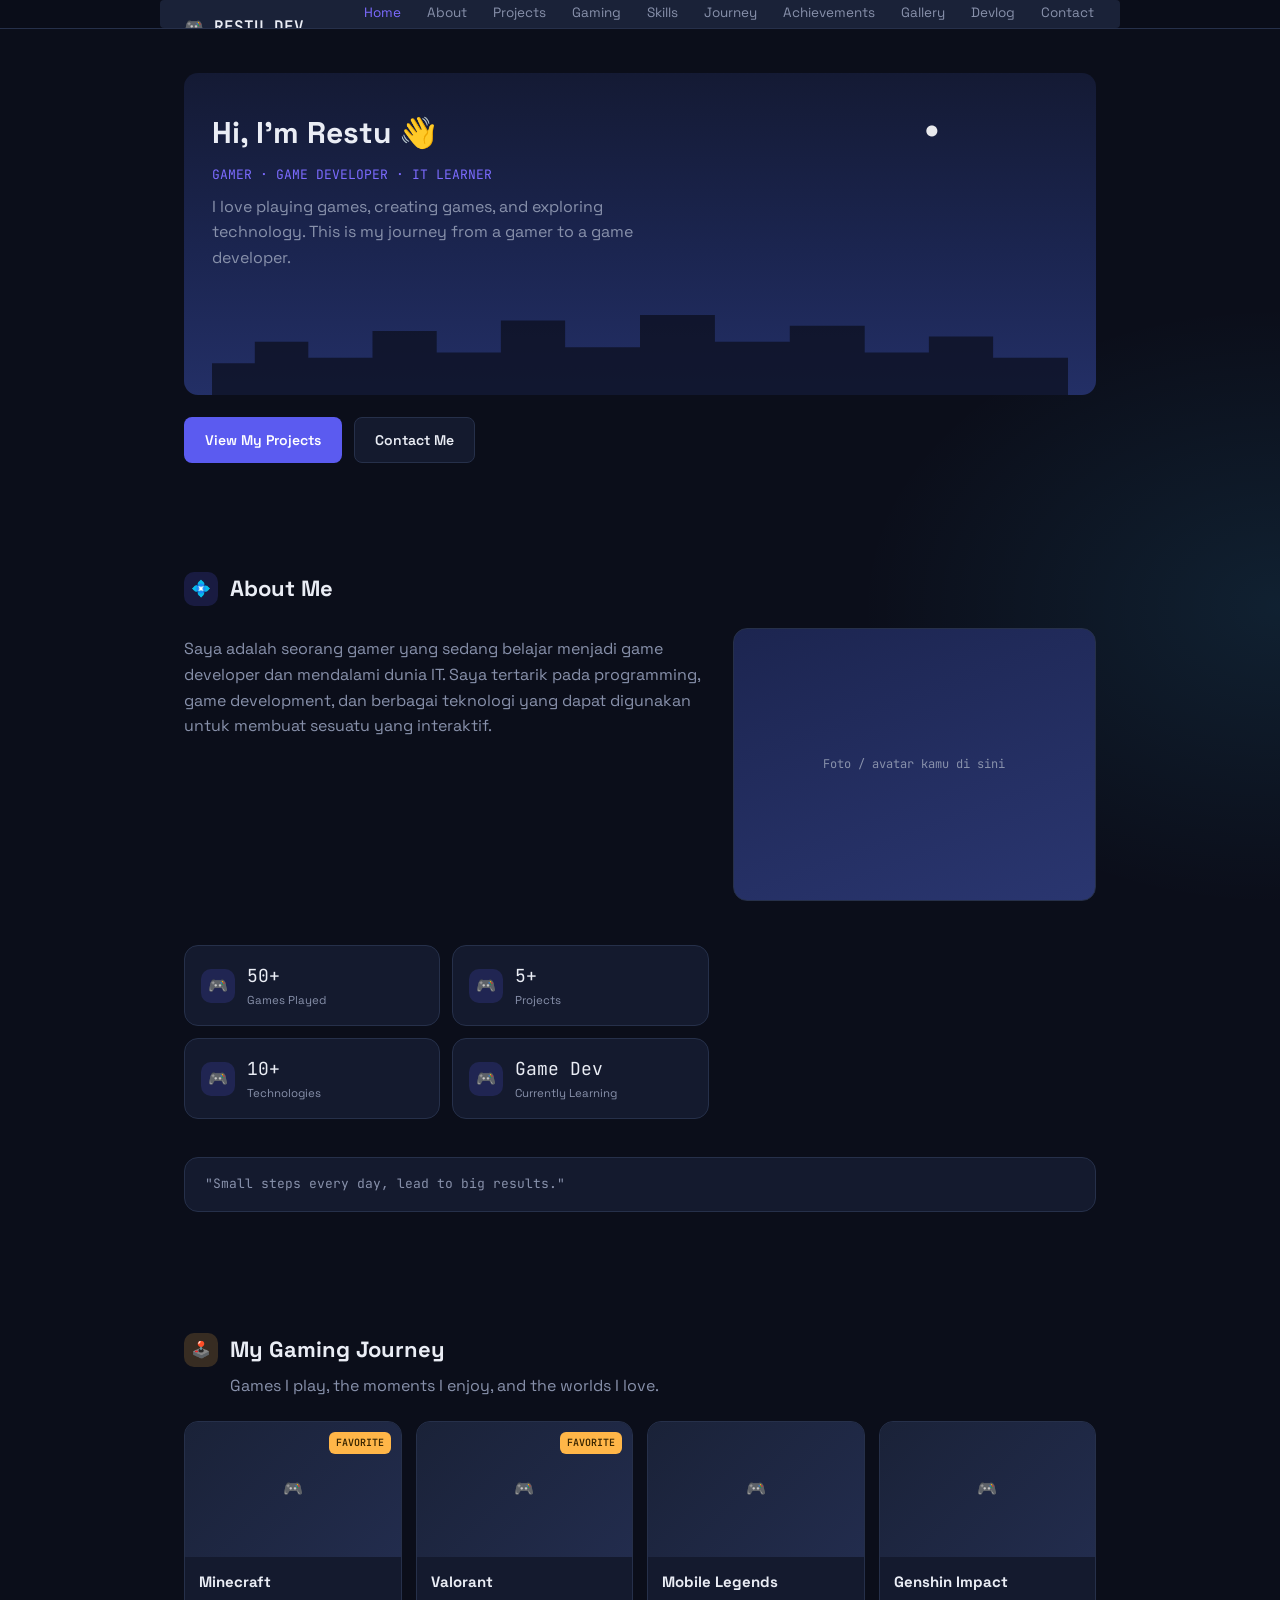
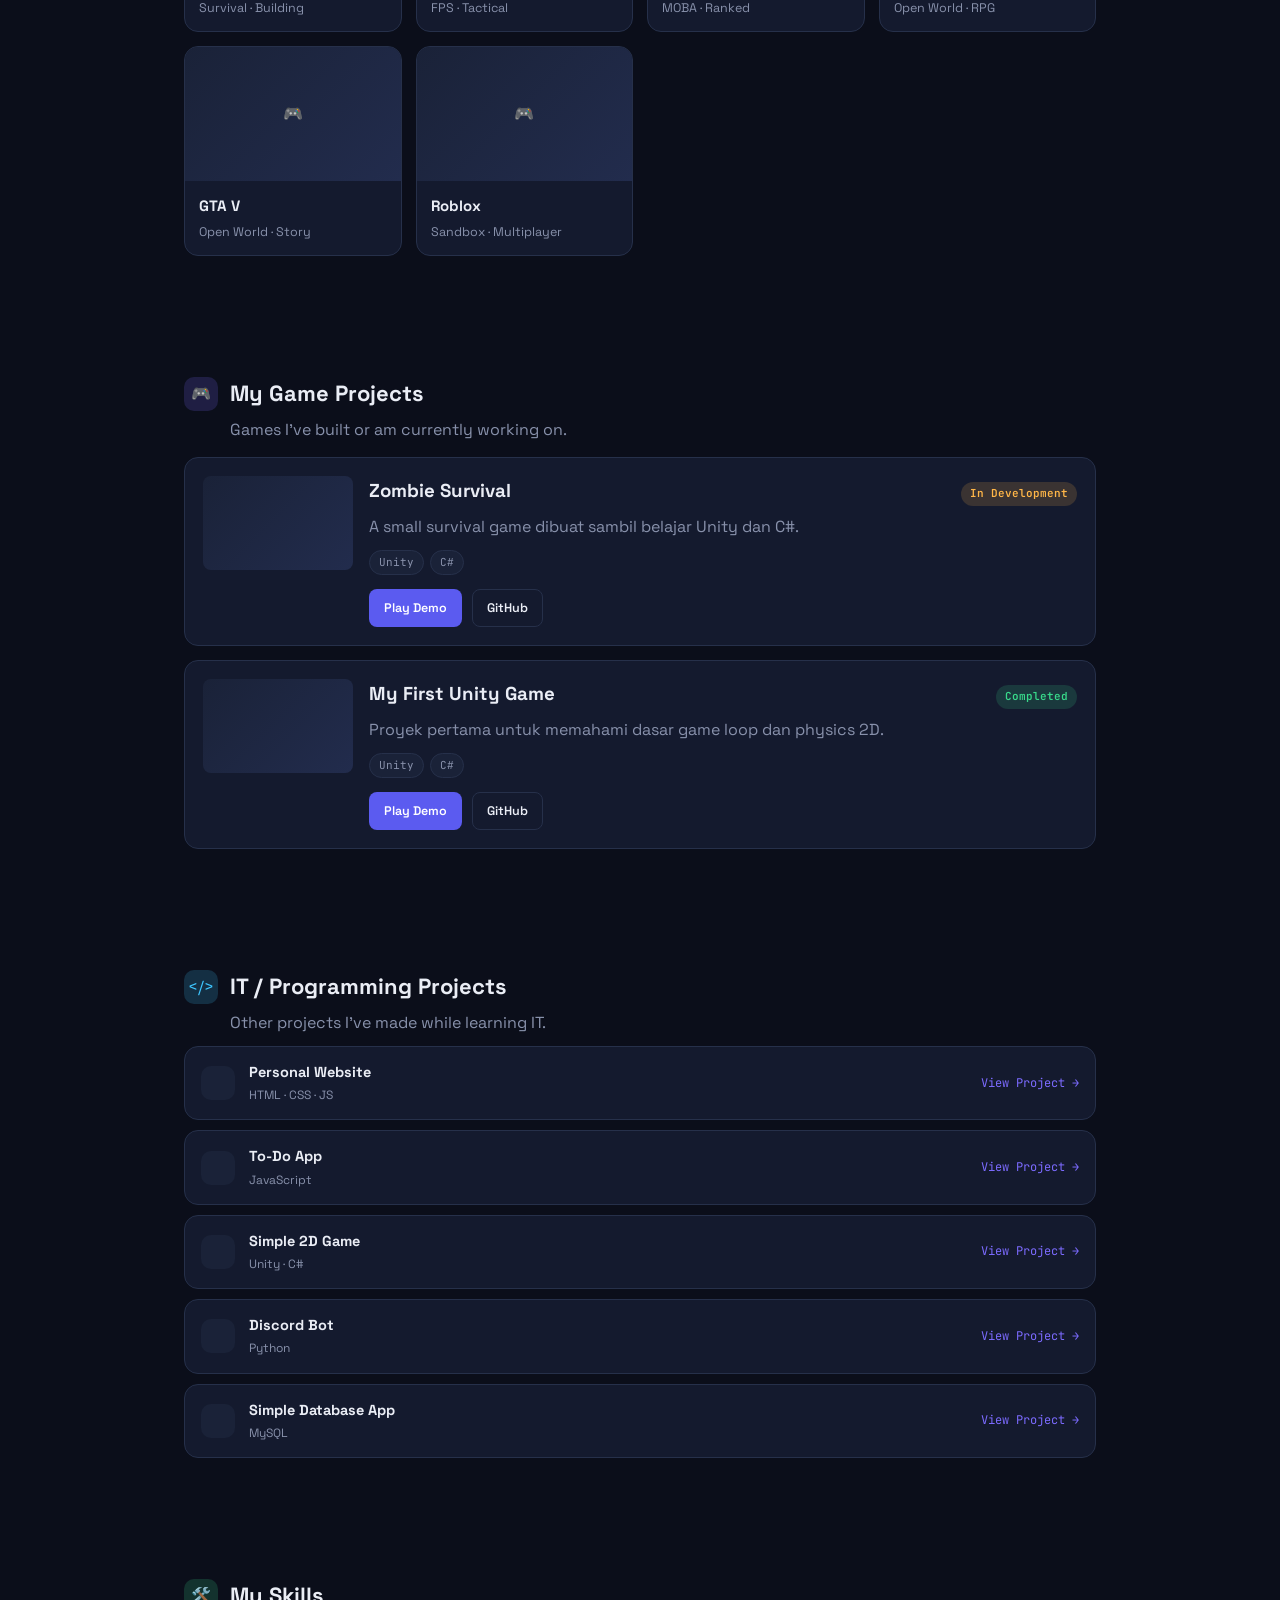
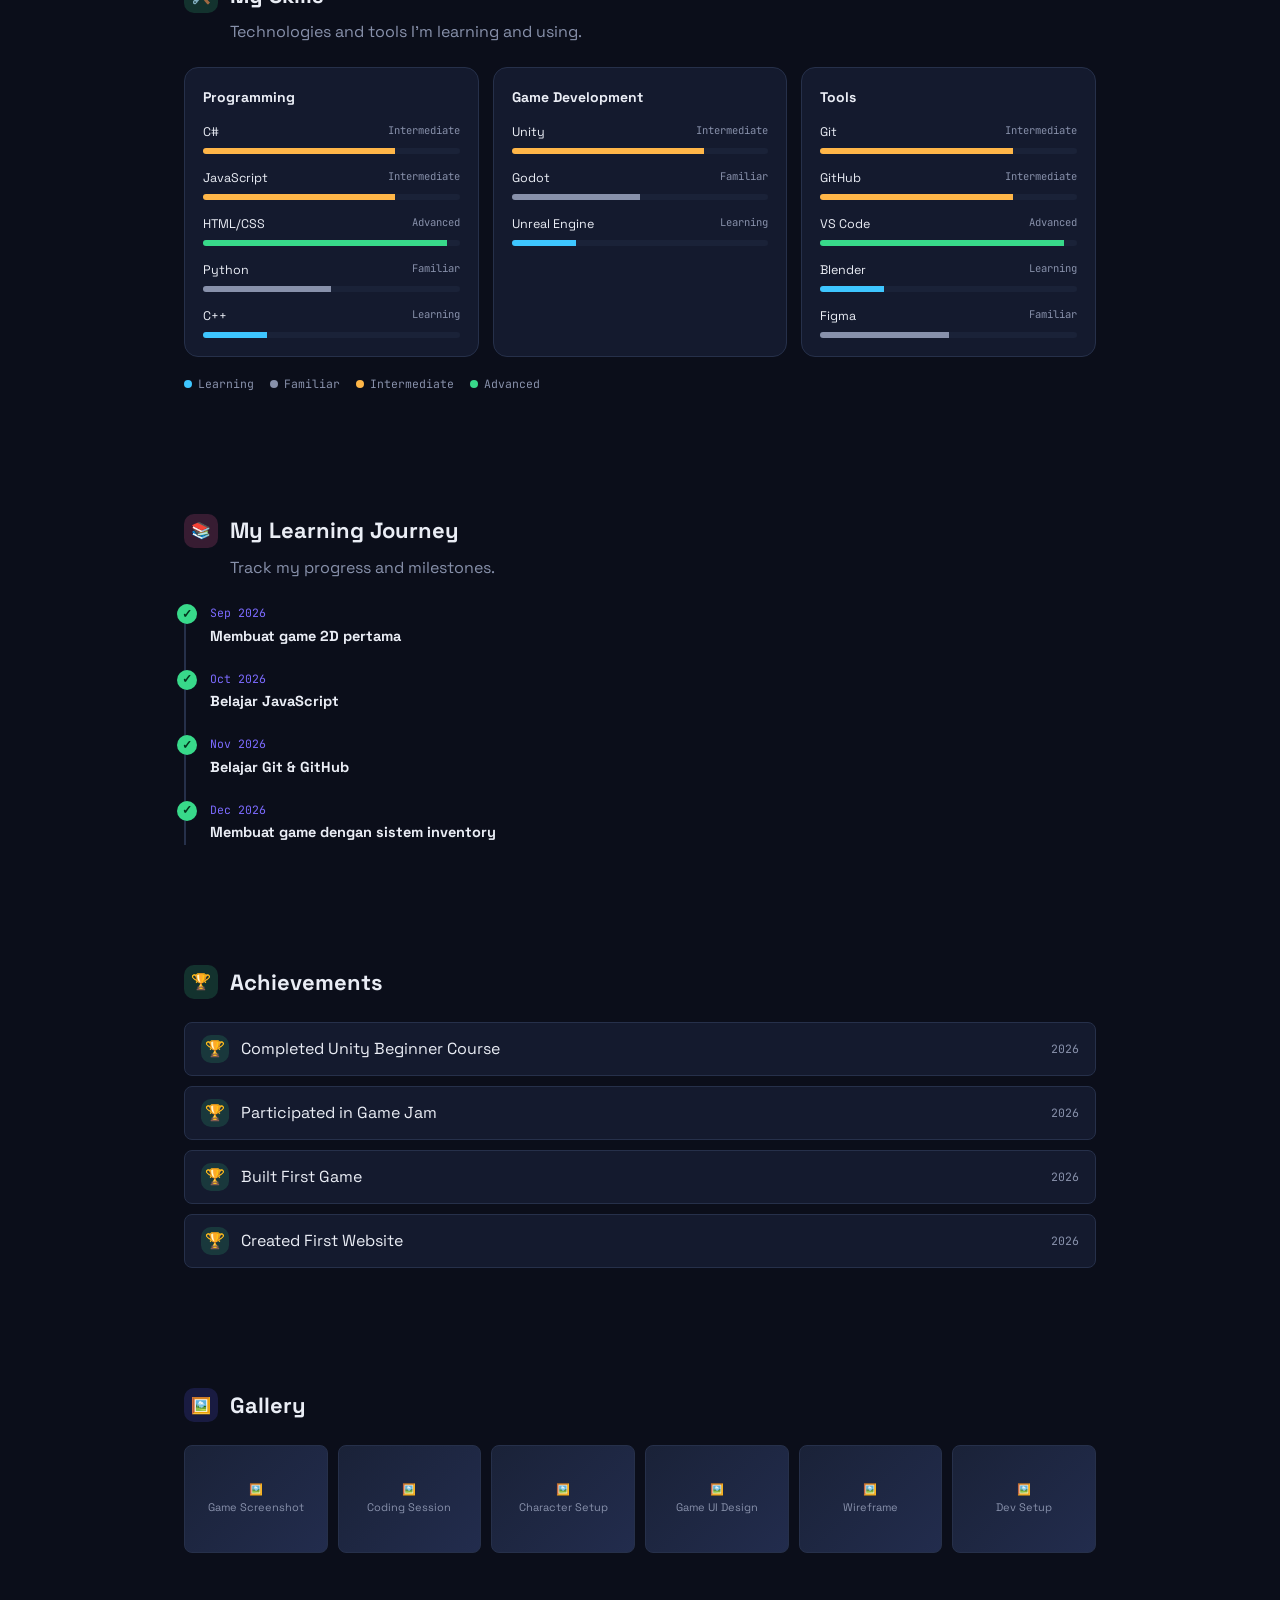
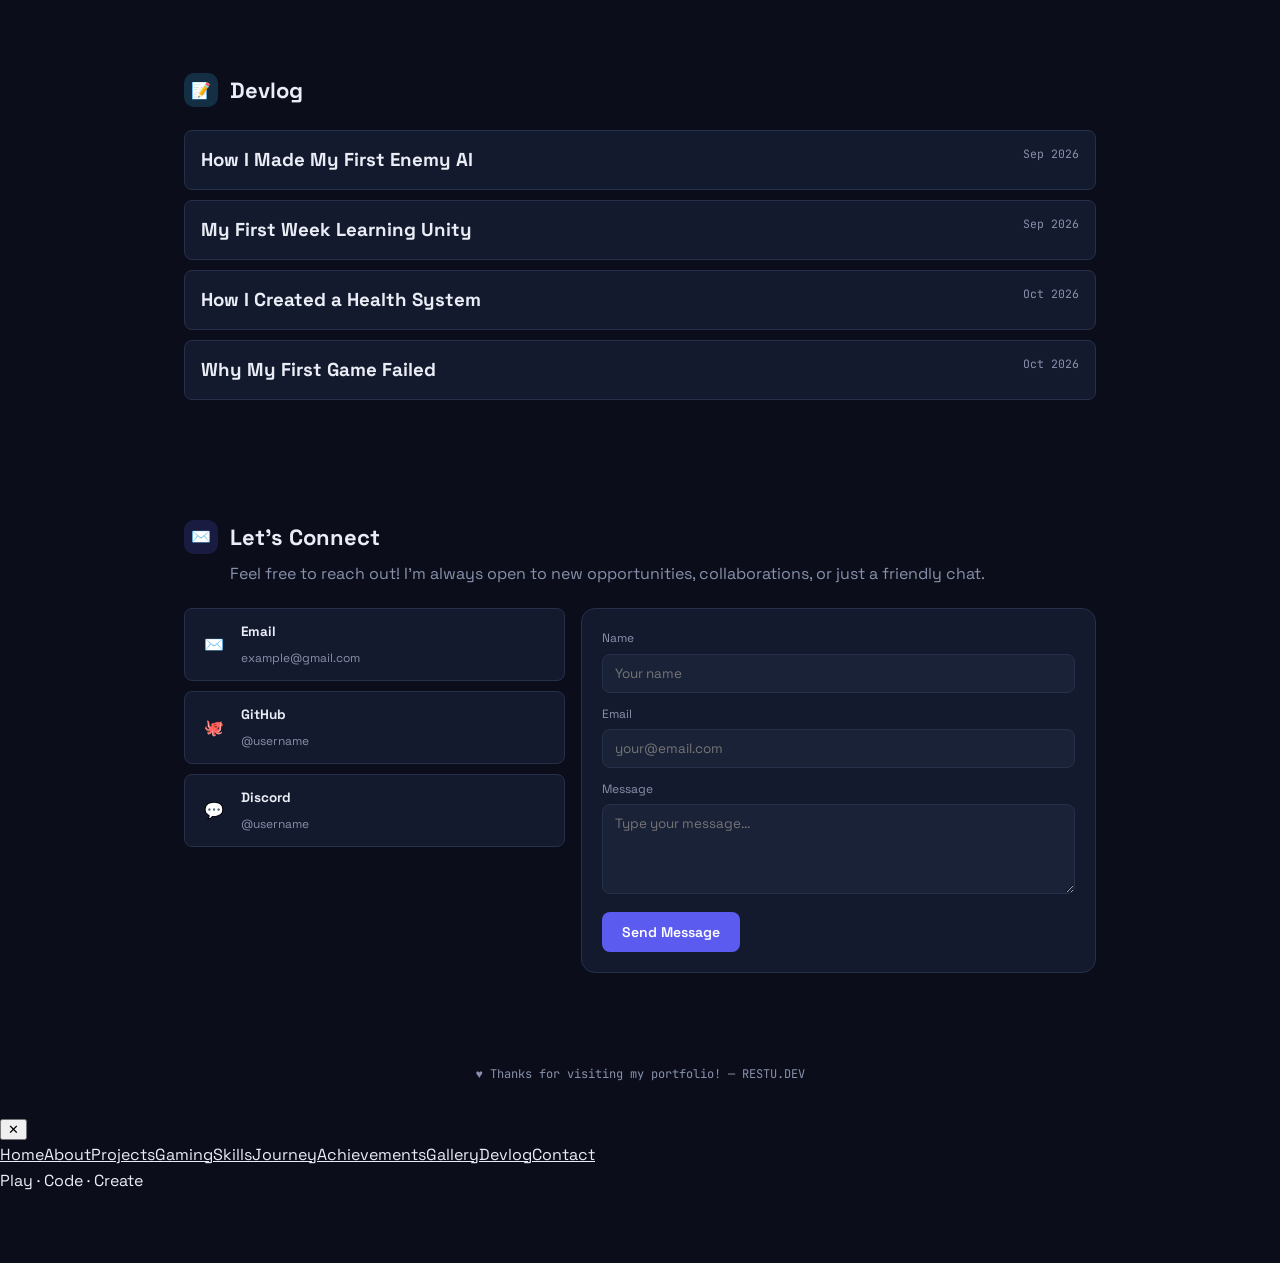
==== index.html @ 41242543 "Add files via upload" ====
<!DOCTYPE html>
<html lang="id">
<head>
<meta charset="UTF-8">
<meta name="viewport" content="width=device-width, initial-scale=1, viewport-fit=cover">
<title>Restu — From Gamer to Game Developer</title>
<link rel="preconnect" href="https://fonts.googleapis.com">
<link rel="preconnect" href="https://fonts.gstatic.com" crossorigin>
<link href="https://fonts.googleapis.com/css2?family=Space+Grotesk:wght@500;700&family=JetBrains+Mono:wght@400;600&display=swap" rel="stylesheet">
<link rel="stylesheet" href="css/style.css">
</head>
<body>

<nav>
  <div class="bar">
    <span class="brand">🎮 RESTU.DEV</span>
    <div class="desk-links" id="deskLinks"></div>
  </div>
</nav>

<section class="hero" id="home"><div class="wrap">
  <div class="hero-scene">
    <div class="hero-copy">
      <h1>Hi, I'm Restu 👋</h1>
      <div class="tagline">GAMER · GAME DEVELOPER · IT LEARNER</div>
      <p>I love playing games, creating games, and exploring technology. This is my journey from a gamer to a game developer.</p>
    </div>
    <svg class="skyline" viewBox="0 0 800 90" preserveAspectRatio="none"><path d="M0 90 L0 60 40 60 40 40 90 40 90 55 150 55 150 30 210 30 210 50 270 50 270 20 330 20 330 45 400 45 400 15 470 15 470 40 540 40 540 25 610 25 610 50 670 50 670 35 730 35 730 55 800 55 800 90 Z" fill="#0b0e1a" opacity=".7"/></svg>
  </div>
  <div class="cta-row">
    <a href="#gamedev" class="btn btn-primary">View My Projects</a>
    <a href="#contact" class="btn btn-ghost">Contact Me</a>
  </div>
</div></section>

<section id="about"><div class="wrap reveal">
  <div class="sec-head"><span class="badge-ico" style="background:rgba(91,91,240,.18);color:var(--primary2)">💠</span><h2>About Me</h2></div>
  <div class="about-grid">
    <div class="about-text">
      <p>Saya adalah seorang gamer yang sedang belajar menjadi game developer dan mendalami dunia IT. Saya tertarik pada programming, game development, dan berbagai teknologi yang dapat digunakan untuk membuat sesuatu yang interaktif.</p>
    </div>
    <div class="avatar-card">Foto / avatar kamu di sini</div>
    <div class="stats" id="statsGrid"></div>
    <div class="quote-card">"Small steps every day, lead to big results."</div>
  </div>
</div></section>

<section id="gaming"><div class="wrap reveal">
  <div class="sec-head"><span class="badge-ico" style="background:rgba(255,182,72,.18);color:var(--amber)">🕹️</span><h2>My Gaming Journey</h2></div>
  <p class="sub">Games I play, the moments I enjoy, and the worlds I love.</p>
  <div class="grid" id="gamesGrid"></div>
</div></section>

<section id="gamedev"><div class="wrap reveal">
  <div class="sec-head"><span class="badge-ico" style="background:rgba(124,107,255,.18);color:var(--primary2)">🎮</span><h2>My Game Projects</h2></div>
  <p class="sub">Games I've built or am currently working on.</p>
  <div id="gamedevList"></div>
</div></section>

<section id="itprojects"><div class="wrap reveal">
  <div class="sec-head"><span class="badge-ico" style="background:rgba(62,198,255,.18);color:var(--cyan)">&lt;/&gt;</span><h2>IT / Programming Projects</h2></div>
  <p class="sub">Other projects I've made while learning IT.</p>
  <div id="itGrid"></div>
</div></section>

<section id="skills"><div class="wrap reveal">
  <div class="sec-head"><span class="badge-ico" style="background:rgba(56,217,138,.18);color:var(--green)">🛠️</span><h2>My Skills</h2></div>
  <p class="sub">Technologies and tools I'm learning and using.</p>
  <div class="skill-cols" id="skillsWrap"></div>
  <div class="legend">
    <span><i class="dot" style="background:var(--cyan)"></i>Learning</span>
    <span><i class="dot" style="background:var(--muted)"></i>Familiar</span>
    <span><i class="dot" style="background:var(--amber)"></i>Intermediate</span>
    <span><i class="dot" style="background:var(--green)"></i>Advanced</span>
  </div>
</div></section>

<section id="journey"><div class="wrap reveal">
  <div class="sec-head"><span class="badge-ico" style="background:rgba(255,95,162,.18);color:var(--pink)">📚</span><h2>My Learning Journey</h2></div>
  <p class="sub">Track my progress and milestones.</p>
  <div class="tl" id="tlWrap"></div>
</div></section>

<section id="achievements"><div class="wrap reveal">
  <div class="sec-head"><span class="badge-ico" style="background:rgba(56,217,138,.18);color:var(--green)">🏆</span><h2>Achievements</h2></div>
  <div class="ach-list" id="achWrap"></div>
</div></section>

<section id="gallery"><div class="wrap reveal">
  <div class="sec-head"><span class="badge-ico" style="background:rgba(91,91,240,.18);color:var(--primary2)">🖼️</span><h2>Gallery</h2></div>
  <div class="gal" id="galWrap"></div>
</div></section>

<section id="devlog"><div class="wrap reveal">
  <div class="sec-head"><span class="badge-ico" style="background:rgba(62,198,255,.18);color:var(--cyan)">📝</span><h2>Devlog</h2></div>
  <div class="log" id="logWrap"></div>
</div></section>

<section id="contact"><div class="wrap reveal">
  <div class="sec-head"><span class="badge-ico" style="background:rgba(91,91,240,.18);color:var(--primary2)">✉️</span><h2>Let's Connect</h2></div>
  <p class="sub">Feel free to reach out! I'm always open to new opportunities, collaborations, or just a friendly chat.</p>
  <div class="contact-wrap">
    <div class="contact-list" id="contactWrap"></div>
    <form class="contact-form" onsubmit="return false">
      <label>Name<input type="text" placeholder="Your name"></label>
      <label>Email<input type="email" placeholder="your@email.com"></label>
      <label>Message<textarea placeholder="Type your message..."></textarea></label>
      <button class="btn btn-primary" type="submit">Send Message</button>
    </form>
  </div>
</div></section>

<footer>♥ Thanks for visiting my portfolio! — RESTU.DEV</footer>

<!-- mobile: bottom tab bar -->
<nav class="tabbar" id="tabbar"></nav>
<!-- mobile: drawer "More" -->
<div class="drawer" id="drawer">
  <div class="drawer-panel">
    <button class="drawer-close" id="drawerClose" aria-label="Tutup menu">✕</button>
    <div id="drawerLinks"></div>
    <div class="drawer-tagline">Play · Code · Create</div>
  </div>
</div>

<script src="js/data.js" defer></script>
<script src="js/backend.js" defer></script>
<script src="js/render.js" defer></script>
<script src="js/nav.js" defer></script>
<script src="js/animations.js" defer></script>
</body>
</html>
---- css/style.css ----
:root{
  --bg:#0b0e1a; --panel:#141a2e; --panel2:#1a2238; --line:#26304a;
  --text:#eaedf5; --muted:#8891ab;
  --primary:#5b5bf0; --primary2:#7c6bff; --cyan:#3ec6ff; --amber:#ffb648; --green:#38d98a; --pink:#ff5fa2;
  --radius:14px; --radius-sm:8px;
}
*{box-sizing:border-box}
html{scroll-behavior:smooth; scroll-padding-top:76px; scroll-snap-type:y proximity}
body{
  margin:0; color:var(--text); font-family:'Space Grotesk',sans-serif; line-height:1.6;
  background:radial-gradient(ellipse 900px 500px at 15% -10%, rgba(91,91,240,.16), transparent 60%),
             radial-gradient(ellipse 700px 500px at 100% 10%, rgba(62,198,255,.10), transparent 60%),
             var(--bg);
  padding-top:env(safe-area-inset-top,0px);
  padding-bottom:calc(70px + env(safe-area-inset-bottom,0px)); /* ruang buat bottom tab bar mobile */
}
.mono{font-family:'JetBrains Mono',monospace}
::selection{background:var(--primary); color:#fff}
a{color:inherit}
.wrap{max-width:960px; margin:0 auto; padding:0 24px}
h1,h2,h3{margin:0; font-weight:700}
p{color:var(--muted); margin:.5em 0 0}
.icon{width:18px; height:18px; stroke:currentColor; fill:none; stroke-width:2}

/* ===== NAV ===== */
nav{position:sticky; top:0; z-index:30; background:rgba(11,14,26,.9); backdrop-filter:blur(8px); border-bottom:1px solid var(--line)}
nav .bar{display:flex; align-items:center; justify-content:space-between; gap:18px; padding:14px 24px; max-width:960px; margin:0 auto}
.brand{display:flex; align-items:center; gap:8px; font-family:'JetBrains Mono',monospace; color:var(--text); font-weight:600}
.brand .icon{color:var(--primary2)}
nav .row{display:none} /* desktop links dirender lewat JS ke .desk-links */
.desk-links{display:flex; align-items:center; gap:22px}
.desk-links a{font-size:13.5px; color:var(--muted); text-decoration:none; padding:6px 2px; border-bottom:2px solid transparent}
.desk-links a:hover,.desk-links a:focus-visible{color:var(--text)}
.desk-links a.active{color:var(--primary2); border-color:var(--primary2)}
.menu-btn{display:none}

/* ===== SECTION / EYEBROW ===== */
section{padding:60px 0; scroll-snap-align:start}
.sec-head{display:flex; align-items:center; gap:12px; margin-bottom:6px}
.badge-ico{width:34px; height:34px; border-radius:10px; display:flex; align-items:center; justify-content:center; flex:none}
.sec-head h2{font-size:22px}
.sub{margin-top:2px; margin-left:46px}

.reveal{opacity:0; transform:translateY(24px); transition:opacity .6s ease, transform .6s ease}
.reveal.in-view{opacity:1; transform:none}
@media (prefers-reduced-motion:reduce){.reveal{opacity:1; transform:none; transition:none} html{scroll-behavior:auto; scroll-snap-type:none}}

/* ===== HERO ===== */
.hero{padding:44px 0 20px; scroll-snap-align:start}
.hero-scene{position:relative; border-radius:var(--radius); overflow:hidden; background:
    radial-gradient(circle at 82% 18%, rgba(255,255,255,.9) 0 5px, transparent 6px),
    linear-gradient(180deg,#141a34 0%, #1b2550 55%, #232f66 100%);
  padding:36px 28px 0; min-height:300px; display:flex; flex-direction:column; justify-content:flex-end}
.hero-scene svg.skyline{display:block; width:100%; height:auto; margin-top:20px}
.hero-copy{position:relative; z-index:2; padding-bottom:8px}
.hero-copy h1{font-size:30px}
.hero-copy .tagline{color:var(--primary2); font-family:'JetBrains Mono',monospace; font-size:13px; margin-top:8px}
.hero-copy p{max-width:46ch}
.cta-row{display:flex; gap:12px; margin-top:22px; flex-wrap:wrap; padding-bottom:28px; position:relative; z-index:2}
.btn{font-family:'Space Grotesk',sans-serif; font-weight:600; font-size:14px; padding:11px 20px; border-radius:var(--radius-sm); text-decoration:none; display:inline-flex; align-items:center; gap:8px; cursor:pointer; border:1px solid transparent}
.btn-primary{background:var(--primary); color:#fff}
.btn-primary:hover{background:var(--primary2)}
.btn-ghost{color:var(--text); border-color:var(--line); background:var(--panel)}
.btn-ghost:hover{border-color:var(--primary2)}

/* ===== ABOUT ===== */
.about-grid{display:grid; grid-template-columns:1.3fr .9fr; gap:24px; margin-top:22px; align-items:start}
.about-text p{max-width:56ch}
.avatar-card{border-radius:var(--radius); overflow:hidden; aspect-ratio:4/3; background:linear-gradient(160deg,#1c2550,#2a3670); display:flex; align-items:center; justify-content:center; color:var(--muted); font-family:'JetBrains Mono',monospace; font-size:12px; border:1px solid var(--line)}
.stats{display:grid; grid-template-columns:repeat(2,1fr); gap:12px; margin-top:20px}
.stat{background:var(--panel); border:1px solid var(--line); border-radius:var(--radius); padding:16px; display:flex; align-items:center; gap:12px}
.stat .badge-ico{background:rgba(91,91,240,.18); color:var(--primary2)}
.stat .num{font-family:'JetBrains Mono',monospace; font-size:18px}
.stat .lbl{font-size:11.5px; color:var(--muted)}
.quote-card{grid-column:1/-1; background:var(--panel); border:1px solid var(--line); border-radius:var(--radius); padding:16px 20px; font-family:'JetBrains Mono',monospace; font-size:13px; color:var(--muted); margin-top:14px}

/* ===== CARDS (games / it projects) ===== */
.grid{display:grid; grid-template-columns:repeat(auto-fill,minmax(210px,1fr)); gap:14px; margin-top:22px}
.card{border:1px solid var(--line); background:var(--panel); border-radius:var(--radius); overflow:hidden; text-decoration:none; display:block; position:relative; transition:transform .15s,border-color .15s}
.card:hover,.card:focus-visible{transform:translateY(-3px); border-color:var(--primary2)}
.card .thumb{aspect-ratio:16/10; background:linear-gradient(135deg,var(--panel2),#222c4d); display:flex; align-items:center; justify-content:center; color:var(--muted)}
.card .body{padding:13px 14px}
.card h3{font-size:15px}
.card p{font-size:12.5px; margin-top:4px}
.badge{position:absolute; top:10px; right:10px; font-size:10px; font-family:'JetBrains Mono',monospace; background:var(--amber); color:#3a2600; padding:3px 7px; border-radius:6px; font-weight:600; z-index:2}

/* ===== GAME DEV / IT PROJECTS ===== */
.proj-card{border:1px solid var(--line); background:var(--panel); border-radius:var(--radius); padding:18px; margin-top:14px; display:grid; grid-template-columns:150px 1fr; gap:16px}
.proj-thumb{aspect-ratio:16/10; border-radius:var(--radius-sm); background:linear-gradient(135deg,var(--panel2),#222c4d)}
.proj-head{display:flex; justify-content:space-between; align-items:baseline; flex-wrap:wrap; gap:8px}
.status{font-family:'JetBrains Mono',monospace; font-size:11px; padding:3px 9px; border-radius:20px; font-weight:600}
.status.dev{background:rgba(255,182,72,.16); color:var(--amber)}
.status.done{background:rgba(56,217,138,.16); color:var(--green)}
.pill-row{display:flex; gap:6px; margin-top:10px; flex-wrap:wrap}
.pill{font-family:'JetBrains Mono',monospace; font-size:11px; background:var(--panel2); border:1px solid var(--line); padding:3px 9px; border-radius:20px; color:var(--muted)}
.proj-links{display:flex; gap:10px; margin-top:14px}
.proj-links .btn{padding:8px 14px; font-size:12.5px}

.it-card{display:flex; align-items:center; gap:14px; border:1px solid var(--line); background:var(--panel); border-radius:var(--radius); padding:14px 16px; margin-top:10px; text-decoration:none}
.it-card .badge-ico{background:var(--panel2); color:var(--primary2)}
.it-card h3{font-size:14.5px}
.it-card p{font-size:12px; margin-top:2px}
.it-card .go{margin-left:auto; font-size:12px; font-family:'JetBrains Mono',monospace; color:var(--primary2); white-space:nowrap}

/* ===== SKILLS ===== */
.skill-cols{display:grid; grid-template-columns:repeat(auto-fit,minmax(220px,1fr)); gap:14px; margin-top:22px}
.skill-col{background:var(--panel); border:1px solid var(--line); border-radius:var(--radius); padding:18px}
.skill-col h3{font-size:14px; display:flex; align-items:center; gap:8px}
.skill-row{margin-top:14px}
.skill-row .lbl{display:flex; justify-content:space-between; font-size:12.5px}
.skill-row .lvl{font-size:10.5px; color:var(--muted); font-family:'JetBrains Mono',monospace}
.bar{height:6px; border-radius:4px; background:var(--panel2); margin-top:6px; overflow:hidden}
.bar span{display:block; height:100%; background:linear-gradient(90deg,var(--primary),var(--cyan))}
.legend{display:flex; gap:16px; flex-wrap:wrap; margin-top:18px; font-size:11.5px; color:var(--muted); font-family:'JetBrains Mono',monospace}
.legend span{display:inline-flex; align-items:center; gap:6px}
.dot{width:8px; height:8px; border-radius:50%; display:inline-block}

/* ===== TIMELINE ===== */
.tl{margin-top:24px; border-left:2px solid var(--line); padding-left:24px; display:flex; flex-direction:column; gap:22px}
.tl-item{position:relative}
.tl-item::before{content:"✓"; position:absolute; left:-33px; top:0; width:20px; height:20px; border-radius:50%; background:var(--green); color:#04331d; font-size:12px; display:flex; align-items:center; justify-content:center; font-weight:700}
.tl-date{font-family:'JetBrains Mono',monospace; font-size:11.5px; color:var(--primary2)}
.tl-item h3{font-size:14.5px; margin-top:2px}
.tl-item p{font-size:12.5px}

/* ===== ACHIEVEMENTS ===== */
.ach-list{margin-top:22px; display:flex; flex-direction:column; gap:10px}
.ach{background:var(--panel); border:1px solid var(--line); border-radius:var(--radius-sm); display:flex; align-items:center; gap:12px; padding:12px 16px}
.ach .badge-ico{width:28px;height:28px;background:rgba(56,217,138,.16); color:var(--green)}
.ach .yr{margin-left:auto; font-family:'JetBrains Mono',monospace; color:var(--muted); font-size:11.5px}

/* ===== GALLERY ===== */
.gal{display:grid; grid-template-columns:repeat(auto-fill,minmax(140px,1fr)); gap:10px; margin-top:22px}
.gal-tile{aspect-ratio:4/3; border-radius:var(--radius-sm); background:linear-gradient(135deg,var(--panel2),#222c4d); border:1px solid var(--line); display:flex; align-items:center; justify-content:center; font-size:11px; color:var(--muted); text-align:center; padding:8px}

/* ===== DEVLOG ===== */
.log{margin-top:22px; display:flex; flex-direction:column; gap:10px}
.log a{display:flex; justify-content:space-between; gap:12px; padding:14px 16px; text-decoration:none; background:var(--panel); border:1px solid var(--line); border-radius:var(--radius-sm); color:var(--text)}
.log a:hover h3{color:var(--primary2)}
.log .d{font-family:'JetBrains Mono',monospace; font-size:11.5px; color:var(--muted); white-space:nowrap}

/* ===== CONTACT ===== */
.contact-wrap{display:grid; grid-template-columns:.85fr 1.15fr; gap:16px; margin-top:22px}
.contact-list{display:flex; flex-direction:column; gap:10px}
.contact-list a{display:flex; align-items:center; gap:12px; background:var(--panel); border:1px solid var(--line); border-radius:var(--radius-sm); padding:12px 14px; text-decoration:none}
.contact-list .badge-ico{width:30px;height:30px}
.contact-form{background:var(--panel); border:1px solid var(--line); border-radius:var(--radius); padding:20px; display:flex; flex-direction:column; gap:12px}
.contact-form label{font-size:12px; color:var(--muted)}
.contact-form input,.contact-form textarea{margin-top:5px; width:100%; background:var(--panel2); border:1px solid var(--line); border-radius:var(--radius-sm); padding:10px 12px; color:var(--text); font-family:inherit; font-size:13.5px}
.contact-form textarea{resize:vertical; min-height:90px}
.contact-form .btn{align-self:flex-start; border:none}

footer{text-align:center; padding:32px 24px; color:var(--muted); font-family:'JetBrains Mono',monospace; font-size:12px}

/* ===== MOBILE BOTTOM TAB BAR ===== */
.tabbar{display:none}
@media (max-width:768px){
  .desk-links{display:none}
  .tabbar{
    display:flex; position:fixed; left:0; right:0; bottom:0; z-index:30;
    background:rgba(15,19,36,.95); backdrop-filter:blur(8px); border-top:1px solid var(--line);
    padding:8px 6px calc(8px + env(safe-area-inset-bottom,0px));
  }
  .tabbar a,.tabbar button{
    flex:1; display:flex; flex-direction:column; align-items:center; gap:3px;
    background:none; border:none; color:var(--muted); font-family:'Space Grotesk',sans-serif; font-size:10.5px; text-decoration:none;
  }
  .tabbar a.active,.tabbar button.active{color:var(--primary2)}

  /* drawer "More" — panel dari kanan, isi semua link + sosial */
  .drawer{position:fixed; inset:0; z-index:35; background:rgba(4,6,14,.55); opacity:0; pointer-events:none; transition:opacity .25s ease}
  .drawer.open{opacity:1; pointer-events:auto}
  .drawer-panel{
    position:absolute; top:0; right:0; bottom:0; width:78%; max-width:320px;
    background:var(--panel); border-left:1px solid var(--line);
    padding:22px 20px calc(22px + env(safe-area-inset-bottom,0px));
    transform:translateX(100%); transition:transform .3s ease; display:flex; flex-direction:column;
  }
  .drawer.open .drawer-panel{transform:translateX(0)}
  .drawer-close{align-self:flex-end; background:none; border:none; color:var(--muted); font-size:20px; cursor:pointer}
  .drawer-panel a{padding:12px 4px; font-size:16px; text-decoration:none; color:var(--text); border-bottom:1px solid var(--line)}
  .drawer-panel a:hover{color:var(--primary2)}
  .drawer-tagline{margin-top:auto; text-align:center; color:var(--muted); font-family:'JetBrains Mono',monospace; font-size:12px; padding-top:16px}

  .about-grid,.contact-wrap{grid-template-columns:1fr}
  .proj-card{grid-template-columns:1fr}
  .stats{grid-template-columns:repeat(2,1fr)}
  body{padding-bottom:calc(66px + env(safe-area-inset-bottom,0px))}
}
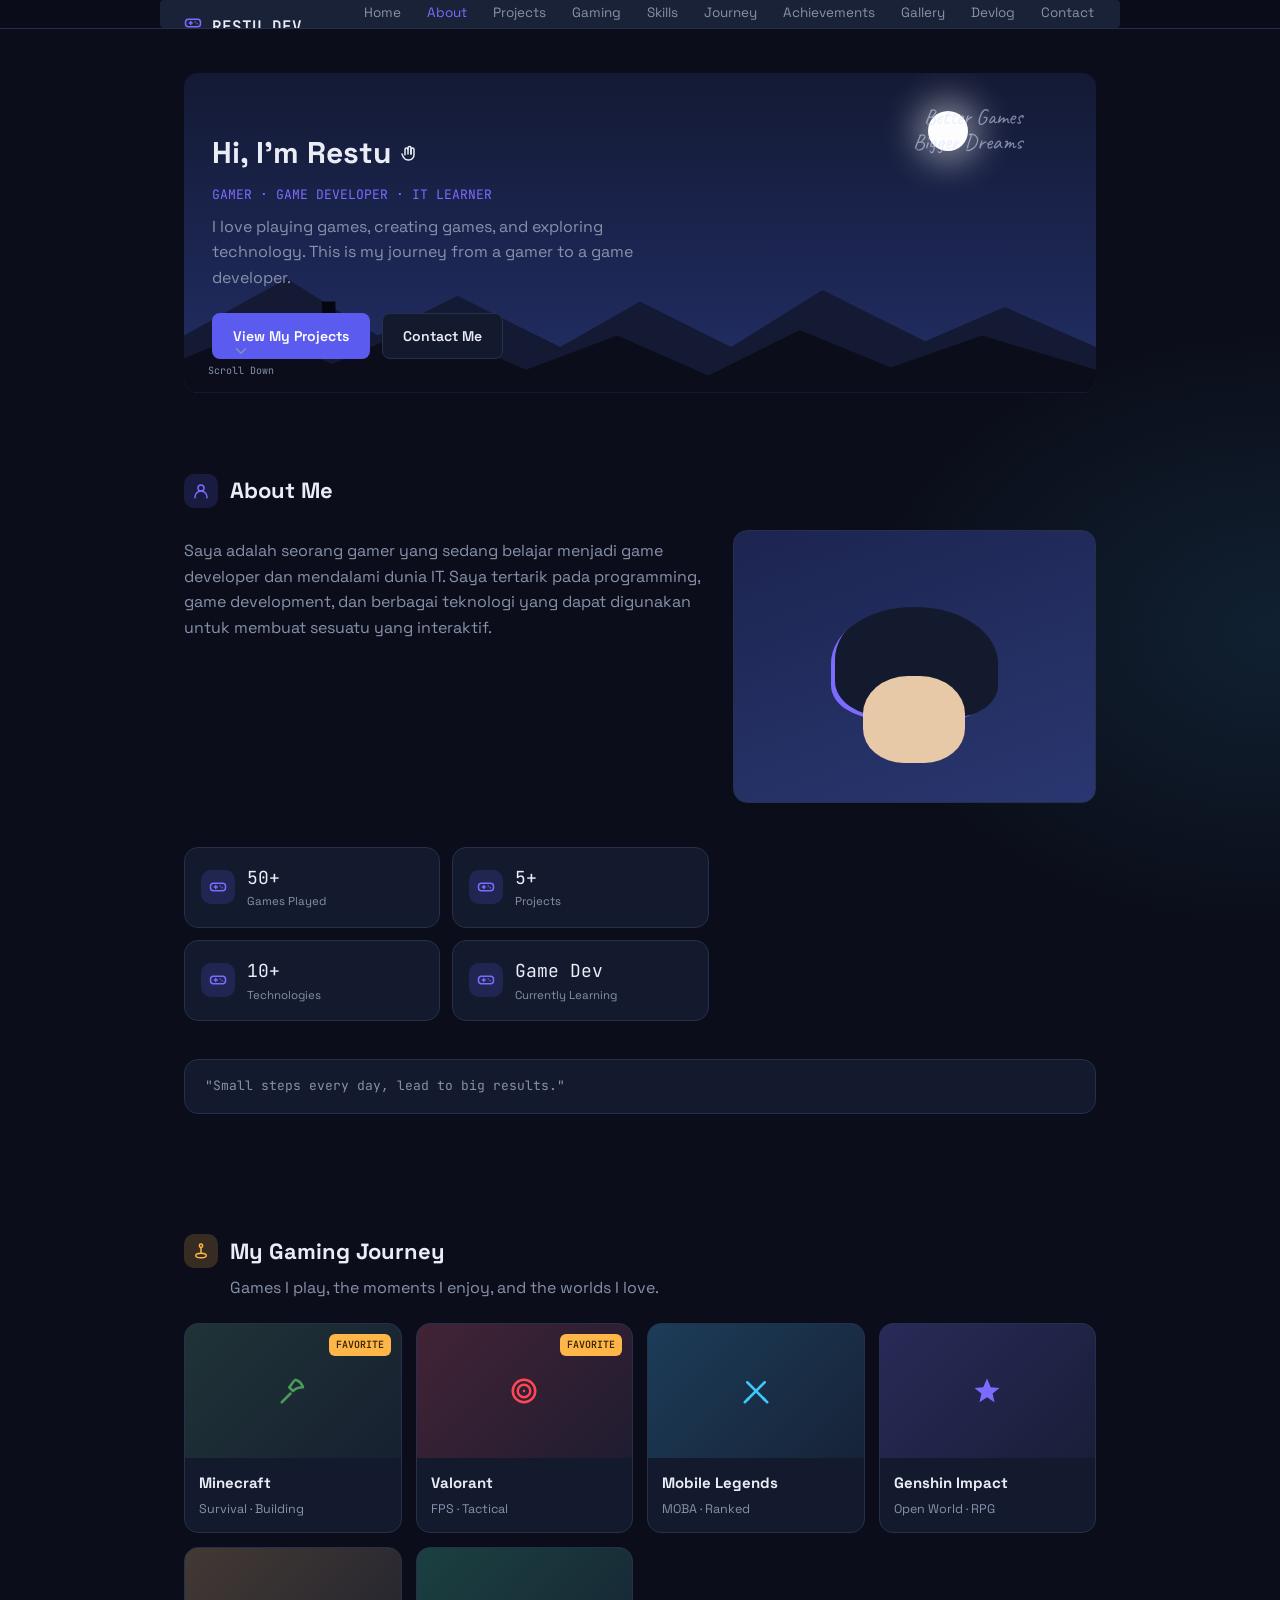
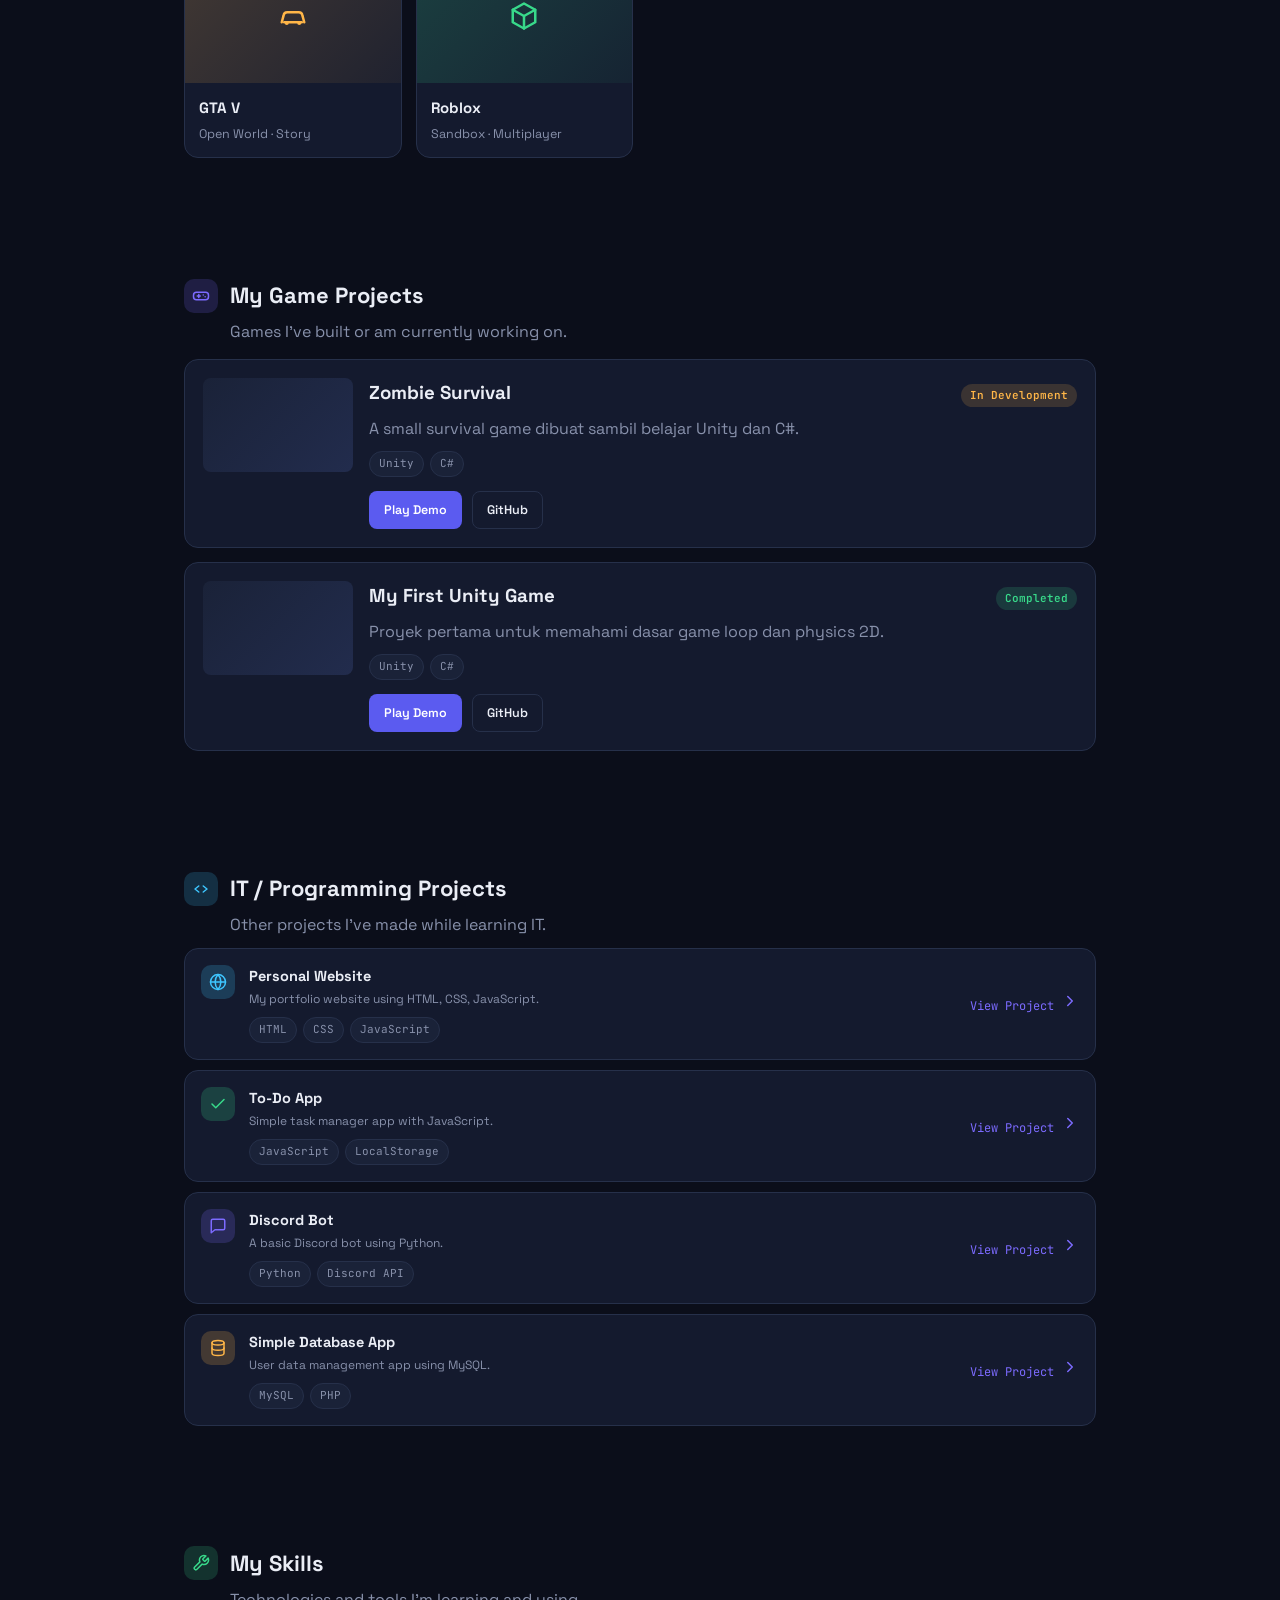
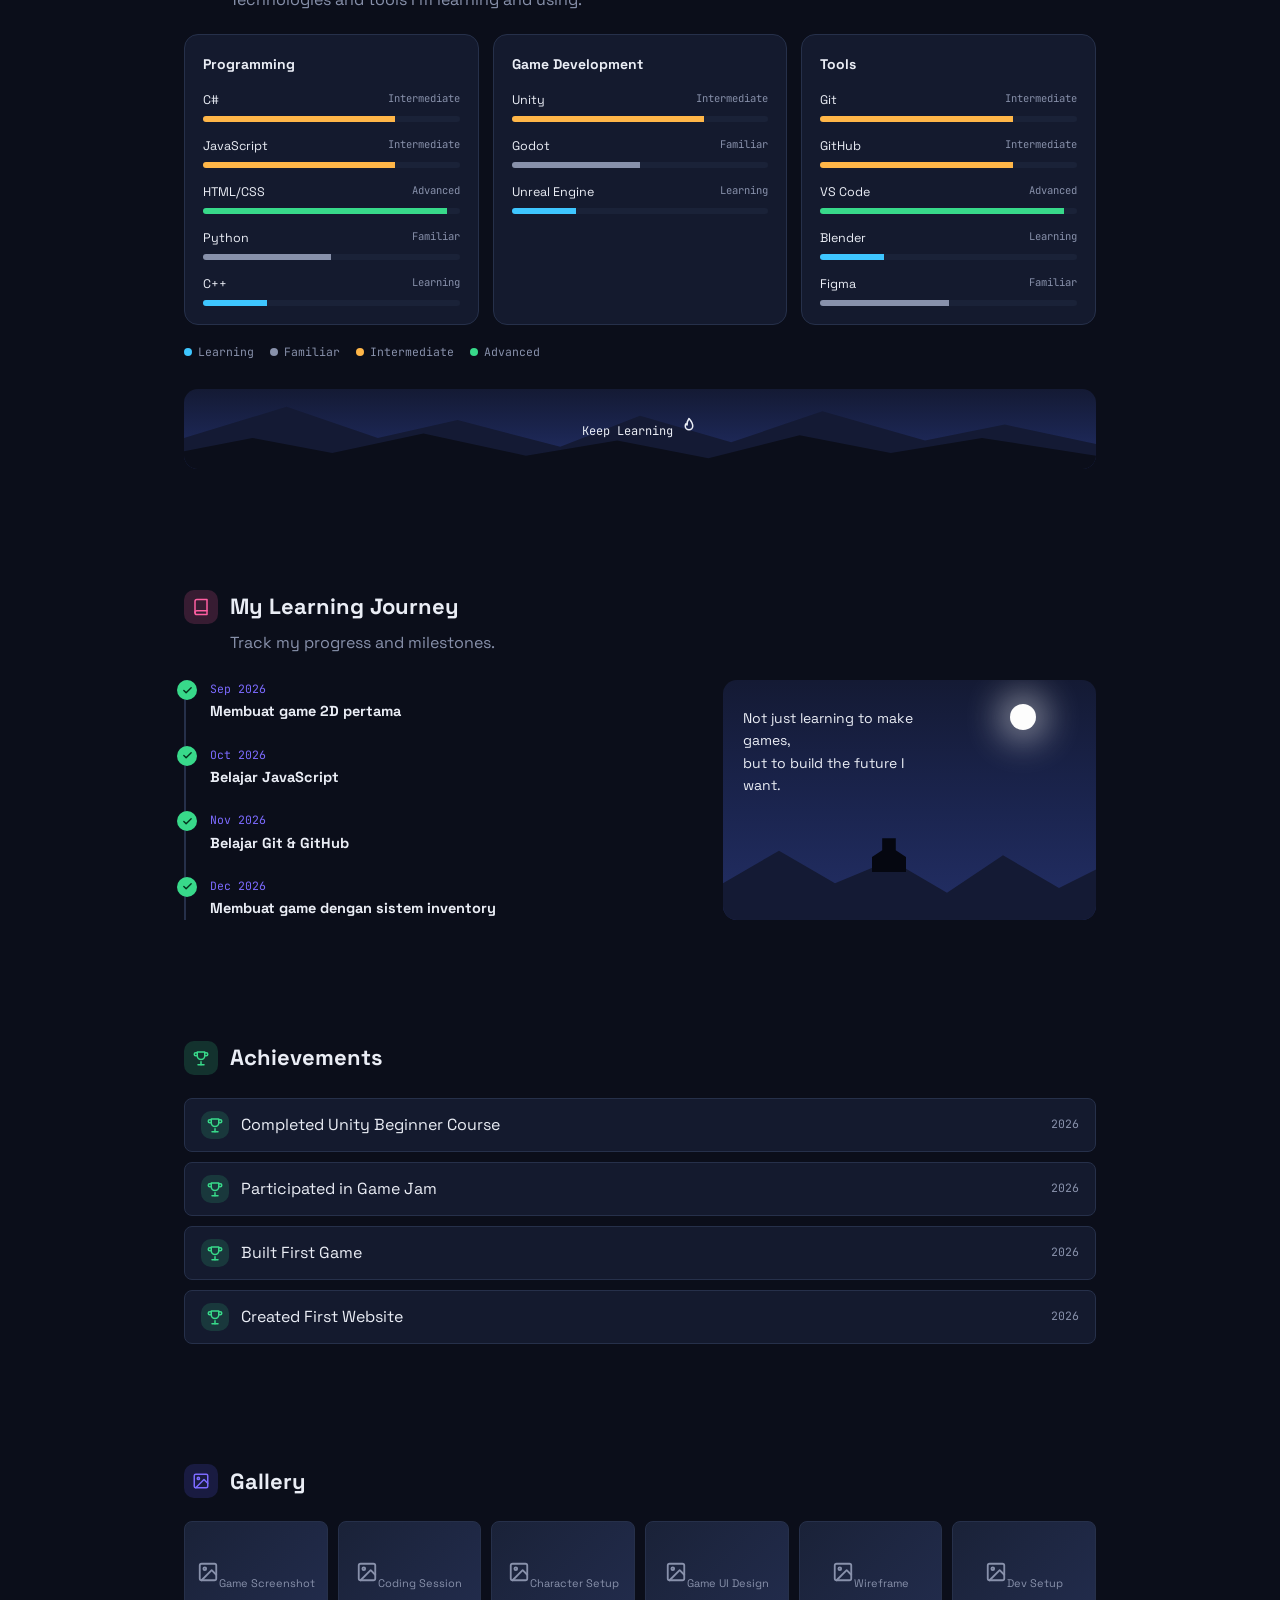
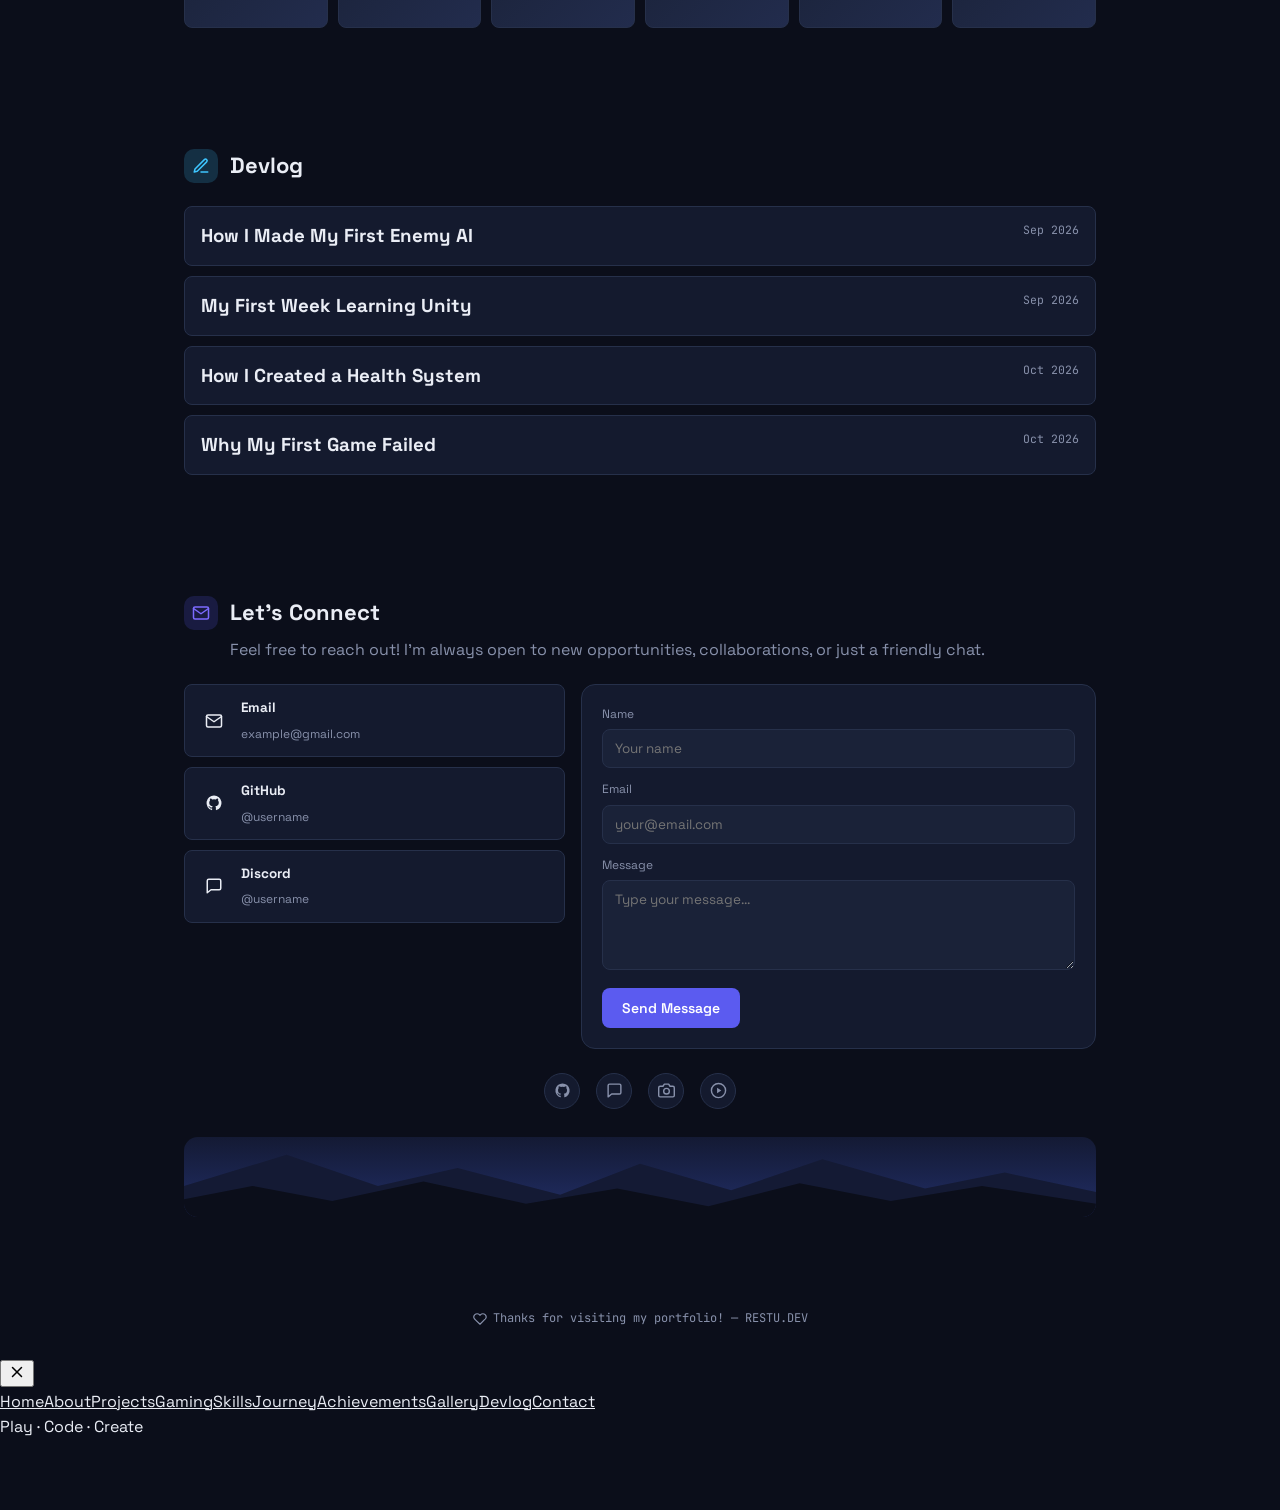
==== commit c23f455f: "Add files via upload" ====
--- a/index.html
+++ b/index.html
@@ -6,65 +6,177 @@
 <title>Restu — From Gamer to Game Developer</title>
 <link rel="preconnect" href="https://fonts.googleapis.com">
 <link rel="preconnect" href="https://fonts.gstatic.com" crossorigin>
-<link href="https://fonts.googleapis.com/css2?family=Space+Grotesk:wght@500;700&family=JetBrains+Mono:wght@400;600&display=swap" rel="stylesheet">
+<link href="https://fonts.googleapis.com/css2?family=Space+Grotesk:wght@500;700&family=JetBrains+Mono:wght@400;600&family=Caveat:wght@600&display=swap" rel="stylesheet">
 <link rel="stylesheet" href="css/style.css">
 </head>
 <body>
 
+<!-- ===== ICON SPRITE ===== -->
+<!-- Semua ikon di situs ini adalah SVG line-icon (bukan emoji), didefinisikan sekali di sini
+     lalu dipakai ulang lewat <use href="#i-nama"> di HTML maupun lewat JS (lihat js/render.js). -->
+<svg style="display:none" aria-hidden="true">
+<defs>
+<symbol id="i-gamepad" viewBox="0 0 24 24" fill="none" stroke="currentColor" stroke-width="2" stroke-linecap="round" stroke-linejoin="round">
+  <rect x="2" y="7" width="20" height="10" rx="4"/><line x1="7" y1="12" x2="11" y2="12"/><line x1="9" y1="10" x2="9" y2="14"/>
+  <circle cx="15" cy="10.5" r="1" fill="currentColor" stroke="none"/><circle cx="17.5" cy="13" r="1" fill="currentColor" stroke="none"/>
+</symbol>
+<symbol id="i-joystick" viewBox="0 0 24 24" fill="none" stroke="currentColor" stroke-width="2" stroke-linecap="round" stroke-linejoin="round">
+  <circle cx="12" cy="5" r="2.2"/><line x1="12" y1="7.2" x2="12" y2="15"/><ellipse cx="12" cy="18" rx="7" ry="3"/>
+</symbol>
+<symbol id="i-code" viewBox="0 0 24 24" fill="none" stroke="currentColor" stroke-width="2" stroke-linecap="round" stroke-linejoin="round">
+  <polyline points="9 8 4 12 9 16"/><polyline points="15 8 20 12 15 16"/>
+</symbol>
+<symbol id="i-wrench" viewBox="0 0 24 24" fill="none" stroke="currentColor" stroke-width="2" stroke-linecap="round" stroke-linejoin="round">
+  <path d="M14.7 6.3a1 1 0 0 0 0 1.4l1.6 1.6a1 1 0 0 0 1.4 0l3.77-3.77a6 6 0 0 1-7.94 7.94l-6.91 6.91a2.12 2.12 0 0 1-3-3l6.91-6.91a6 6 0 0 1 7.94-7.94l-3.76 3.76z"/>
+</symbol>
+<symbol id="i-book" viewBox="0 0 24 24" fill="none" stroke="currentColor" stroke-width="2" stroke-linecap="round" stroke-linejoin="round">
+  <path d="M4 19.5A2.5 2.5 0 0 1 6.5 17H20"/><path d="M6.5 2H20v20H6.5A2.5 2.5 0 0 1 4 19.5v-15A2.5 2.5 0 0 1 6.5 2z"/>
+</symbol>
+<symbol id="i-trophy" viewBox="0 0 24 24" fill="none" stroke="currentColor" stroke-width="2" stroke-linecap="round" stroke-linejoin="round">
+  <path d="M8 21h8"/><path d="M12 17v4"/><path d="M7 4h10v5a5 5 0 0 1-10 0V4z"/><path d="M17 5h2a2 2 0 0 1 0 4h-1"/><path d="M7 5H5a2 2 0 0 0 0 4h1"/>
+</symbol>
+<symbol id="i-image" viewBox="0 0 24 24" fill="none" stroke="currentColor" stroke-width="2" stroke-linecap="round" stroke-linejoin="round">
+  <rect x="3" y="3" width="18" height="18" rx="2"/><circle cx="8.5" cy="8.5" r="1.5"/><path d="M21 15l-5-5L5 21"/>
+</symbol>
+<symbol id="i-edit" viewBox="0 0 24 24" fill="none" stroke="currentColor" stroke-width="2" stroke-linecap="round" stroke-linejoin="round">
+  <path d="M12 20h9"/><path d="M16.5 3.5a2.12 2.12 0 0 1 3 3L7 19l-4 1 1-4 12.5-12.5z"/>
+</symbol>
+<symbol id="i-mail" viewBox="0 0 24 24" fill="none" stroke="currentColor" stroke-width="2" stroke-linecap="round" stroke-linejoin="round">
+  <rect x="2" y="4" width="20" height="16" rx="2"/><path d="M22 6l-10 7L2 6"/>
+</symbol>
+<symbol id="i-github" viewBox="0 0 24 24" fill="currentColor" stroke="none">
+  <path d="M12 2a10 10 0 0 0-3.16 19.49c.5.09.68-.22.68-.48v-1.7c-2.78.6-3.37-1.34-3.37-1.34-.46-1.16-1.11-1.47-1.11-1.47-.91-.62.07-.6.07-.6 1 .07 1.53 1.03 1.53 1.03.9 1.53 2.36 1.09 2.94.84.09-.65.35-1.09.63-1.34-2.22-.25-4.56-1.11-4.56-4.94 0-1.09.39-1.98 1.03-2.68-.1-.25-.45-1.27.1-2.65 0 0 .84-.27 2.75 1.02a9.5 9.5 0 0 1 5 0c1.91-1.29 2.75-1.02 2.75-1.02.55 1.38.2 2.4.1 2.65.64.7 1.03 1.59 1.03 2.68 0 3.84-2.34 4.68-4.57 4.93.36.31.68.92.68 1.85v2.74c0 .27.18.58.69.48A10 10 0 0 0 12 2z"/>
+</symbol>
+<symbol id="i-discord" viewBox="0 0 24 24" fill="none" stroke="currentColor" stroke-width="2" stroke-linecap="round" stroke-linejoin="round">
+  <path d="M21 15a2 2 0 0 1-2 2H8l-5 4V5a2 2 0 0 1 2-2h14a2 2 0 0 1 2 2z"/>
+</symbol>
+<symbol id="i-camera" viewBox="0 0 24 24" fill="none" stroke="currentColor" stroke-width="2" stroke-linecap="round" stroke-linejoin="round">
+  <path d="M23 19a2 2 0 0 1-2 2H3a2 2 0 0 1-2-2V8a2 2 0 0 1 2-2h4l2-3h6l2 3h4a2 2 0 0 1 2 2z"/><circle cx="12" cy="13" r="4"/>
+</symbol>
+<symbol id="i-play" viewBox="0 0 24 24" fill="none" stroke="currentColor" stroke-width="2" stroke-linecap="round" stroke-linejoin="round">
+  <circle cx="12" cy="12" r="10"/><polygon points="10 8 16 12 10 16" fill="currentColor" stroke="none"/>
+</symbol>
+<symbol id="i-home" viewBox="0 0 24 24" fill="none" stroke="currentColor" stroke-width="2" stroke-linecap="round" stroke-linejoin="round">
+  <path d="M3 11l9-8 9 8"/><path d="M5 10v10h14V10"/>
+</symbol>
+<symbol id="i-folder" viewBox="0 0 24 24" fill="none" stroke="currentColor" stroke-width="2" stroke-linecap="round" stroke-linejoin="round">
+  <path d="M22 19a2 2 0 0 1-2 2H4a2 2 0 0 1-2-2V5a2 2 0 0 1 2-2h5l2 3h9a2 2 0 0 1 2 2z"/>
+</symbol>
+<symbol id="i-flame" viewBox="0 0 24 24" fill="none" stroke="currentColor" stroke-width="2" stroke-linecap="round" stroke-linejoin="round">
+  <path d="M12 2s5 5.5 5 10a5 5 0 0 1-10 0c0-1 .3-2 1-3 .3 1 1 1.5 1.5 1.5C9 8 10 5 12 2z"/>
+</symbol>
+<symbol id="i-close" viewBox="0 0 24 24" fill="none" stroke="currentColor" stroke-width="2" stroke-linecap="round" stroke-linejoin="round">
+  <line x1="18" y1="6" x2="6" y2="18"/><line x1="6" y1="6" x2="18" y2="18"/>
+</symbol>
+<symbol id="i-chevron-down" viewBox="0 0 24 24" fill="none" stroke="currentColor" stroke-width="2" stroke-linecap="round" stroke-linejoin="round">
+  <polyline points="6 9 12 15 18 9"/>
+</symbol>
+<symbol id="i-chevron-right" viewBox="0 0 24 24" fill="none" stroke="currentColor" stroke-width="2" stroke-linecap="round" stroke-linejoin="round">
+  <polyline points="9 6 15 12 9 18"/>
+</symbol>
+<symbol id="i-menu" viewBox="0 0 24 24" fill="none" stroke="currentColor" stroke-width="2" stroke-linecap="round" stroke-linejoin="round">
+  <line x1="3" y1="6" x2="21" y2="6"/><line x1="3" y1="12" x2="21" y2="12"/><line x1="3" y1="18" x2="21" y2="18"/>
+</symbol>
+<symbol id="i-heart" viewBox="0 0 24 24" fill="none" stroke="currentColor" stroke-width="2" stroke-linecap="round" stroke-linejoin="round">
+  <path d="M20.8 4.6a5.5 5.5 0 0 0-7.8 0L12 5.6l-1-1a5.5 5.5 0 0 0-7.8 7.8l1 1L12 21l7.8-7.8 1-1a5.5 5.5 0 0 0 0-7.6z"/>
+</symbol>
+<symbol id="i-wave" viewBox="0 0 24 24" fill="none" stroke="currentColor" stroke-width="2" stroke-linecap="round" stroke-linejoin="round">
+  <path d="M8 13V6a2 2 0 1 1 4 0"/><path d="M12 12V4a2 2 0 1 1 4 0v8"/><path d="M16 12V6a2 2 0 1 1 4 0v7a7 7 0 0 1-7 7h-1a7 7 0 0 1-6-3.4L4 12"/>
+</symbol>
+<symbol id="i-user" viewBox="0 0 24 24" fill="none" stroke="currentColor" stroke-width="2" stroke-linecap="round" stroke-linejoin="round">
+  <circle cx="12" cy="8" r="4"/><path d="M4 21v-1a8 8 0 0 1 16 0v1"/>
+</symbol>
+<symbol id="i-globe" viewBox="0 0 24 24" fill="none" stroke="currentColor" stroke-width="2" stroke-linecap="round" stroke-linejoin="round">
+  <circle cx="12" cy="12" r="10"/><line x1="2" y1="12" x2="22" y2="12"/><path d="M12 2a15 15 0 0 1 0 20 15 15 0 0 1 0-20z"/>
+</symbol>
+<symbol id="i-check" viewBox="0 0 24 24" fill="none" stroke="currentColor" stroke-width="2" stroke-linecap="round" stroke-linejoin="round">
+  <polyline points="20 6 9 17 4 12"/>
+</symbol>
+<symbol id="i-database" viewBox="0 0 24 24" fill="none" stroke="currentColor" stroke-width="2" stroke-linecap="round" stroke-linejoin="round">
+  <ellipse cx="12" cy="5" rx="8" ry="3"/><path d="M4 5v14c0 1.7 3.6 3 8 3s8-1.3 8-3V5"/><path d="M4 12c0 1.7 3.6 3 8 3s8-1.3 8-3"/>
+</symbol>
+<symbol id="i-pickaxe" viewBox="0 0 24 24" fill="none" stroke="currentColor" stroke-width="2" stroke-linecap="round" stroke-linejoin="round">
+  <path d="M3 21l7-7"/><path d="M14 3c3 1 5 3 6 6-3 0-6 1-8 3l-3-3c2-2 3-5 5-6z"/>
+</symbol>
+<symbol id="i-target" viewBox="0 0 24 24" fill="none" stroke="currentColor" stroke-width="2" stroke-linecap="round" stroke-linejoin="round">
+  <circle cx="12" cy="12" r="9"/><circle cx="12" cy="12" r="5"/><circle cx="12" cy="12" r="1" fill="currentColor" stroke="none"/>
+</symbol>
+<symbol id="i-swords" viewBox="0 0 24 24" fill="none" stroke="currentColor" stroke-width="2" stroke-linecap="round" stroke-linejoin="round">
+  <line x1="5" y1="19" x2="19" y2="5"/><line x1="19" y1="19" x2="5" y2="5"/><line x1="3" y1="21" x2="6" y2="18"/><line x1="21" y1="21" x2="18" y2="18"/>
+</symbol>
+<symbol id="i-star" viewBox="0 0 24 24" fill="currentColor" stroke="none">
+  <polygon points="12 2 15 9 22 9.5 16.5 14 18 21 12 17 6 21 7.5 14 2 9.5 9 9"/>
+</symbol>
+<symbol id="i-car" viewBox="0 0 24 24" fill="none" stroke="currentColor" stroke-width="2" stroke-linecap="round" stroke-linejoin="round">
+  <path d="M3 17l1.5-5.5A3 3 0 0 1 7.4 9h9.2a3 3 0 0 1 2.9 2.5L21 17"/><path d="M5 17h14"/><circle cx="7" cy="17.5" r="1.6" fill="currentColor" stroke="none"/><circle cx="17" cy="17.5" r="1.6" fill="currentColor" stroke="none"/>
+</symbol>
+<symbol id="i-cube" viewBox="0 0 24 24" fill="none" stroke="currentColor" stroke-width="2" stroke-linecap="round" stroke-linejoin="round">
+  <path d="M12 2l9 5v10l-9 5-9-5V7z"/><path d="M3 7l9 5 9-5"/><path d="M12 12v10"/>
+</symbol>
+</defs>
+</svg>
+
 <nav>
   <div class="bar">
-    <span class="brand">🎮 RESTU.DEV</span>
+    <span class="brand"><svg class="icon"><use href="#i-gamepad"/></svg> RESTU.DEV</span>
     <div class="desk-links" id="deskLinks"></div>
   </div>
 </nav>
 
 <section class="hero" id="home"><div class="wrap">
-  <div class="hero-scene">
+  <div class="hero-scene scenic scenic-tall">
+    <div class="moon"></div>
+    <div class="dream-text">Better Games<br>Bigger Dreams</div>
     <div class="hero-copy">
-      <h1>Hi, I'm Restu 👋</h1>
+      <h1>Hi, I'm Restu <svg class="icon" aria-hidden="true"><use href="#i-wave"/></svg></h1>
       <div class="tagline">GAMER · GAME DEVELOPER · IT LEARNER</div>
       <p>I love playing games, creating games, and exploring technology. This is my journey from a gamer to a game developer.</p>
+      <div class="cta-row">
+        <a href="#gamedev" class="btn btn-primary">View My Projects</a>
+        <a href="#contact" class="btn btn-ghost">Contact Me</a>
+      </div>
     </div>
-    <svg class="skyline" viewBox="0 0 800 90" preserveAspectRatio="none"><path d="M0 90 L0 60 40 60 40 40 90 40 90 55 150 55 150 30 210 30 210 50 270 50 270 20 330 20 330 45 400 45 400 15 470 15 470 40 540 40 540 25 610 25 610 50 670 50 670 35 730 35 730 55 800 55 800 90 Z" fill="#0b0e1a" opacity=".7"/></svg>
-  </div>
-  <div class="cta-row">
-    <a href="#gamedev" class="btn btn-primary">View My Projects</a>
-    <a href="#contact" class="btn btn-ghost">Contact Me</a>
+    <svg class="mountains" viewBox="0 0 800 140" preserveAspectRatio="none">
+      <path d="M0 140 L0 90 90 40 170 90 240 55 330 100 400 60 480 100 560 50 650 95 720 65 800 100 800 140 Z" fill="#141a34"/>
+      <path d="M0 140 L0 110 60 85 130 115 210 80 300 120 380 90 460 125 540 85 620 118 700 90 800 120 800 140 Z" fill="#0b0e1a"/>
+    </svg>
+    <div class="figure"></div>
+    <div class="scroll-cue"><svg class="icon"><use href="#i-chevron-down"/></svg><span>Scroll Down</span></div>
   </div>
 </div></section>
 
 <section id="about"><div class="wrap reveal">
-  <div class="sec-head"><span class="badge-ico" style="background:rgba(91,91,240,.18);color:var(--primary2)">💠</span><h2>About Me</h2></div>
+  <div class="sec-head"><span class="badge-ico" style="background:rgba(91,91,240,.18);color:var(--primary2)"><svg class="icon"><use href="#i-user"/></svg></span><h2>About Me</h2></div>
   <div class="about-grid">
     <div class="about-text">
       <p>Saya adalah seorang gamer yang sedang belajar menjadi game developer dan mendalami dunia IT. Saya tertarik pada programming, game development, dan berbagai teknologi yang dapat digunakan untuk membuat sesuatu yang interaktif.</p>
     </div>
-    <div class="avatar-card">Foto / avatar kamu di sini</div>
+    <div class="avatar-card"><div class="bust"><span class="hair"></span><span class="face"></span></div></div>
     <div class="stats" id="statsGrid"></div>
     <div class="quote-card">"Small steps every day, lead to big results."</div>
   </div>
 </div></section>
 
 <section id="gaming"><div class="wrap reveal">
-  <div class="sec-head"><span class="badge-ico" style="background:rgba(255,182,72,.18);color:var(--amber)">🕹️</span><h2>My Gaming Journey</h2></div>
+  <div class="sec-head"><span class="badge-ico" style="background:rgba(255,182,72,.18);color:var(--amber)"><svg class="icon"><use href="#i-joystick"/></svg></span><h2>My Gaming Journey</h2></div>
   <p class="sub">Games I play, the moments I enjoy, and the worlds I love.</p>
   <div class="grid" id="gamesGrid"></div>
 </div></section>
 
 <section id="gamedev"><div class="wrap reveal">
-  <div class="sec-head"><span class="badge-ico" style="background:rgba(124,107,255,.18);color:var(--primary2)">🎮</span><h2>My Game Projects</h2></div>
+  <div class="sec-head"><span class="badge-ico" style="background:rgba(124,107,255,.18);color:var(--primary2)"><svg class="icon"><use href="#i-gamepad"/></svg></span><h2>My Game Projects</h2></div>
   <p class="sub">Games I've built or am currently working on.</p>
   <div id="gamedevList"></div>
 </div></section>
 
 <section id="itprojects"><div class="wrap reveal">
-  <div class="sec-head"><span class="badge-ico" style="background:rgba(62,198,255,.18);color:var(--cyan)">&lt;/&gt;</span><h2>IT / Programming Projects</h2></div>
+  <div class="sec-head"><span class="badge-ico" style="background:rgba(62,198,255,.18);color:var(--cyan)"><svg class="icon"><use href="#i-code"/></svg></span><h2>IT / Programming Projects</h2></div>
   <p class="sub">Other projects I've made while learning IT.</p>
   <div id="itGrid"></div>
 </div></section>
 
 <section id="skills"><div class="wrap reveal">
-  <div class="sec-head"><span class="badge-ico" style="background:rgba(56,217,138,.18);color:var(--green)">🛠️</span><h2>My Skills</h2></div>
+  <div class="sec-head"><span class="badge-ico" style="background:rgba(56,217,138,.18);color:var(--green)"><svg class="icon"><use href="#i-wrench"/></svg></span><h2>My Skills</h2></div>
   <p class="sub">Technologies and tools I'm learning and using.</p>
   <div class="skill-cols" id="skillsWrap"></div>
   <div class="legend">
@@ -73,31 +185,48 @@
     <span><i class="dot" style="background:var(--amber)"></i>Intermediate</span>
     <span><i class="dot" style="background:var(--green)"></i>Advanced</span>
   </div>
+  <div class="scenic scenic-band">
+    <svg class="mountains" viewBox="0 0 800 90" preserveAspectRatio="none">
+      <path d="M0 90 L0 55 90 20 170 55 240 35 330 65 400 30 480 60 560 25 650 58 720 40 800 62 800 90 Z" fill="#141a34"/>
+      <path d="M0 90 L0 70 60 55 130 72 210 50 300 75 380 58 460 78 540 52 620 72 700 55 800 75 800 90 Z" fill="#0b0e1a"/>
+    </svg>
+    <div class="band-text">Keep Learning <svg class="icon"><use href="#i-flame"/></svg></div>
+  </div>
 </div></section>
 
 <section id="journey"><div class="wrap reveal">
-  <div class="sec-head"><span class="badge-ico" style="background:rgba(255,95,162,.18);color:var(--pink)">📚</span><h2>My Learning Journey</h2></div>
+  <div class="sec-head"><span class="badge-ico" style="background:rgba(255,95,162,.18);color:var(--pink)"><svg class="icon"><use href="#i-book"/></svg></span><h2>My Learning Journey</h2></div>
   <p class="sub">Track my progress and milestones.</p>
-  <div class="tl" id="tlWrap"></div>
+  <div class="journey-grid">
+    <div class="tl" id="tlWrap"></div>
+    <div class="scenic journey-card">
+      <div class="moon" style="width:26px;height:26px;top:10%;right:16%"></div>
+      <svg class="mountains" viewBox="0 0 400 110" preserveAspectRatio="none">
+        <path d="M0 110 L0 70 60 35 120 70 180 45 240 80 300 40 360 75 400 55 400 110 Z" fill="#141a34"/>
+      </svg>
+      <div class="figure" style="left:40%; bottom:20%"></div>
+      <p class="journey-quote">Not just learning to make games,<br>but to build the future I want.</p>
+    </div>
+  </div>
 </div></section>
 
 <section id="achievements"><div class="wrap reveal">
-  <div class="sec-head"><span class="badge-ico" style="background:rgba(56,217,138,.18);color:var(--green)">🏆</span><h2>Achievements</h2></div>
+  <div class="sec-head"><span class="badge-ico" style="background:rgba(56,217,138,.18);color:var(--green)"><svg class="icon"><use href="#i-trophy"/></svg></span><h2>Achievements</h2></div>
   <div class="ach-list" id="achWrap"></div>
 </div></section>
 
 <section id="gallery"><div class="wrap reveal">
-  <div class="sec-head"><span class="badge-ico" style="background:rgba(91,91,240,.18);color:var(--primary2)">🖼️</span><h2>Gallery</h2></div>
+  <div class="sec-head"><span class="badge-ico" style="background:rgba(91,91,240,.18);color:var(--primary2)"><svg class="icon"><use href="#i-image"/></svg></span><h2>Gallery</h2></div>
   <div class="gal" id="galWrap"></div>
 </div></section>
 
 <section id="devlog"><div class="wrap reveal">
-  <div class="sec-head"><span class="badge-ico" style="background:rgba(62,198,255,.18);color:var(--cyan)">📝</span><h2>Devlog</h2></div>
+  <div class="sec-head"><span class="badge-ico" style="background:rgba(62,198,255,.18);color:var(--cyan)"><svg class="icon"><use href="#i-edit"/></svg></span><h2>Devlog</h2></div>
   <div class="log" id="logWrap"></div>
 </div></section>
 
 <section id="contact"><div class="wrap reveal">
-  <div class="sec-head"><span class="badge-ico" style="background:rgba(91,91,240,.18);color:var(--primary2)">✉️</span><h2>Let's Connect</h2></div>
+  <div class="sec-head"><span class="badge-ico" style="background:rgba(91,91,240,.18);color:var(--primary2)"><svg class="icon"><use href="#i-mail"/></svg></span><h2>Let's Connect</h2></div>
   <p class="sub">Feel free to reach out! I'm always open to new opportunities, collaborations, or just a friendly chat.</p>
   <div class="contact-wrap">
     <div class="contact-list" id="contactWrap"></div>
@@ -108,16 +237,23 @@
       <button class="btn btn-primary" type="submit">Send Message</button>
     </form>
   </div>
-</div></section>
-
-<footer>♥ Thanks for visiting my portfolio! — RESTU.DEV</footer>
+  <div class="social-row" id="socialRow"></div>
+  <div class="scenic scenic-band">
+    <svg class="mountains" viewBox="0 0 800 90" preserveAspectRatio="none">
+      <path d="M0 90 L0 55 90 20 170 55 240 35 330 65 400 30 480 60 560 25 650 58 720 40 800 62 800 90 Z" fill="#141a34"/>
+      <path d="M0 90 L0 70 60 55 130 72 210 50 300 75 380 58 460 78 540 52 620 72 700 55 800 75 800 90 Z" fill="#0b0e1a"/>
+    </svg>
+  </div>
+</div></section>
+
+<footer><svg class="icon"><use href="#i-heart"/></svg> Thanks for visiting my portfolio! — RESTU.DEV</footer>
 
 <!-- mobile: bottom tab bar -->
 <nav class="tabbar" id="tabbar"></nav>
 <!-- mobile: drawer "More" -->
 <div class="drawer" id="drawer">
   <div class="drawer-panel">
-    <button class="drawer-close" id="drawerClose" aria-label="Tutup menu">✕</button>
+    <button class="drawer-close" id="drawerClose" aria-label="Tutup menu"><svg class="icon"><use href="#i-close"/></svg></button>
     <div id="drawerLinks"></div>
     <div class="drawer-tagline">Play · Code · Create</div>
   </div>
--- a/css/style.css
+++ b/css/style.css
@@ -45,18 +45,24 @@
 .reveal.in-view{opacity:1; transform:none}
 @media (prefers-reduced-motion:reduce){.reveal{opacity:1; transform:none; transition:none} html{scroll-behavior:auto; scroll-snap-type:none}}
 
+/* ===== SCENIC (dipakai hero, journey card, footer skills/contact) ===== */
+.scenic{position:relative; overflow:hidden; border-radius:var(--radius); background:linear-gradient(180deg,#141a34 0%, #1b2550 55%, #232f66 100%)}
+.scenic .moon{position:absolute; top:12%; right:14%; width:40px; height:40px; border-radius:50%; background:#fdfdfd; box-shadow:0 0 34px 12px rgba(255,255,255,.45); z-index:1}
+.scenic .mountains{position:absolute; left:0; right:0; bottom:0; width:100%; height:auto; display:block; z-index:1}
+.scenic .figure{position:absolute; left:14%; bottom:18%; width:34px; height:34px; background:#050710; clip-path:polygon(30% 0,70% 0,70% 35%,100% 55%,100% 100%,0 100%,0 55%,30% 35%); z-index:2}
+.dream-text{position:absolute; top:10%; right:8%; max-width:200px; text-align:right; font-family:'Caveat',cursive; font-size:22px; line-height:1.15; color:rgba(219,225,255,.55); z-index:1}
+
 /* ===== HERO ===== */
 .hero{padding:44px 0 20px; scroll-snap-align:start}
-.hero-scene{position:relative; border-radius:var(--radius); overflow:hidden; background:
-    radial-gradient(circle at 82% 18%, rgba(255,255,255,.9) 0 5px, transparent 6px),
-    linear-gradient(180deg,#141a34 0%, #1b2550 55%, #232f66 100%);
-  padding:36px 28px 0; min-height:300px; display:flex; flex-direction:column; justify-content:flex-end}
-.hero-scene svg.skyline{display:block; width:100%; height:auto; margin-top:20px}
-.hero-copy{position:relative; z-index:2; padding-bottom:8px}
+.hero-scene{padding:36px 28px 0; min-height:320px; display:flex; flex-direction:column; justify-content:flex-end}
+.hero-copy{position:relative; z-index:3; padding-bottom:34px}
 .hero-copy h1{font-size:30px}
 .hero-copy .tagline{color:var(--primary2); font-family:'JetBrains Mono',monospace; font-size:13px; margin-top:8px}
 .hero-copy p{max-width:46ch}
-.cta-row{display:flex; gap:12px; margin-top:22px; flex-wrap:wrap; padding-bottom:28px; position:relative; z-index:2}
+.scroll-cue{position:absolute; left:24px; bottom:14px; z-index:3; display:flex; flex-direction:column; align-items:center; gap:3px; color:var(--muted); font-size:15px; animation:bob 2s ease-in-out infinite}
+.scroll-cue span{font-family:'JetBrains Mono',monospace; font-size:10px}
+@keyframes bob{0%,100%{transform:translateY(0)}50%{transform:translateY(6px)}}
+.cta-row{display:flex; gap:12px; margin-top:22px; flex-wrap:wrap}
 .btn{font-family:'Space Grotesk',sans-serif; font-weight:600; font-size:14px; padding:11px 20px; border-radius:var(--radius-sm); text-decoration:none; display:inline-flex; align-items:center; gap:8px; cursor:pointer; border:1px solid transparent}
 .btn-primary{background:var(--primary); color:#fff}
 .btn-primary:hover{background:var(--primary2)}
@@ -66,7 +72,10 @@
 /* ===== ABOUT ===== */
 .about-grid{display:grid; grid-template-columns:1.3fr .9fr; gap:24px; margin-top:22px; align-items:start}
 .about-text p{max-width:56ch}
-.avatar-card{border-radius:var(--radius); overflow:hidden; aspect-ratio:4/3; background:linear-gradient(160deg,#1c2550,#2a3670); display:flex; align-items:center; justify-content:center; color:var(--muted); font-family:'JetBrains Mono',monospace; font-size:12px; border:1px solid var(--line)}
+.avatar-card{border-radius:var(--radius); overflow:hidden; aspect-ratio:4/3; background:linear-gradient(160deg,#1c2550,#2a3670); display:flex; align-items:flex-end; justify-content:center; border:1px solid var(--line); position:relative}
+.bust{position:relative; width:64%; height:80%}
+.bust .face{position:absolute; left:28%; bottom:18%; width:44%; height:40%; background:#e7c9a8; border-radius:44% 44% 40% 40%}
+.bust .hair{position:absolute; left:14%; bottom:38%; width:72%; height:52%; background:#141a2e; border-radius:50% 50% 30% 30%; box-shadow:6px -4px 0 -2px var(--primary2) inset}
 .stats{display:grid; grid-template-columns:repeat(2,1fr); gap:12px; margin-top:20px}
 .stat{background:var(--panel); border:1px solid var(--line); border-radius:var(--radius); padding:16px; display:flex; align-items:center; gap:12px}
 .stat .badge-ico{background:rgba(91,91,240,.18); color:var(--primary2)}
@@ -79,6 +88,7 @@
 .card{border:1px solid var(--line); background:var(--panel); border-radius:var(--radius); overflow:hidden; text-decoration:none; display:block; position:relative; transition:transform .15s,border-color .15s}
 .card:hover,.card:focus-visible{transform:translateY(-3px); border-color:var(--primary2)}
 .card .thumb{aspect-ratio:16/10; background:linear-gradient(135deg,var(--panel2),#222c4d); display:flex; align-items:center; justify-content:center; color:var(--muted)}
+.card .thumb .icon{width:30px; height:30px}
 .card .body{padding:13px 14px}
 .card h3{font-size:15px}
 .card p{font-size:12.5px; margin-top:4px}
@@ -96,7 +106,9 @@
 .proj-links{display:flex; gap:10px; margin-top:14px}
 .proj-links .btn{padding:8px 14px; font-size:12.5px}
 
-.it-card{display:flex; align-items:center; gap:14px; border:1px solid var(--line); background:var(--panel); border-radius:var(--radius); padding:14px 16px; margin-top:10px; text-decoration:none}
+.it-card{display:flex; align-items:flex-start; gap:14px; border:1px solid var(--line); background:var(--panel); border-radius:var(--radius); padding:16px; margin-top:10px; text-decoration:none}
+.it-card .go{align-self:center}
+.it-card .pill-row{margin-top:8px}
 .it-card .badge-ico{background:var(--panel2); color:var(--primary2)}
 .it-card h3{font-size:14.5px}
 .it-card p{font-size:12px; margin-top:2px}
@@ -118,7 +130,9 @@
 /* ===== TIMELINE ===== */
 .tl{margin-top:24px; border-left:2px solid var(--line); padding-left:24px; display:flex; flex-direction:column; gap:22px}
 .tl-item{position:relative}
-.tl-item::before{content:"✓"; position:absolute; left:-33px; top:0; width:20px; height:20px; border-radius:50%; background:var(--green); color:#04331d; font-size:12px; display:flex; align-items:center; justify-content:center; font-weight:700}
+.tl-item::before{content:""; position:absolute; left:-33px; top:0; width:20px; height:20px; border-radius:50%; background:var(--green);
+  background-image:url("data:image/svg+xml,%3Csvg xmlns='http://www.w3.org/2000/svg' viewBox='0 0 24 24' fill='none' stroke='%2304331d' stroke-width='3' stroke-linecap='round' stroke-linejoin='round'%3E%3Cpolyline points='20 6 9 17 4 12'/%3E%3C/svg%3E");
+  background-size:11px 11px; background-repeat:no-repeat; background-position:center}
 .tl-date{font-family:'JetBrains Mono',monospace; font-size:11.5px; color:var(--primary2)}
 .tl-item h3{font-size:14.5px; margin-top:2px}
 .tl-item p{font-size:12.5px}
@@ -150,7 +164,24 @@
 .contact-form textarea{resize:vertical; min-height:90px}
 .contact-form .btn{align-self:flex-start; border:none}
 
-footer{text-align:center; padding:32px 24px; color:var(--muted); font-family:'JetBrains Mono',monospace; font-size:12px}
+.scenic-band{height:80px; margin-top:28px; display:flex; align-items:center; justify-content:center}
+.scenic-band .mountains{height:100%}
+.band-text{position:relative; z-index:2; font-family:'JetBrains Mono',monospace; font-size:12px; color:var(--text)}
+
+.journey-grid{display:grid; grid-template-columns:1.4fr 1fr; gap:16px; margin-top:24px; align-items:stretch}
+.journey-grid .tl{margin-top:0}
+.journey-card{min-height:220px; display:flex; align-items:flex-start; padding:20px}
+.journey-quote{position:relative; z-index:2; color:var(--text); font-size:14px; max-width:22ch}
+
+.social-row{display:flex; justify-content:center; gap:16px; margin-top:24px}
+.social-row a{width:36px; height:36px; border-radius:50%; background:var(--panel); border:1px solid var(--line); display:flex; align-items:center; justify-content:center; text-decoration:none; color:var(--muted)}
+.social-row .icon{width:17px; height:17px}
+.tabbar .icon{width:20px; height:20px}
+footer .icon{width:14px; height:14px}
+.gal-tile .icon{width:22px; height:22px; margin-bottom:6px}
+.social-row a:hover{border-color:var(--primary2)}
+
+footer{display:flex; align-items:center; justify-content:center; gap:6px; text-align:center; padding:32px 24px; color:var(--muted); font-family:'JetBrains Mono',monospace; font-size:12px}
 
 /* ===== MOBILE BOTTOM TAB BAR ===== */
 .tabbar{display:none}
@@ -182,8 +213,10 @@
   .drawer-panel a:hover{color:var(--primary2)}
   .drawer-tagline{margin-top:auto; text-align:center; color:var(--muted); font-family:'JetBrains Mono',monospace; font-size:12px; padding-top:16px}
 
-  .about-grid,.contact-wrap{grid-template-columns:1fr}
+  .about-grid,.contact-wrap,.journey-grid{grid-template-columns:1fr}
   .proj-card{grid-template-columns:1fr}
   .stats{grid-template-columns:repeat(2,1fr)}
+  .dream-text{display:none}
+  .hero-scene{min-height:260px; padding:28px 20px 0}
   body{padding-bottom:calc(66px + env(safe-area-inset-bottom,0px))}
 }
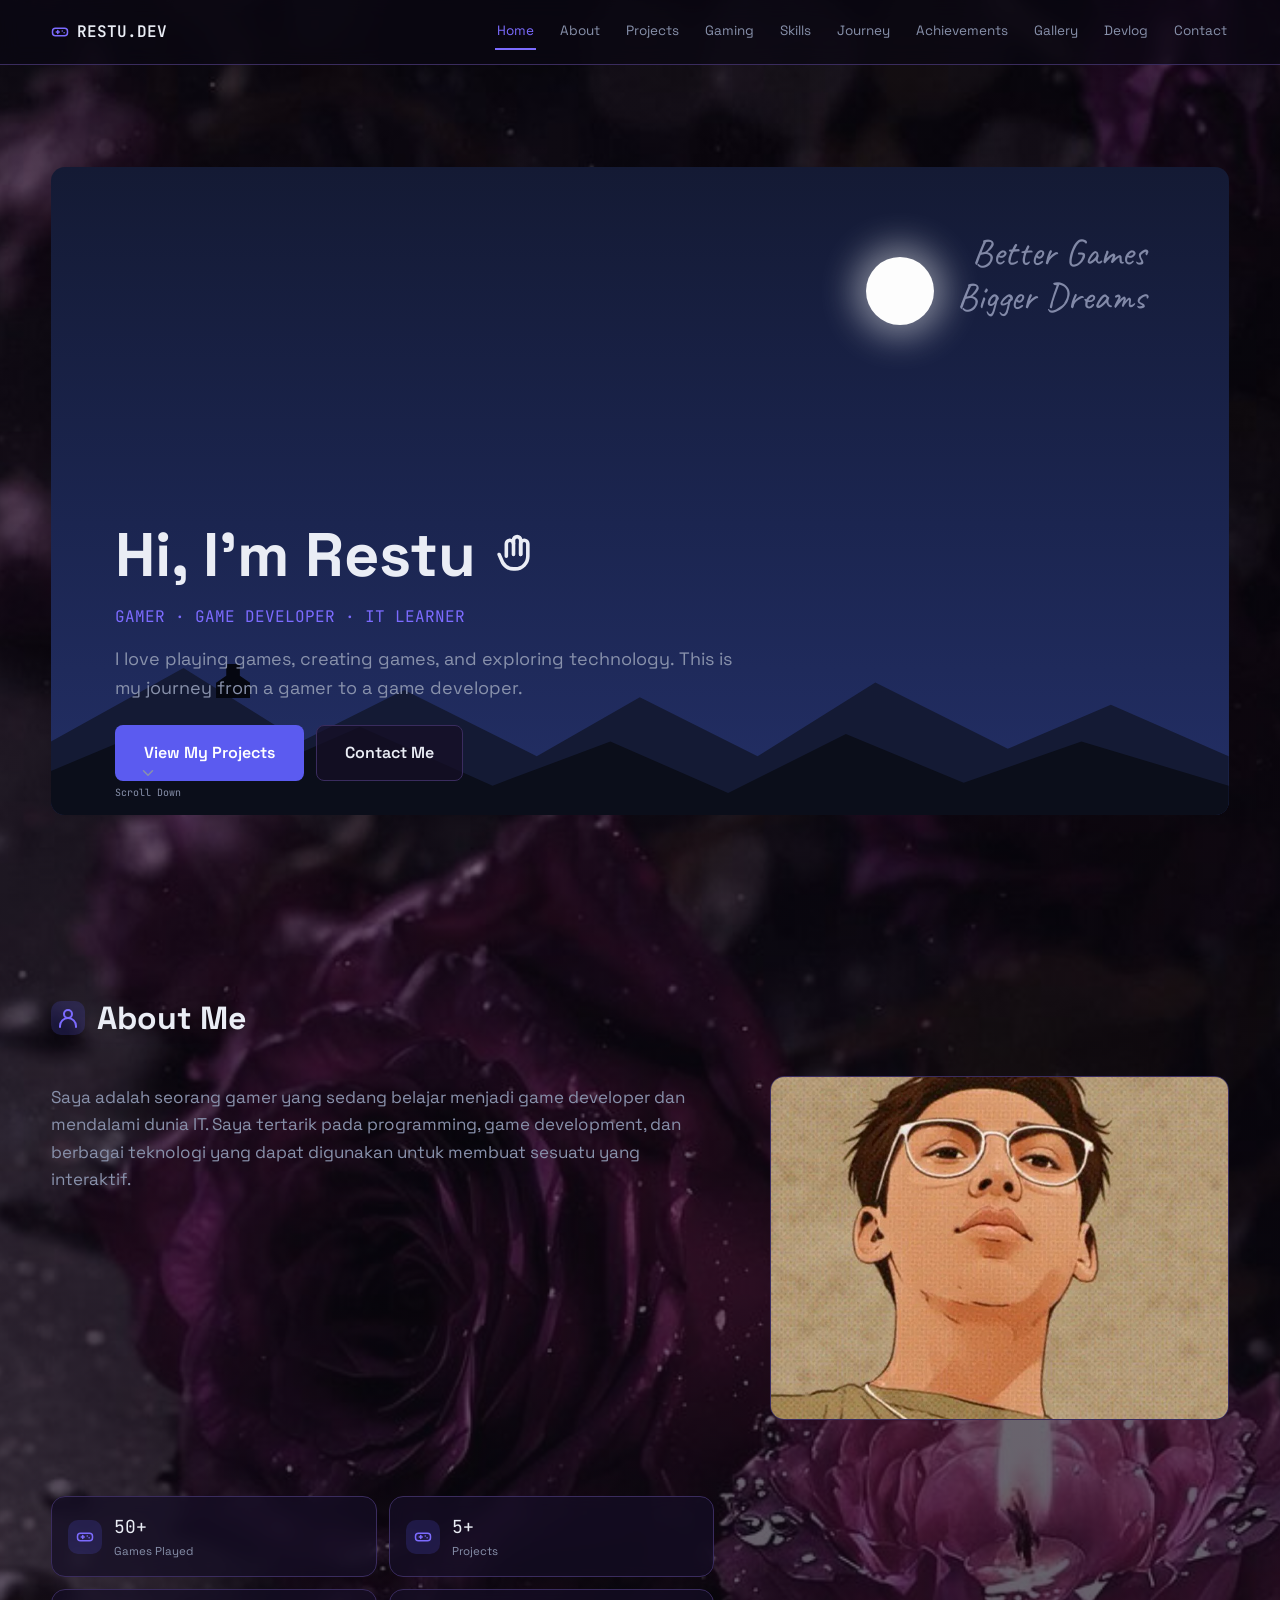
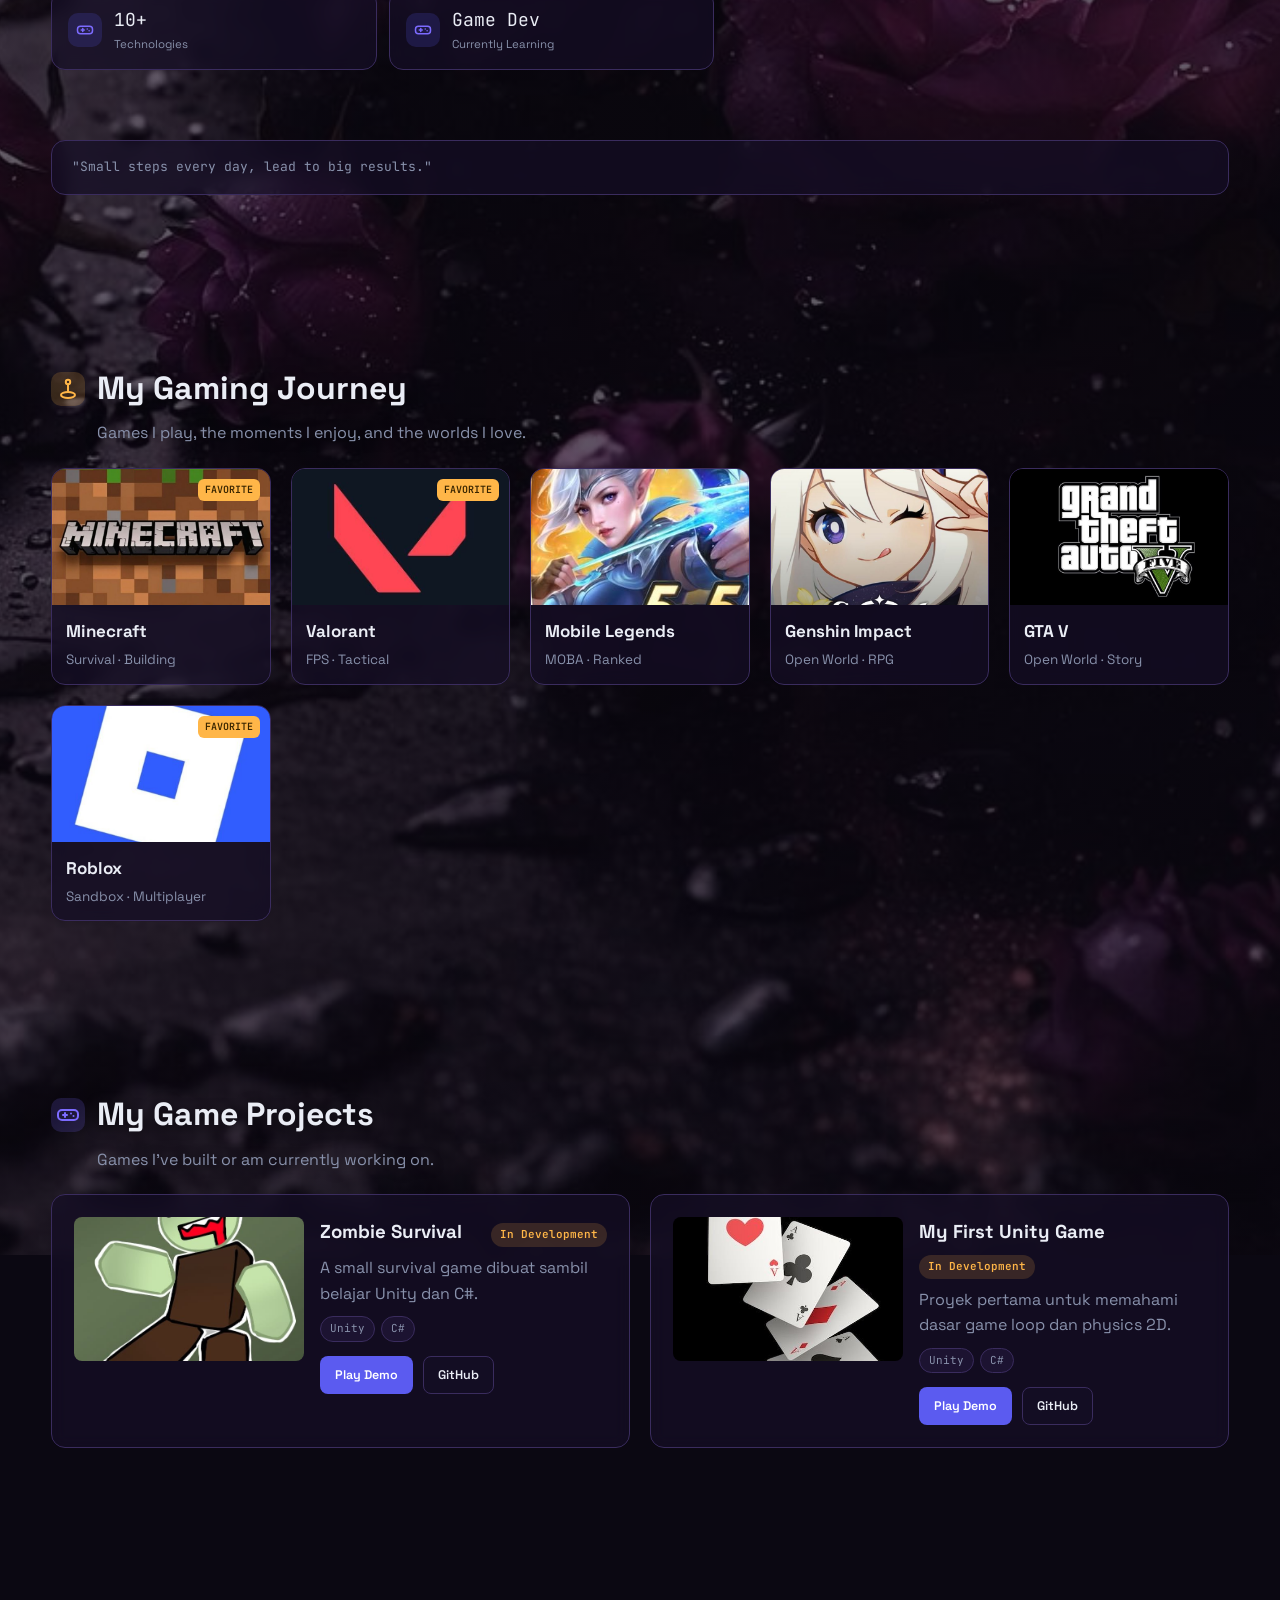
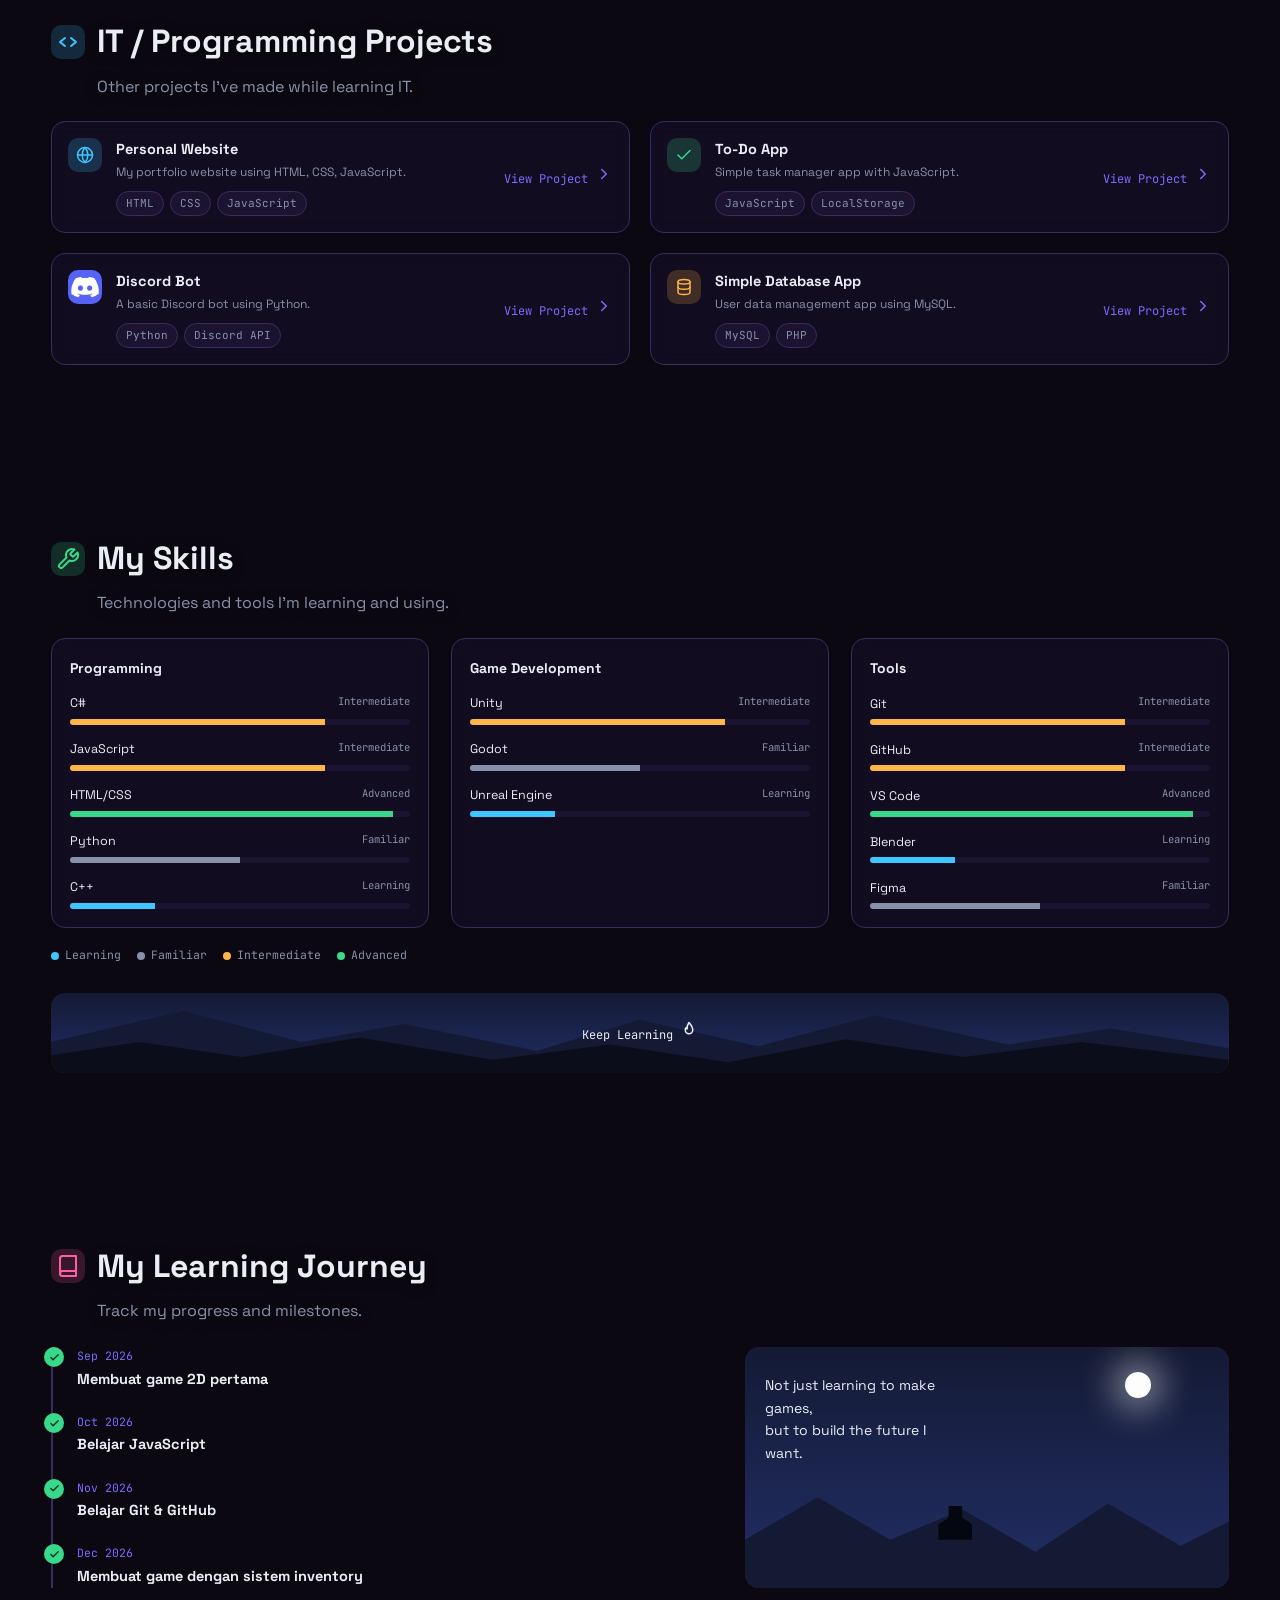
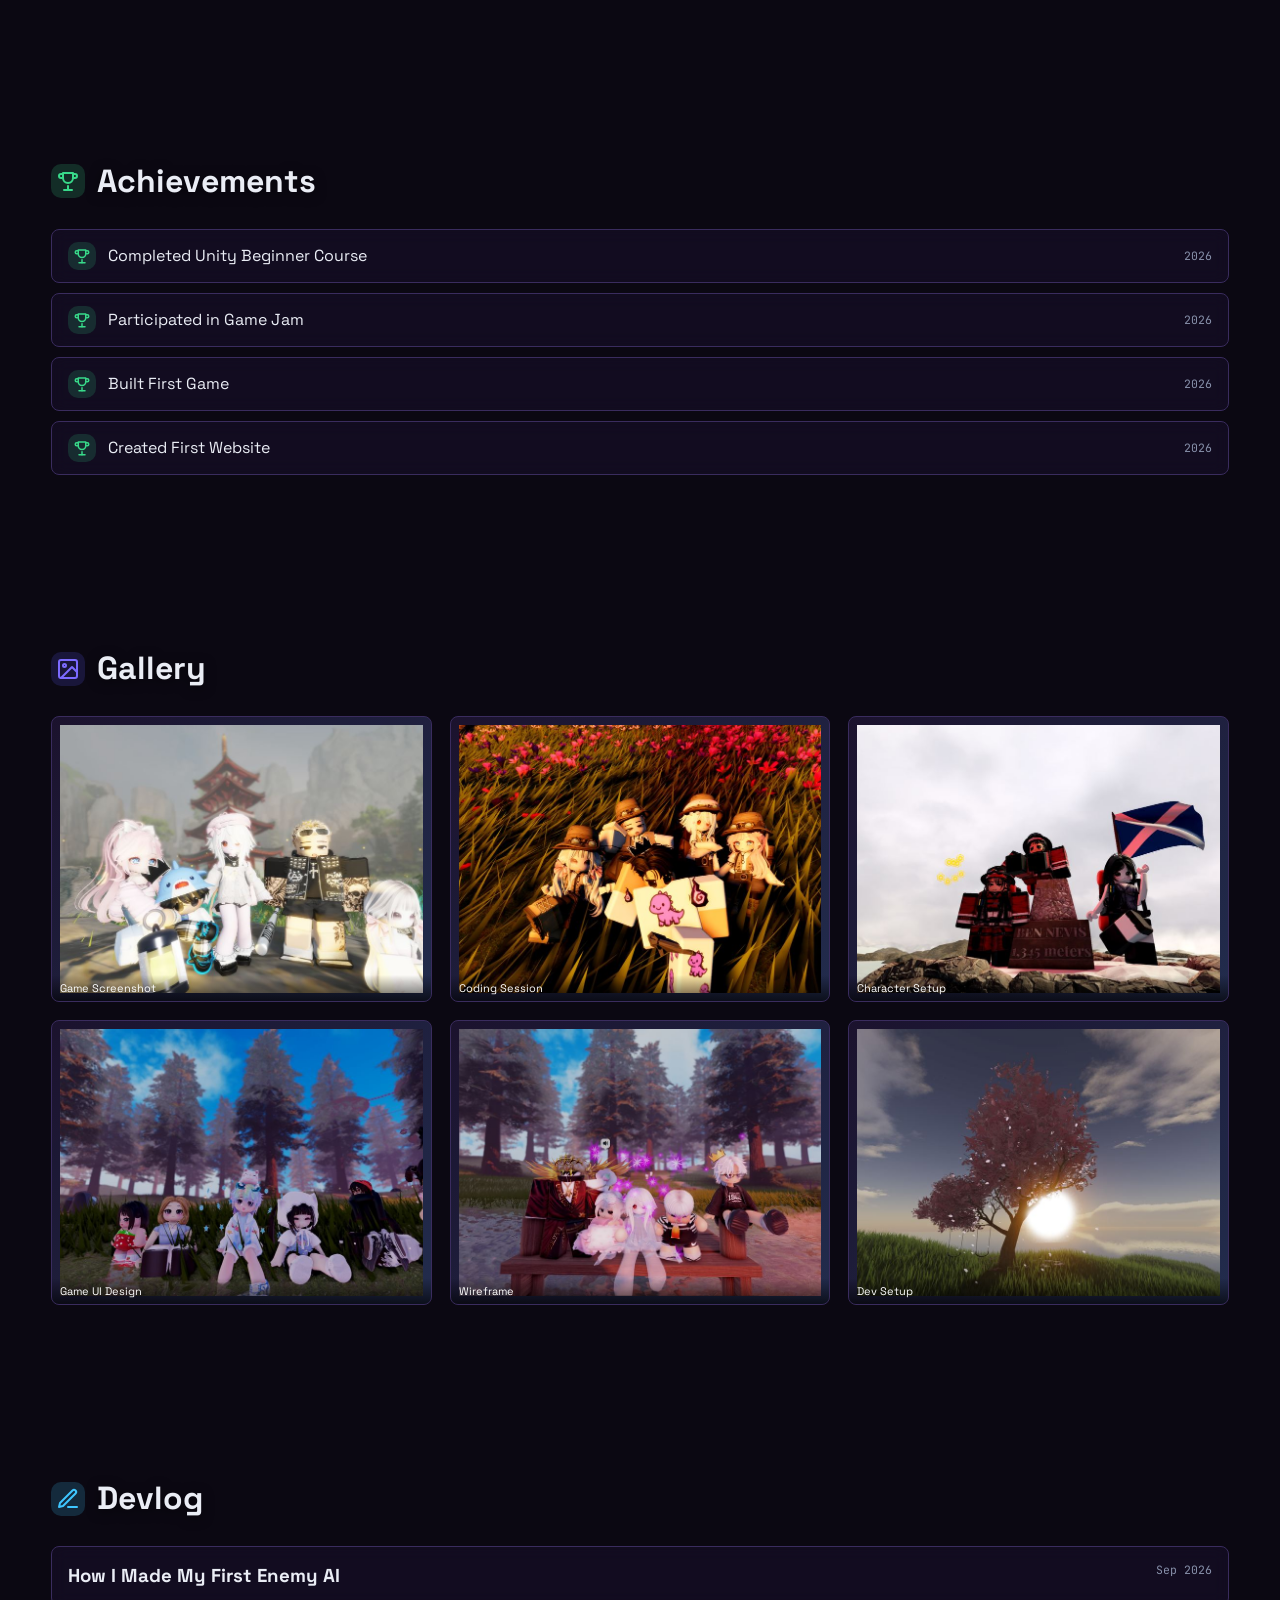
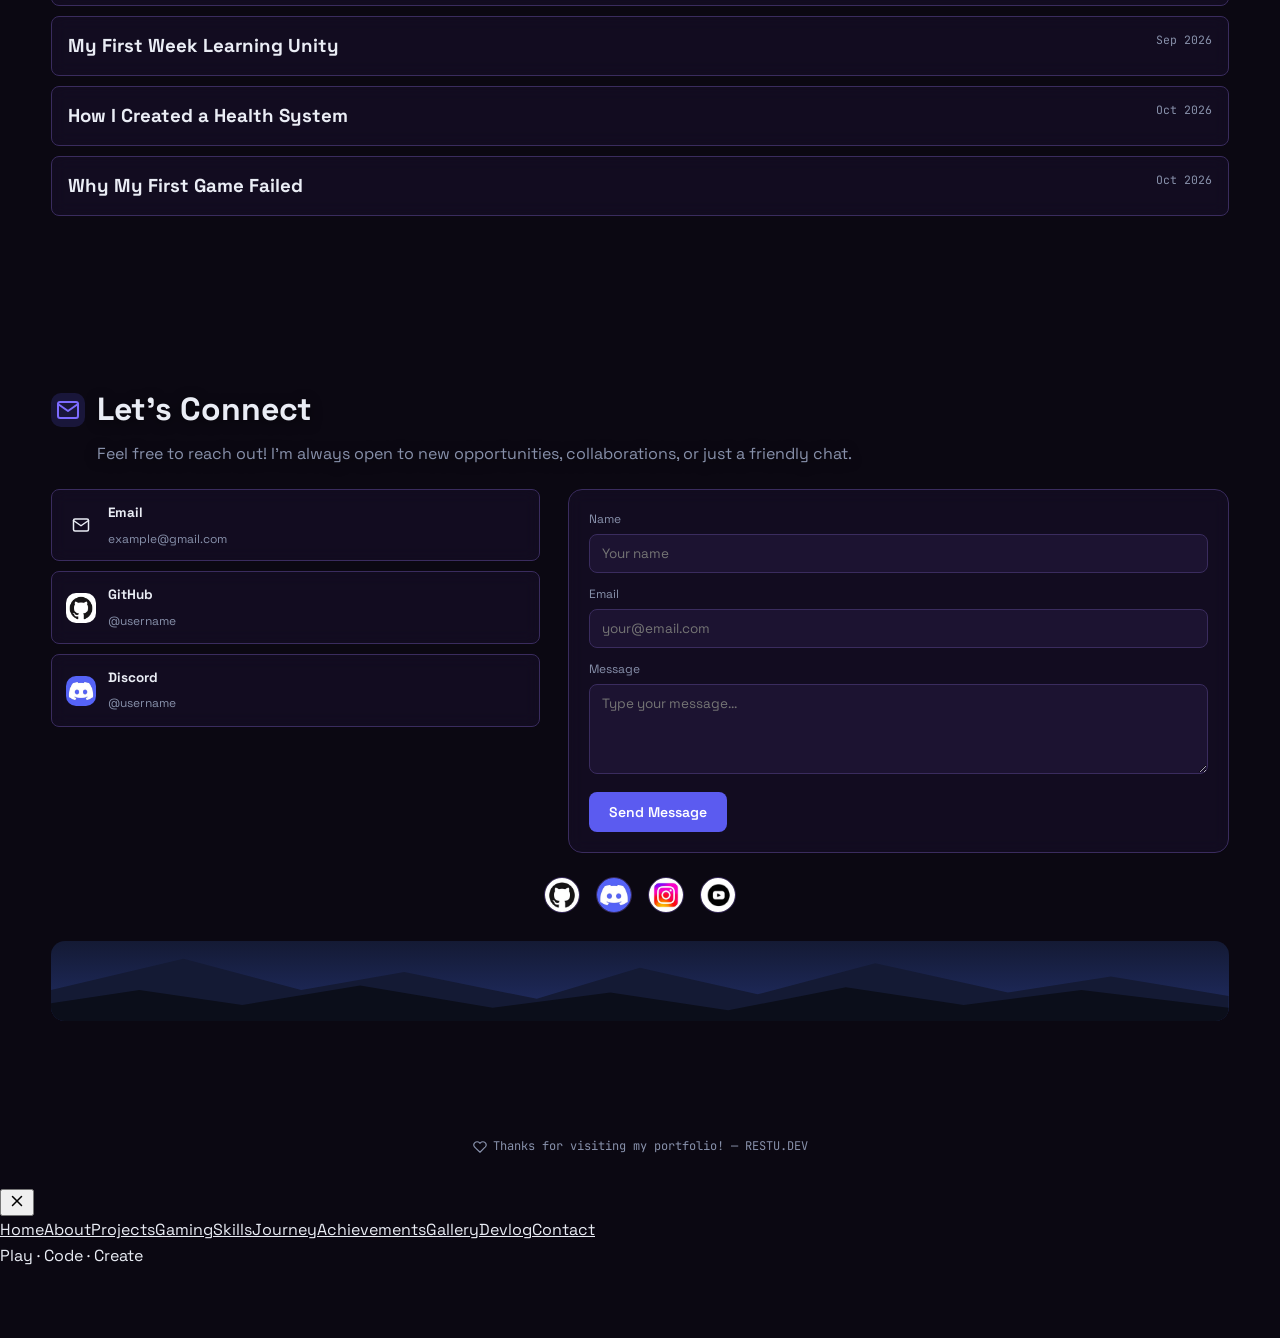
==== commit 547e6928: "Add files via upload" ====
--- a/index.html
+++ b/index.html
@@ -10,6 +10,7 @@
 <link rel="stylesheet" href="css/style.css">
 </head>
 <body>
+<div class="bg-parallax" id="bgParallax" aria-hidden="true"></div>
 
 <!-- ===== ICON SPRITE ===== -->
 <!-- Semua ikon di situs ini adalah SVG line-icon (bukan emoji), didefinisikan sekali di sini
@@ -125,6 +126,9 @@
 
 <section class="hero" id="home"><div class="wrap">
   <div class="hero-scene scenic scenic-tall">
+    <div class="cloud cloud1"></div>
+    <div class="cloud cloud2"></div>
+    <div class="cloud cloud3"></div>
     <div class="moon"></div>
     <div class="dream-text">Better Games<br>Bigger Dreams</div>
     <div class="hero-copy">
@@ -151,7 +155,7 @@
     <div class="about-text">
       <p>Saya adalah seorang gamer yang sedang belajar menjadi game developer dan mendalami dunia IT. Saya tertarik pada programming, game development, dan berbagai teknologi yang dapat digunakan untuk membuat sesuatu yang interaktif.</p>
     </div>
-    <div class="avatar-card"><div class="bust"><span class="hair"></span><span class="face"></span></div></div>
+    <div class="avatar-card"><img src="images/avatar.jpg" alt="Foto profil Restu"></div>
     <div class="stats" id="statsGrid"></div>
     <div class="quote-card">"Small steps every day, lead to big results."</div>
   </div>
@@ -259,10 +263,20 @@
   </div>
 </div>
 
+<!-- lightbox galeri: tampilan besar + tombol close -->
+<div class="lightbox" id="lightbox" role="dialog" aria-modal="true" aria-label="Pratinjau gambar">
+  <button class="lightbox-close" id="lightboxClose" aria-label="Tutup"><svg class="icon"><use href="#i-close"/></svg></button>
+  <figure>
+    <img id="lightboxImg" src="" alt="">
+    <figcaption id="lightboxCaption"></figcaption>
+  </figure>
+</div>
+
 <script src="js/data.js" defer></script>
 <script src="js/backend.js" defer></script>
 <script src="js/render.js" defer></script>
 <script src="js/nav.js" defer></script>
 <script src="js/animations.js" defer></script>
+<script src="js/parallax.js" defer></script>
 </body>
 </html>
--- a/css/style.css
+++ b/css/style.css
@@ -1,5 +1,5 @@
 :root{
-  --bg:#0b0e1a; --panel:#141a2e; --panel2:#1a2238; --line:#26304a;
+  --bg:#0b0812; --panel:rgba(22,15,38,.72); --panel2:rgba(32,22,54,.78); --line:#3a2c5e;
   --text:#eaedf5; --muted:#8891ab;
   --primary:#5b5bf0; --primary2:#7c6bff; --cyan:#3ec6ff; --amber:#ffb648; --green:#38d98a; --pink:#ff5fa2;
   --radius:14px; --radius-sm:8px;
@@ -8,9 +8,7 @@
 html{scroll-behavior:smooth; scroll-padding-top:76px; scroll-snap-type:y proximity}
 body{
   margin:0; color:var(--text); font-family:'Space Grotesk',sans-serif; line-height:1.6;
-  background:radial-gradient(ellipse 900px 500px at 15% -10%, rgba(91,91,240,.16), transparent 60%),
-             radial-gradient(ellipse 700px 500px at 100% 10%, rgba(62,198,255,.10), transparent 60%),
-             var(--bg);
+  background:var(--bg);
   padding-top:env(safe-area-inset-top,0px);
   padding-bottom:calc(70px + env(safe-area-inset-bottom,0px)); /* ruang buat bottom tab bar mobile */
 }
@@ -23,7 +21,7 @@
 .icon{width:18px; height:18px; stroke:currentColor; fill:none; stroke-width:2}
 
 /* ===== NAV ===== */
-nav{position:sticky; top:0; z-index:30; background:rgba(11,14,26,.9); backdrop-filter:blur(8px); border-bottom:1px solid var(--line)}
+nav:not(.tabbar){position:sticky; top:env(safe-area-inset-top,0px); z-index:30; background:rgba(11,8,18,.72); backdrop-filter:blur(10px); border-bottom:1px solid var(--line)}
 nav .bar{display:flex; align-items:center; justify-content:space-between; gap:18px; padding:14px 24px; max-width:960px; margin:0 auto}
 .brand{display:flex; align-items:center; gap:8px; font-family:'JetBrains Mono',monospace; color:var(--text); font-weight:600}
 .brand .icon{color:var(--primary2)}
@@ -37,7 +35,8 @@
 /* ===== SECTION / EYEBROW ===== */
 section{padding:60px 0; scroll-snap-align:start}
 .sec-head{display:flex; align-items:center; gap:12px; margin-bottom:6px}
-.badge-ico{width:34px; height:34px; border-radius:10px; display:flex; align-items:center; justify-content:center; flex:none}
+.badge-ico{width:34px; height:34px; border-radius:10px; display:flex; align-items:center; justify-content:center; flex:none; overflow:hidden}
+.badge-ico img{width:100%; height:100%; object-fit:cover; display:block}
 .sec-head h2{font-size:22px}
 .sub{margin-top:2px; margin-left:46px}
 
@@ -47,10 +46,110 @@
 
 /* ===== SCENIC (dipakai hero, journey card, footer skills/contact) ===== */
 .scenic{position:relative; overflow:hidden; border-radius:var(--radius); background:linear-gradient(180deg,#141a34 0%, #1b2550 55%, #232f66 100%)}
-.scenic .moon{position:absolute; top:12%; right:14%; width:40px; height:40px; border-radius:50%; background:#fdfdfd; box-shadow:0 0 34px 12px rgba(255,255,255,.45); z-index:1}
-.scenic .mountains{position:absolute; left:0; right:0; bottom:0; width:100%; height:auto; display:block; z-index:1}
-.scenic .figure{position:absolute; left:14%; bottom:18%; width:34px; height:34px; background:#050710; clip-path:polygon(30% 0,70% 0,70% 35%,100% 55%,100% 100%,0 100%,0 55%,30% 35%); z-index:2}
+.scenic::before,.scenic::after{content:''; position:absolute; top:0; left:0; width:2px; height:2px; border-radius:50%; background:transparent; z-index:0; pointer-events:none}
+.scenic::before{
+  box-shadow:
+    32.4% 10.3% #fff,
+    65.1% 4.9% #fff,
+    53.6% 24.9% #fff,
+    5.8% 34.5% #fff,
+    3.7% 29.5% #fff,
+    7.0% 6.2% #fff,
+    42.5% 56.2% #fff,
+    12.4% 15.2% #fff,
+    62.7% 64.4% #fff,
+    57.7% 27.0% #fff,
+    97.6% 3.2% #fff,
+    85.8% 19.7% #fff,
+    14.4% 8.0% #fff,
+    30.8% 55.5% #fff,
+    18.1% 39.5% #fff,
+    63.9% 25.3% #fff,
+    54.8% 4.3% #fff,
+    6.0% 14.0% #fff,
+    68.0% 29.1% #fff,
+    31.4% 39.8% #fff,
+    45.3% 20.4% #fff,
+    79.4% 47.5% #fff,
+    24.4% 39.1% #fff,
+    52.5% 59.5% #fff,
+    72.9% 19.6% #fff,
+    98.0% 8.0% #fff,
+    41.8% 51.5% #fff,
+    15.2% 33.2% #fff,
+    3.9% 45.4% #fff,
+    76.5% 39.0% #fff,
+    87.5% 21.3% #fff,
+    69.5% 40.4% #fff,
+    58.0% 31.0% #fff,
+    84.0% 64.2% #fff,
+    47.4% 45.2% #fff,
+    6.1% 47.7% #fff,
+    64.7% 67.5% #fff,
+    82.2% 19.4% #fff,
+    38.6% 45.5% #fff,
+    2.3% 31.4% #fff,
+    16.8% 8.0% #fff,
+    5.9% 52.2% #fff,
+    12.9% 16.8% #fff,
+    39.1% 59.3% #fff,
+    8.1% 30.5% #fff,
+    54.9% 60.1% #fff,
+    81.9% 58.8% #fff,
+    27.8% 28.2% #fff,
+    35.9% 60.1% #fff,
+    95.8% 10.3% #fff,
+    17.6% 15.8% #fff,
+    23.3% 33.0% #fff,
+    58.9% 17.9% #fff,
+    0.4% 28.5% #fff,
+    36.9% 38.5% #fff;
+  opacity:.55
+}
+.scenic::after{
+  box-shadow:
+    95.3% 47.0% #fff,
+    51.5% 42.0% #fff,
+    67.6% 3.7% #fff,
+    90.0% 53.0% #fff,
+    87.5% 54.3% #fff,
+    39.2% 27.1% #fff,
+    10.4% 43.1% #fff,
+    6.2% 4.6% #fff,
+    20.9% 11.0% #fff,
+    34.0% 3.6% #fff,
+    0.0% 10.3% #fff,
+    10.1% 24.7% #fff,
+    2.6% 59.5% #fff,
+    61.4% 10.1% #fff,
+    25.2% 23.6% #fff,
+    36.4% 8.4% #fff,
+    84.9% 67.5% #fff,
+    46.6% 32.9% #fff,
+    8.6% 6.9% #fff,
+    34.3% 18.0% #fff,
+    82.9% 11.0% #fff,
+    2.3% 64.7% #fff;
+  animation:twinkle 3.4s ease-in-out infinite alternate
+}
+.scenic .moon{position:absolute; top:12%; right:14%; width:40px; height:40px; border-radius:50%; background:#fdfdfd; box-shadow:0 0 34px 12px rgba(255,255,255,.45); z-index:1; animation:moonGlow 4.5s ease-in-out infinite alternate}
+.scenic .mountains{position:absolute; left:0; right:0; bottom:0; width:100%; height:auto; display:block; z-index:1; animation:mountainSway 22s ease-in-out infinite}
+.scenic .figure{position:absolute; left:14%; bottom:18%; width:34px; height:34px; background:#050710; clip-path:polygon(30% 0,70% 0,70% 35%,100% 55%,100% 100%,0 100%,0 55%,30% 35%); z-index:2; animation:figureBob 4s ease-in-out infinite}
 .dream-text{position:absolute; top:10%; right:8%; max-width:200px; text-align:right; font-family:'Caveat',cursive; font-size:22px; line-height:1.15; color:rgba(219,225,255,.55); z-index:1}
+.hero-scene .cloud{position:absolute; z-index:0; border-radius:50%; filter:blur(1px); pointer-events:none}
+.hero-scene .cloud1{top:4%; width:200px; height:34px; left:-30%; background:radial-gradient(ellipse at center, rgba(255,255,255,.09), rgba(255,255,255,0) 72%); animation:driftCloud 38s linear infinite}
+.hero-scene .cloud2{top:12%; width:130px; height:24px; left:-30%; background:radial-gradient(ellipse at center, rgba(255,255,255,.07), rgba(255,255,255,0) 72%); animation:driftCloud 52s linear infinite; animation-delay:-18s}
+.hero-scene .cloud3{top:1%; width:240px; height:40px; left:-30%; background:radial-gradient(ellipse at center, rgba(200,210,255,.08), rgba(255,255,255,0) 72%); animation:driftCloud 64s linear infinite; animation-delay:-40s}
+
+@keyframes twinkle{0%{opacity:.25}50%{opacity:1}100%{opacity:.4}}
+@keyframes moonGlow{0%{box-shadow:0 0 34px 12px rgba(255,255,255,.45)}100%{box-shadow:0 0 48px 20px rgba(255,255,255,.7)}}
+@keyframes mountainSway{0%,100%{transform:translateX(0)}50%{transform:translateX(6px)}}
+@keyframes figureBob{0%,100%{transform:translateY(0)}50%{transform:translateY(-3px)}}
+@keyframes driftCloud{from{left:-30%}to{left:130%}}
+
+@media (prefers-reduced-motion: reduce){
+  .scenic::before,.scenic::after,.scenic .moon,.scenic .mountains,.scenic .figure,.hero-scene .cloud{animation:none}
+}
 
 /* ===== HERO ===== */
 .hero{padding:44px 0 20px; scroll-snap-align:start}
@@ -73,6 +172,7 @@
 .about-grid{display:grid; grid-template-columns:1.3fr .9fr; gap:24px; margin-top:22px; align-items:start}
 .about-text p{max-width:56ch}
 .avatar-card{border-radius:var(--radius); overflow:hidden; aspect-ratio:4/3; background:linear-gradient(160deg,#1c2550,#2a3670); display:flex; align-items:flex-end; justify-content:center; border:1px solid var(--line); position:relative}
+.avatar-card img{width:100%; height:100%; object-fit:cover; object-position:top; display:block}
 .bust{position:relative; width:64%; height:80%}
 .bust .face{position:absolute; left:28%; bottom:18%; width:44%; height:40%; background:#e7c9a8; border-radius:44% 44% 40% 40%}
 .bust .hair{position:absolute; left:14%; bottom:38%; width:72%; height:52%; background:#141a2e; border-radius:50% 50% 30% 30%; box-shadow:6px -4px 0 -2px var(--primary2) inset}
@@ -87,8 +187,9 @@
 .grid{display:grid; grid-template-columns:repeat(auto-fill,minmax(210px,1fr)); gap:14px; margin-top:22px}
 .card{border:1px solid var(--line); background:var(--panel); border-radius:var(--radius); overflow:hidden; text-decoration:none; display:block; position:relative; transition:transform .15s,border-color .15s}
 .card:hover,.card:focus-visible{transform:translateY(-3px); border-color:var(--primary2)}
-.card .thumb{aspect-ratio:16/10; background:linear-gradient(135deg,var(--panel2),#222c4d); display:flex; align-items:center; justify-content:center; color:var(--muted)}
+.card .thumb{aspect-ratio:16/10; background:linear-gradient(135deg,var(--panel2),#222c4d); display:flex; align-items:center; justify-content:center; color:var(--muted); overflow:hidden}
 .card .thumb .icon{width:30px; height:30px}
+.card .thumb img{width:100%; height:100%; object-fit:cover; display:block}
 .card .body{padding:13px 14px}
 .card h3{font-size:15px}
 .card p{font-size:12.5px; margin-top:4px}
@@ -96,7 +197,8 @@
 
 /* ===== GAME DEV / IT PROJECTS ===== */
 .proj-card{border:1px solid var(--line); background:var(--panel); border-radius:var(--radius); padding:18px; margin-top:14px; display:grid; grid-template-columns:150px 1fr; gap:16px}
-.proj-thumb{aspect-ratio:16/10; border-radius:var(--radius-sm); background:linear-gradient(135deg,var(--panel2),#222c4d)}
+.proj-thumb{aspect-ratio:16/10; border-radius:var(--radius-sm); background:linear-gradient(135deg,var(--panel2),#222c4d); overflow:hidden; display:block; text-decoration:none}
+.proj-thumb img{width:100%; height:100%; object-fit:cover; display:block}
 .proj-head{display:flex; justify-content:space-between; align-items:baseline; flex-wrap:wrap; gap:8px}
 .status{font-family:'JetBrains Mono',monospace; font-size:11px; padding:3px 9px; border-radius:20px; font-weight:600}
 .status.dev{background:rgba(255,182,72,.16); color:var(--amber)}
@@ -145,7 +247,21 @@
 
 /* ===== GALLERY ===== */
 .gal{display:grid; grid-template-columns:repeat(auto-fill,minmax(140px,1fr)); gap:10px; margin-top:22px}
-.gal-tile{aspect-ratio:4/3; border-radius:var(--radius-sm); background:linear-gradient(135deg,var(--panel2),#222c4d); border:1px solid var(--line); display:flex; align-items:center; justify-content:center; font-size:11px; color:var(--muted); text-align:center; padding:8px}
+.gal-tile{aspect-ratio:4/3; border-radius:var(--radius-sm); background:linear-gradient(135deg,var(--panel2),#222c4d); border:1px solid var(--line); display:flex; align-items:center; justify-content:center; font-size:11px; color:var(--muted); text-align:center; padding:8px; position:relative; overflow:hidden; font-family:inherit; cursor:pointer; width:100%}
+.gal-tile img{width:100%; height:100%; object-fit:cover; display:block; transition:transform .2s ease}
+.gal-tile:hover img{transform:scale(1.05)}
+.gal-tile:hover,.gal-tile:focus-visible{border-color:var(--primary2)}
+.gal-tile .gal-cap{position:absolute; left:0; right:0; bottom:0; padding:6px 8px; font-size:11px; color:#fff; text-align:left; background:linear-gradient(0deg,rgba(0,0,0,.65),transparent)}
+
+/* ===== GALLERY LIGHTBOX ===== */
+.lightbox{position:fixed; inset:0; z-index:60; background:rgba(4,6,14,.88); backdrop-filter:blur(4px); display:flex; align-items:center; justify-content:center; opacity:0; pointer-events:none; transition:opacity .25s ease; padding:40px 20px}
+.lightbox.open{opacity:1; pointer-events:auto}
+.lightbox figure{margin:0; max-width:min(92vw,900px); max-height:88vh; display:flex; flex-direction:column; gap:10px; align-items:center}
+.lightbox img{max-width:100%; max-height:76vh; border-radius:var(--radius); border:1px solid var(--line); box-shadow:0 20px 60px rgba(0,0,0,.5); transform:scale(.96); transition:transform .25s ease}
+.lightbox.open img{transform:scale(1)}
+.lightbox figcaption{color:var(--muted); font-size:13px}
+.lightbox-close{position:absolute; top:calc(18px + env(safe-area-inset-top,0px)); right:18px; width:40px; height:40px; border-radius:50%; background:var(--panel); border:1px solid var(--line); color:var(--text); display:flex; align-items:center; justify-content:center; cursor:pointer}
+.lightbox-close:hover{border-color:var(--primary2); color:var(--primary2)}
 
 /* ===== DEVLOG ===== */
 .log{margin-top:22px; display:flex; flex-direction:column; gap:10px}
@@ -174,8 +290,9 @@
 .journey-quote{position:relative; z-index:2; color:var(--text); font-size:14px; max-width:22ch}
 
 .social-row{display:flex; justify-content:center; gap:16px; margin-top:24px}
-.social-row a{width:36px; height:36px; border-radius:50%; background:var(--panel); border:1px solid var(--line); display:flex; align-items:center; justify-content:center; text-decoration:none; color:var(--muted)}
+.social-row a{width:36px; height:36px; border-radius:50%; background:var(--panel); border:1px solid var(--line); display:flex; align-items:center; justify-content:center; text-decoration:none; color:var(--muted); overflow:hidden}
 .social-row .icon{width:17px; height:17px}
+.social-row a img{width:100%; height:100%; object-fit:cover; display:block}
 .tabbar .icon{width:20px; height:20px}
 footer .icon{width:14px; height:14px}
 .gal-tile .icon{width:22px; height:22px; margin-bottom:6px}
@@ -220,3 +337,51 @@
   .hero-scene{min-height:260px; padding:28px 20px 0}
   body{padding-bottom:calc(66px + env(safe-area-inset-bottom,0px))}
 }
+
+
+/* ===== BACKGROUND PARALLAX (mawar) ===== */
+.bg-parallax{position:fixed; top:0; left:0; right:0; height:130vh; z-index:-1; pointer-events:none; will-change:transform;
+  background:linear-gradient(180deg,rgba(11,8,18,.50) 0%,rgba(11,8,18,.72) 100%), url('../images/bg-roses.jpg') center/cover no-repeat}
+.card,.proj-card,.it-card,.skill-col,.stat,.quote-card,.ach,.contact-form,.contact-list a,.log a{backdrop-filter:blur(8px)}
+.sec-head h2,.sub{text-shadow:0 2px 12px rgba(0,0,0,.6)}
+
+/* ===== FULL DESKTOP LAYOUT ===== */
+.wrap{max-width:1440px; padding:0 clamp(20px,4vw,72px)}
+nav .bar{max-width:1440px; padding:14px clamp(20px,4vw,72px)}
+@media (min-width:1024px){
+  section{padding:84px 0}
+  .hero{padding:28px 0 20px; min-height:calc(100vh - 56px); display:flex; align-items:center}
+  .hero .wrap{width:100%}
+  .hero-scene{min-height:clamp(460px,72vh,720px); padding:64px clamp(36px,5vw,84px) 0}
+  .hero-copy h1{font-size:clamp(42px,4.8vw,68px); line-height:1.1}
+  .hero-copy h1 .icon{width:.7em; height:.7em}
+  .hero-copy .tagline{font-size:16px; margin-top:14px}
+  .hero-copy p{font-size:18px; max-width:52ch; margin-top:16px}
+  .hero-copy .btn{font-size:16px; padding:14px 28px}
+  .hero-scene .moon{width:68px; height:68px; right:16%; top:14%}
+  .dream-text{font-size:38px; max-width:340px; right:7%}
+  .scroll-cue{left:clamp(36px,5vw,84px)}
+  .sec-head h2{font-size:32px}
+  .sec-head .icon{width:24px; height:24px}
+  .sub{font-size:16px; margin-left:46px}
+  .about-grid{gap:56px; margin-top:32px}
+  .about-text p{font-size:17px; max-width:62ch}
+  .grid{grid-template-columns:repeat(auto-fill,minmax(210px,1fr)); gap:20px}
+  .card h3{font-size:17px}
+  .card p{font-size:13.5px}
+  #gamedevList,#itGrid{display:grid; grid-template-columns:repeat(2,1fr); gap:20px; margin-top:22px}
+  .proj-card,.it-card{margin-top:0}
+  .proj-card{grid-template-columns:230px 1fr; padding:22px}
+  .skill-cols{gap:22px}
+  .gal{grid-template-columns:repeat(3,1fr); gap:18px}
+  .contact-wrap{gap:28px}
+}
+@media (min-width:1600px){
+  .wrap,nav .bar{max-width:1680px}
+  .grid{grid-template-columns:repeat(6,1fr)}
+}
+
+/* fix: class .bar (progress skill) bentrok dengan nav .bar -> tulisan logo terpotong */
+nav .bar{height:auto; overflow:visible; background:none; border-radius:0; margin-top:0; margin-left:auto; margin-right:auto}
+@media (min-width:1024px){ .hero-scene .moon{right:25%} }
+nav .bar > .brand{display:flex; height:auto; background:none}
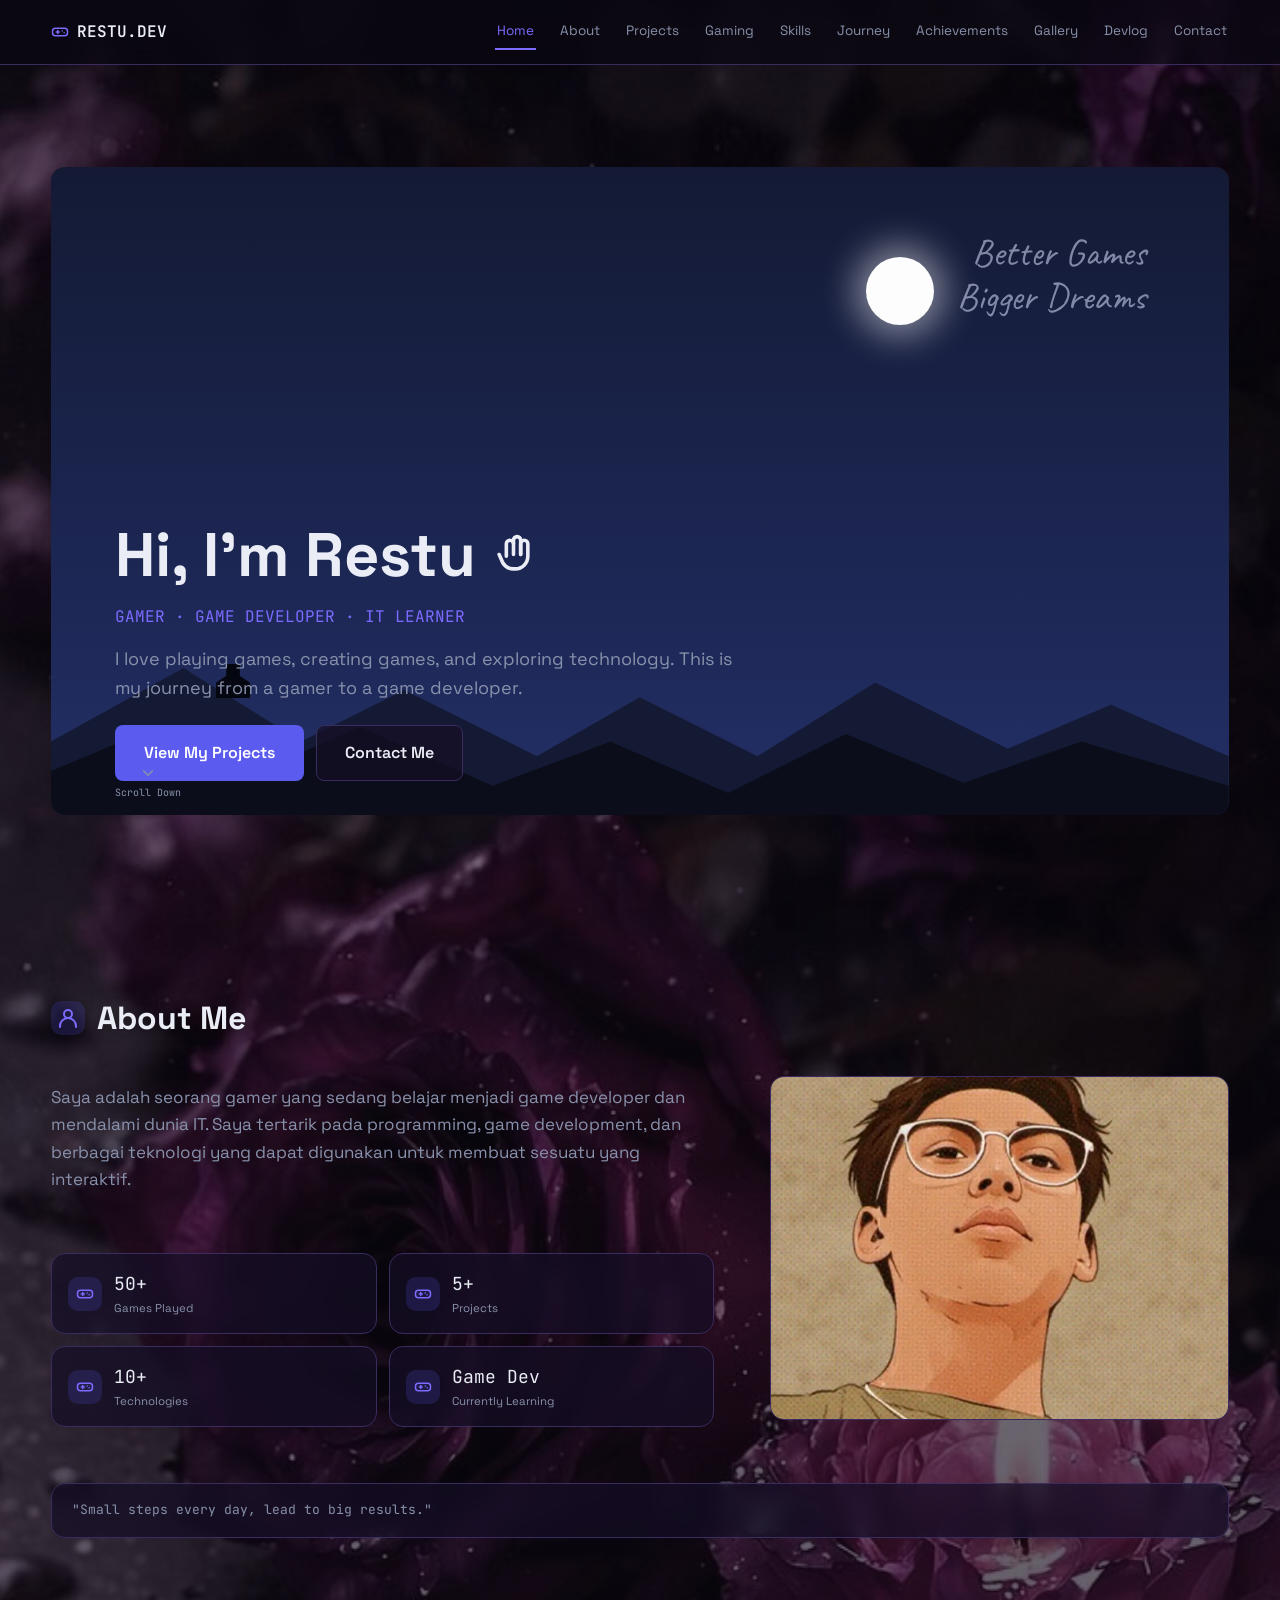
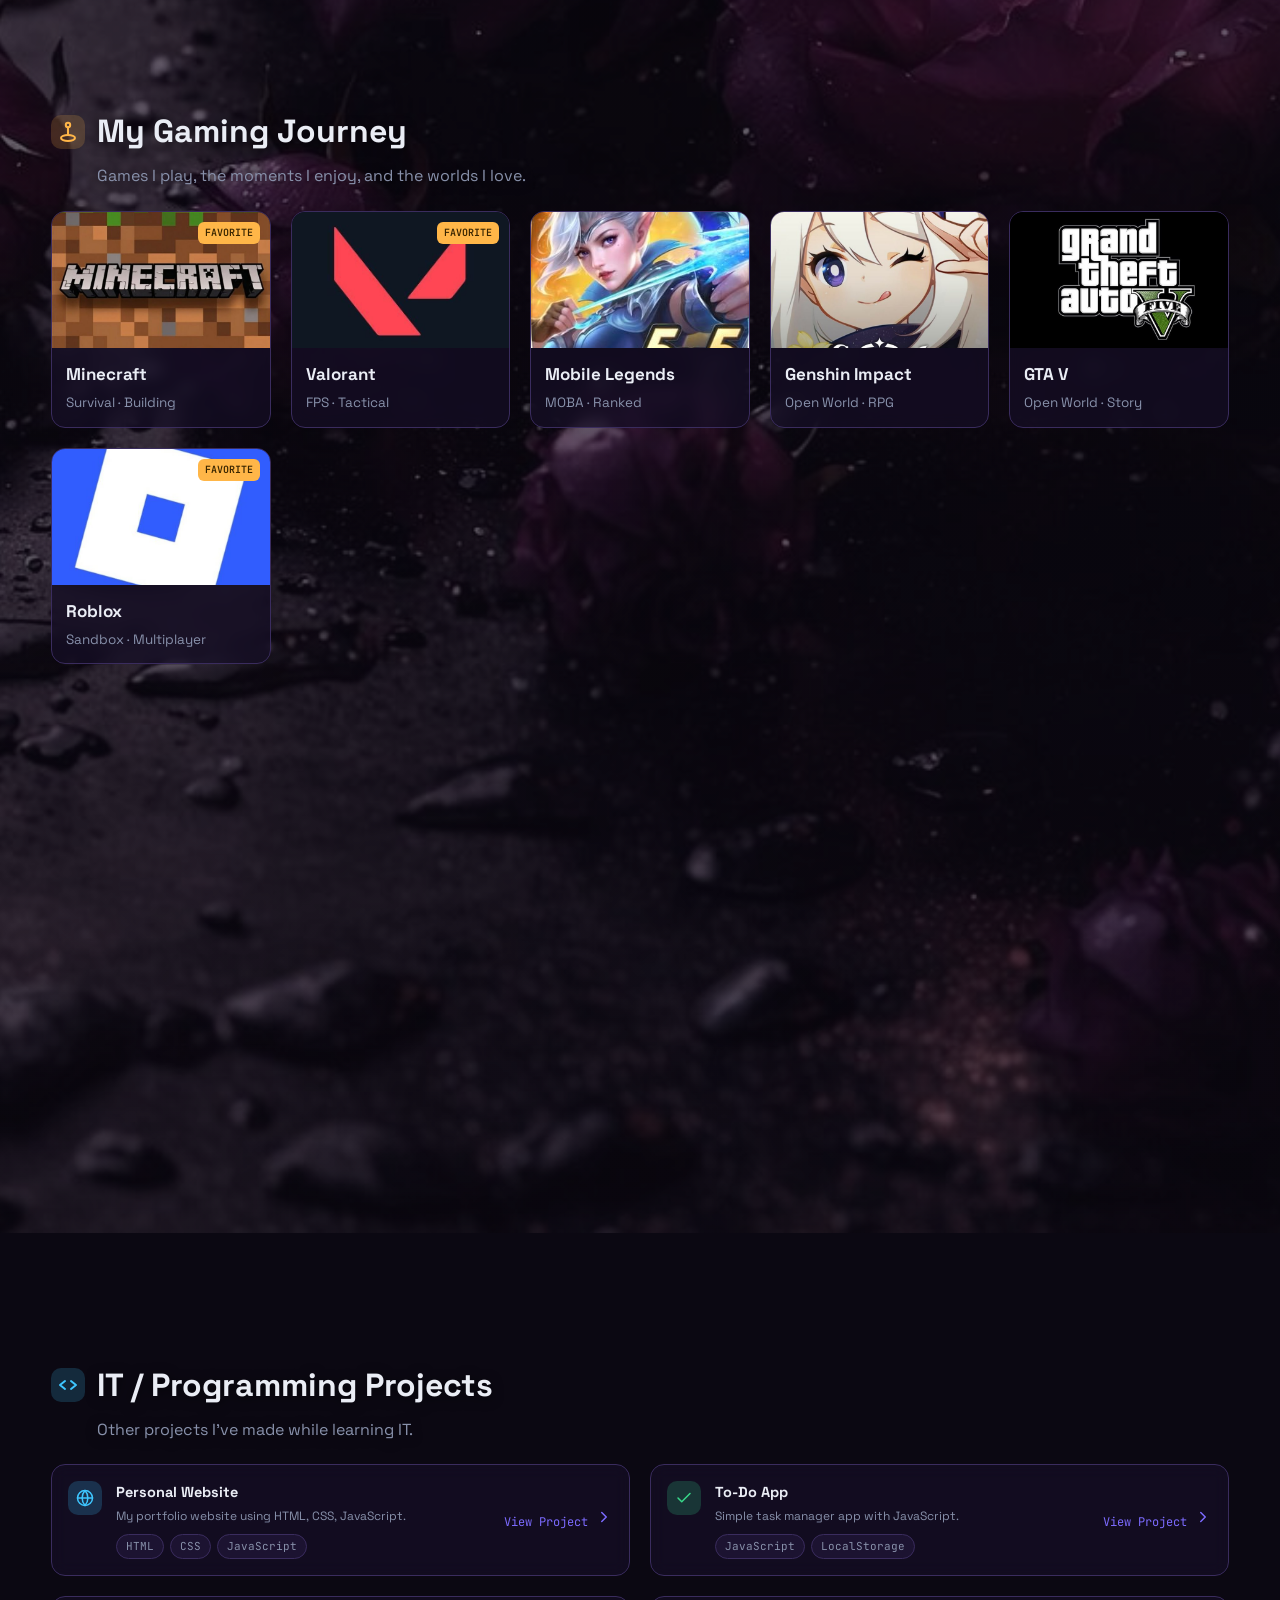
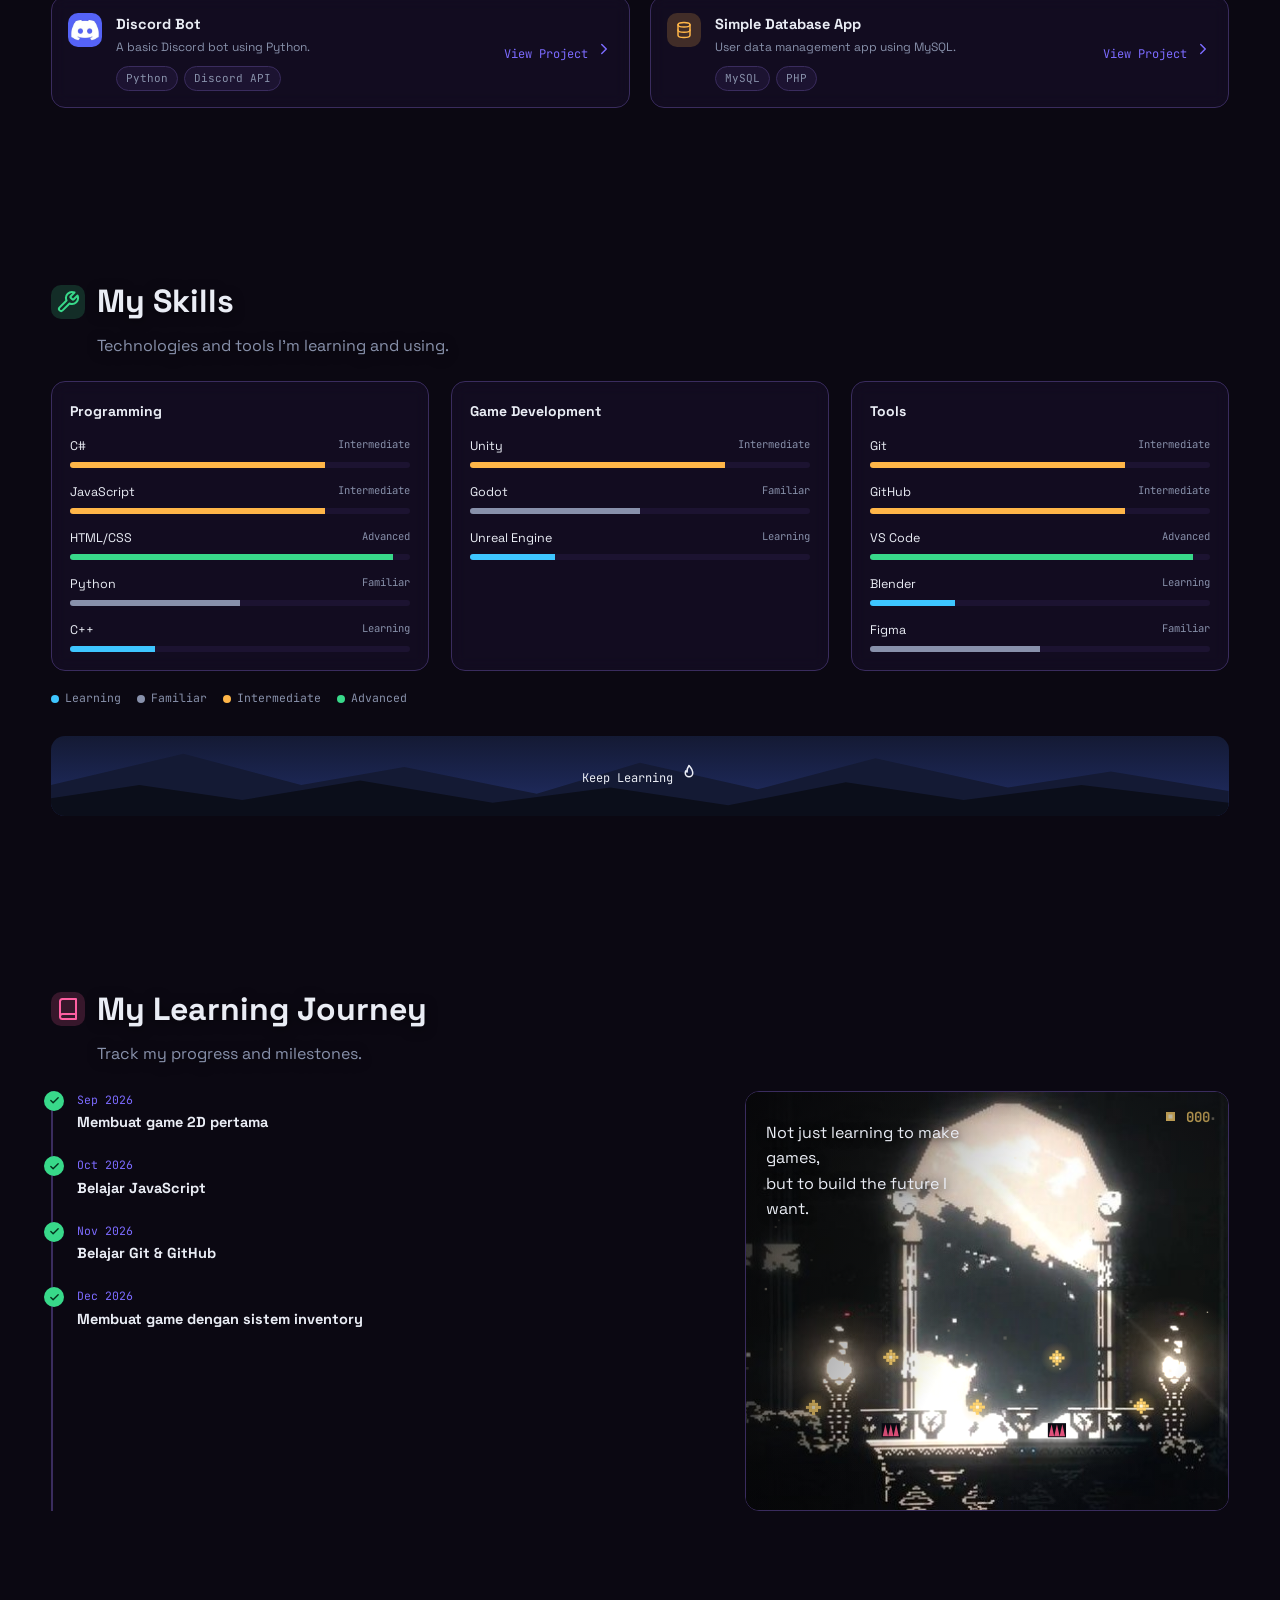
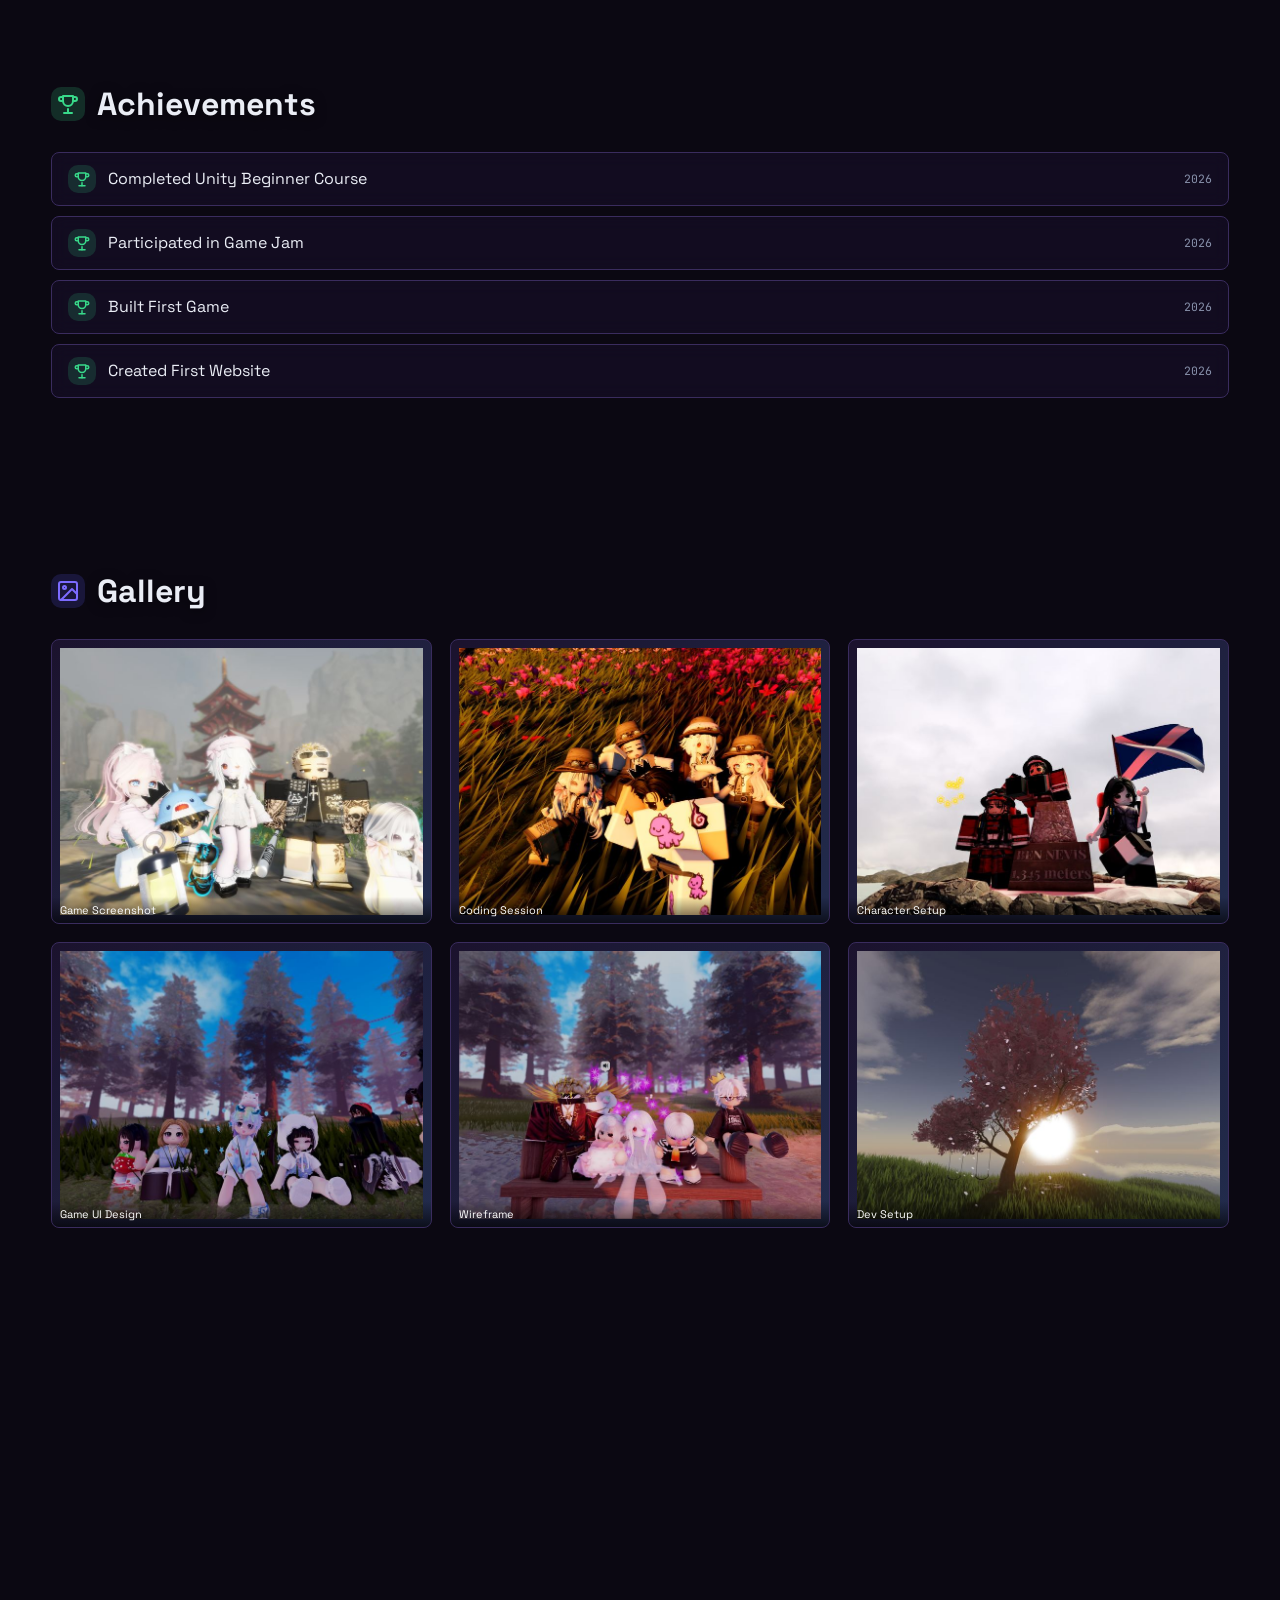
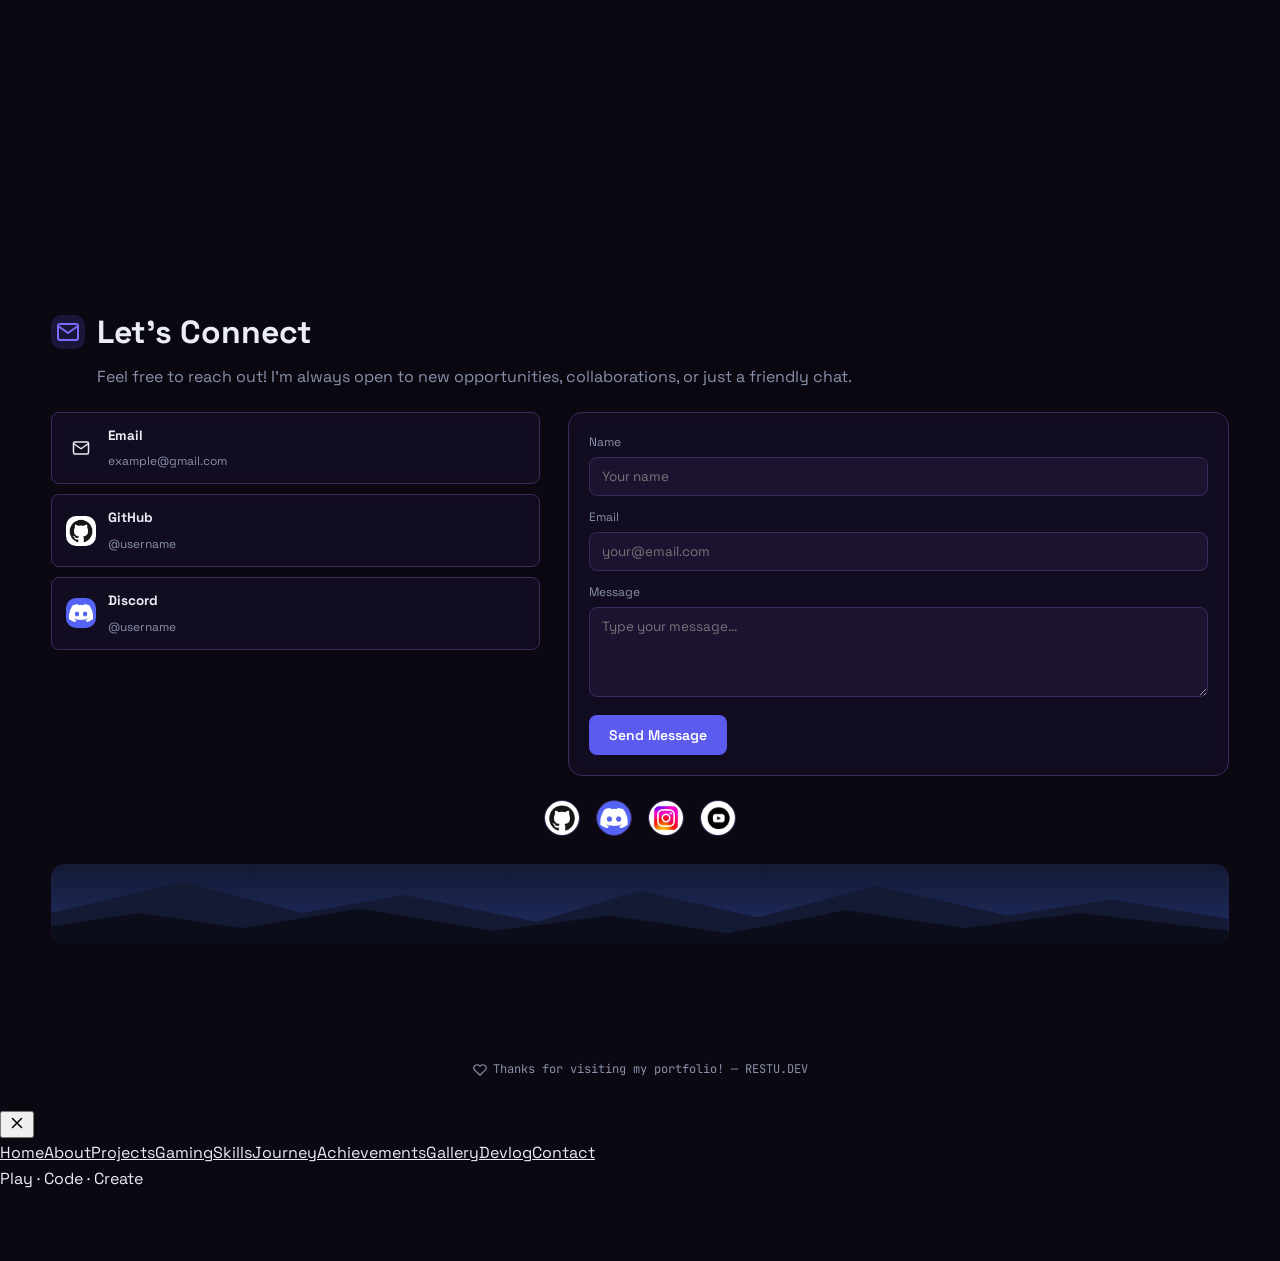
==== commit 0420d4bc: "Add files via upload" ====
--- a/index.html
+++ b/index.html
@@ -203,12 +203,8 @@
   <p class="sub">Track my progress and milestones.</p>
   <div class="journey-grid">
     <div class="tl" id="tlWrap"></div>
-    <div class="scenic journey-card">
-      <div class="moon" style="width:26px;height:26px;top:10%;right:16%"></div>
-      <svg class="mountains" viewBox="0 0 400 110" preserveAspectRatio="none">
-        <path d="M0 110 L0 70 60 35 120 70 180 45 240 80 300 40 360 75 400 55 400 110 Z" fill="#141a34"/>
-      </svg>
-      <div class="figure" style="left:40%; bottom:20%"></div>
+    <div class="journey-card pixel-card">
+      <canvas id="pixelScene" role="img" aria-label="Animasi mini game pixel art: karakter berlari, melompat, dan mengambil koin"></canvas>
       <p class="journey-quote">Not just learning to make games,<br>but to build the future I want.</p>
     </div>
   </div>
@@ -278,5 +274,6 @@
 <script src="js/nav.js" defer></script>
 <script src="js/animations.js" defer></script>
 <script src="js/parallax.js" defer></script>
+<script src="js/pixel-scene.js" defer></script>
 </body>
 </html>
--- a/css/style.css
+++ b/css/style.css
@@ -385,3 +385,21 @@
 nav .bar{height:auto; overflow:visible; background:none; border-radius:0; margin-top:0; margin-left:auto; margin-right:auto}
 @media (min-width:1024px){ .hero-scene .moon{right:25%} }
 nav .bar > .brand{display:flex; height:auto; background:none}
+
+/* ===== ABOUT: bio + stats di kiri (di samping avatar), quote di bawah keduanya ===== */
+@media (min-width:769px){
+  .about-grid{grid-template-columns:1.3fr .9fr; grid-template-rows:auto 1fr auto;
+    grid-template-areas:"text avatar" "stats avatar" "quote quote"}
+  .about-text{grid-area:text}
+  .avatar-card{grid-area:avatar}
+  .stats{grid-area:stats; margin-top:4px}
+  .quote-card{grid-area:quote; margin-top:0}
+}
+
+/* ===== JOURNEY: kartu mini game pixel art ===== */
+.pixel-card{position:relative; overflow:hidden; border-radius:var(--radius); background:#050508; border:1px solid var(--line); min-height:340px; padding:20px}
+.pixel-card canvas{position:absolute; inset:0; width:100%; height:100%; display:block}
+.pixel-card::after{content:''; position:absolute; inset:0; z-index:2; pointer-events:none;
+  background:linear-gradient(115deg,rgba(5,5,8,.8) 0%,rgba(5,5,8,0) 48%), radial-gradient(ellipse at center,transparent 60%,rgba(5,5,8,.5) 100%)}
+.pixel-card .journey-quote{position:relative; z-index:3; text-shadow:0 2px 10px rgba(0,0,0,.9)}
+@media (min-width:1024px){ .pixel-card{min-height:420px} .pixel-card .journey-quote{font-size:16px} }
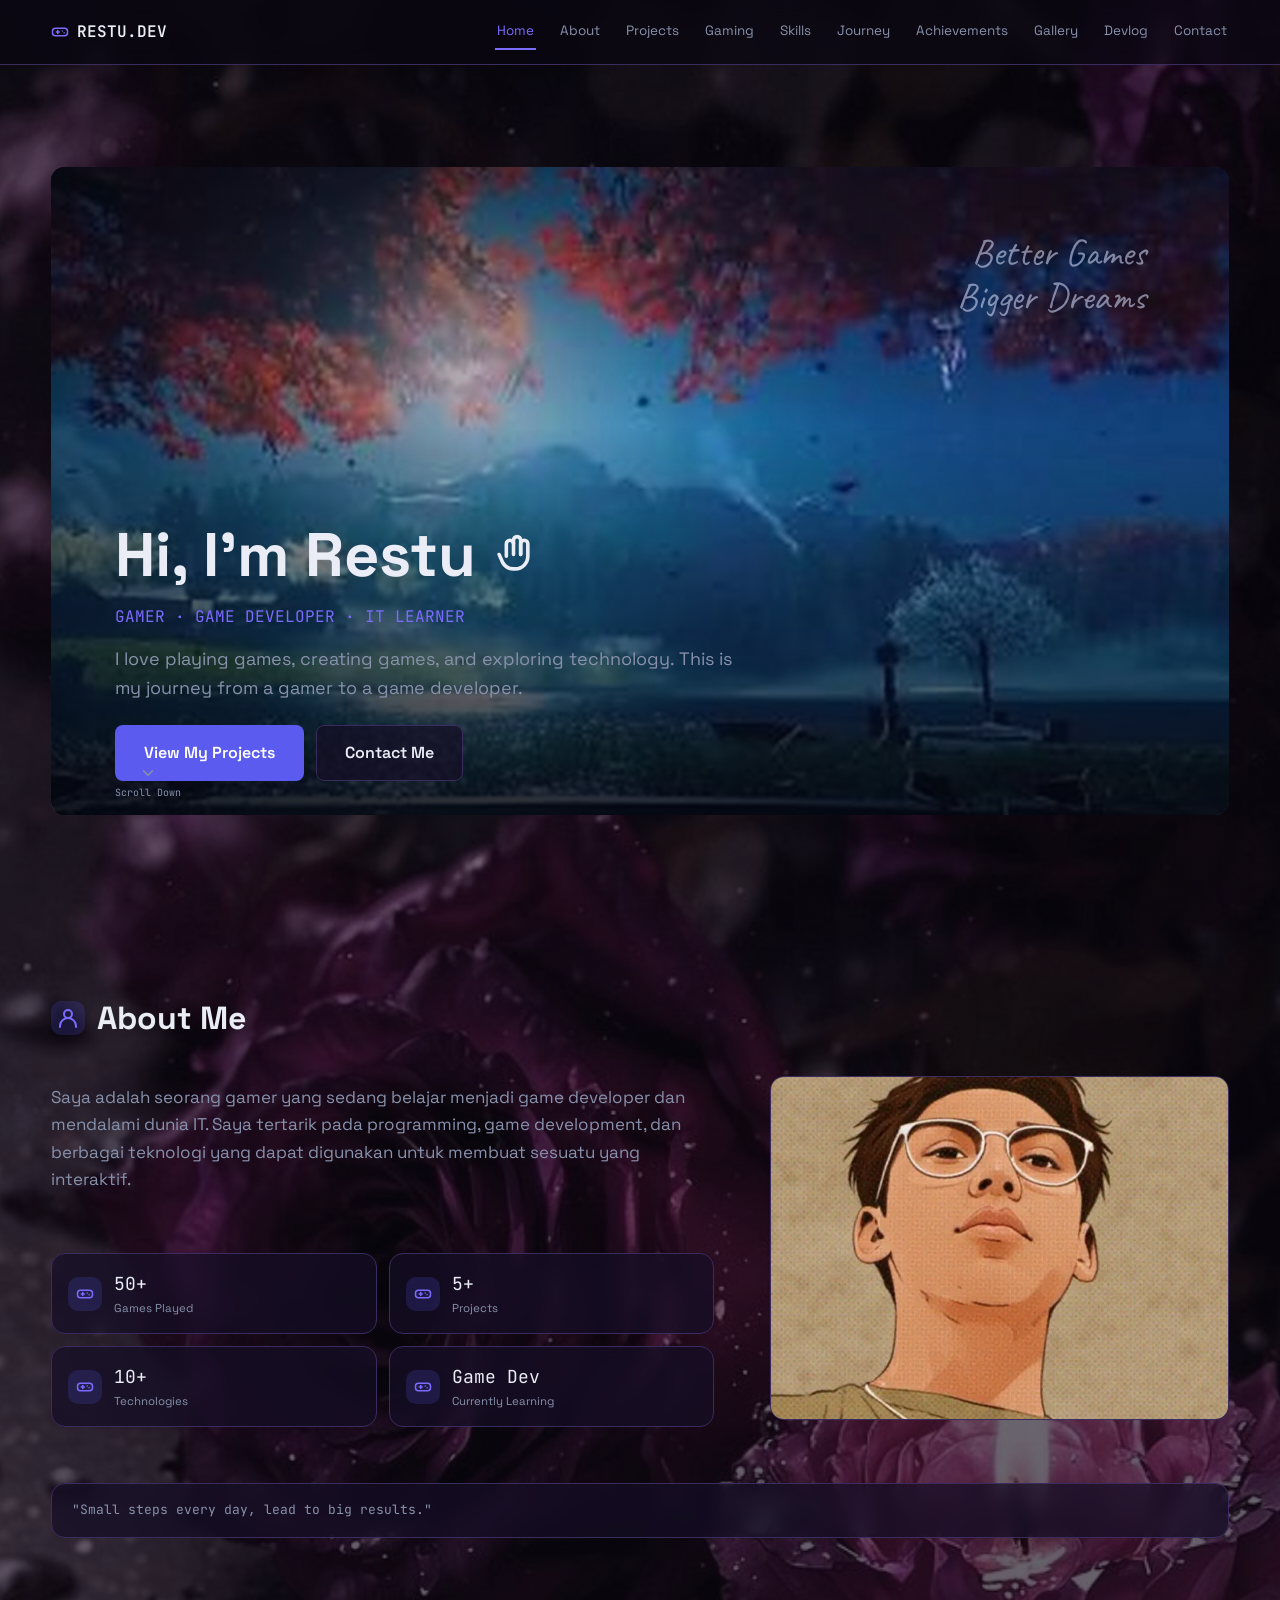
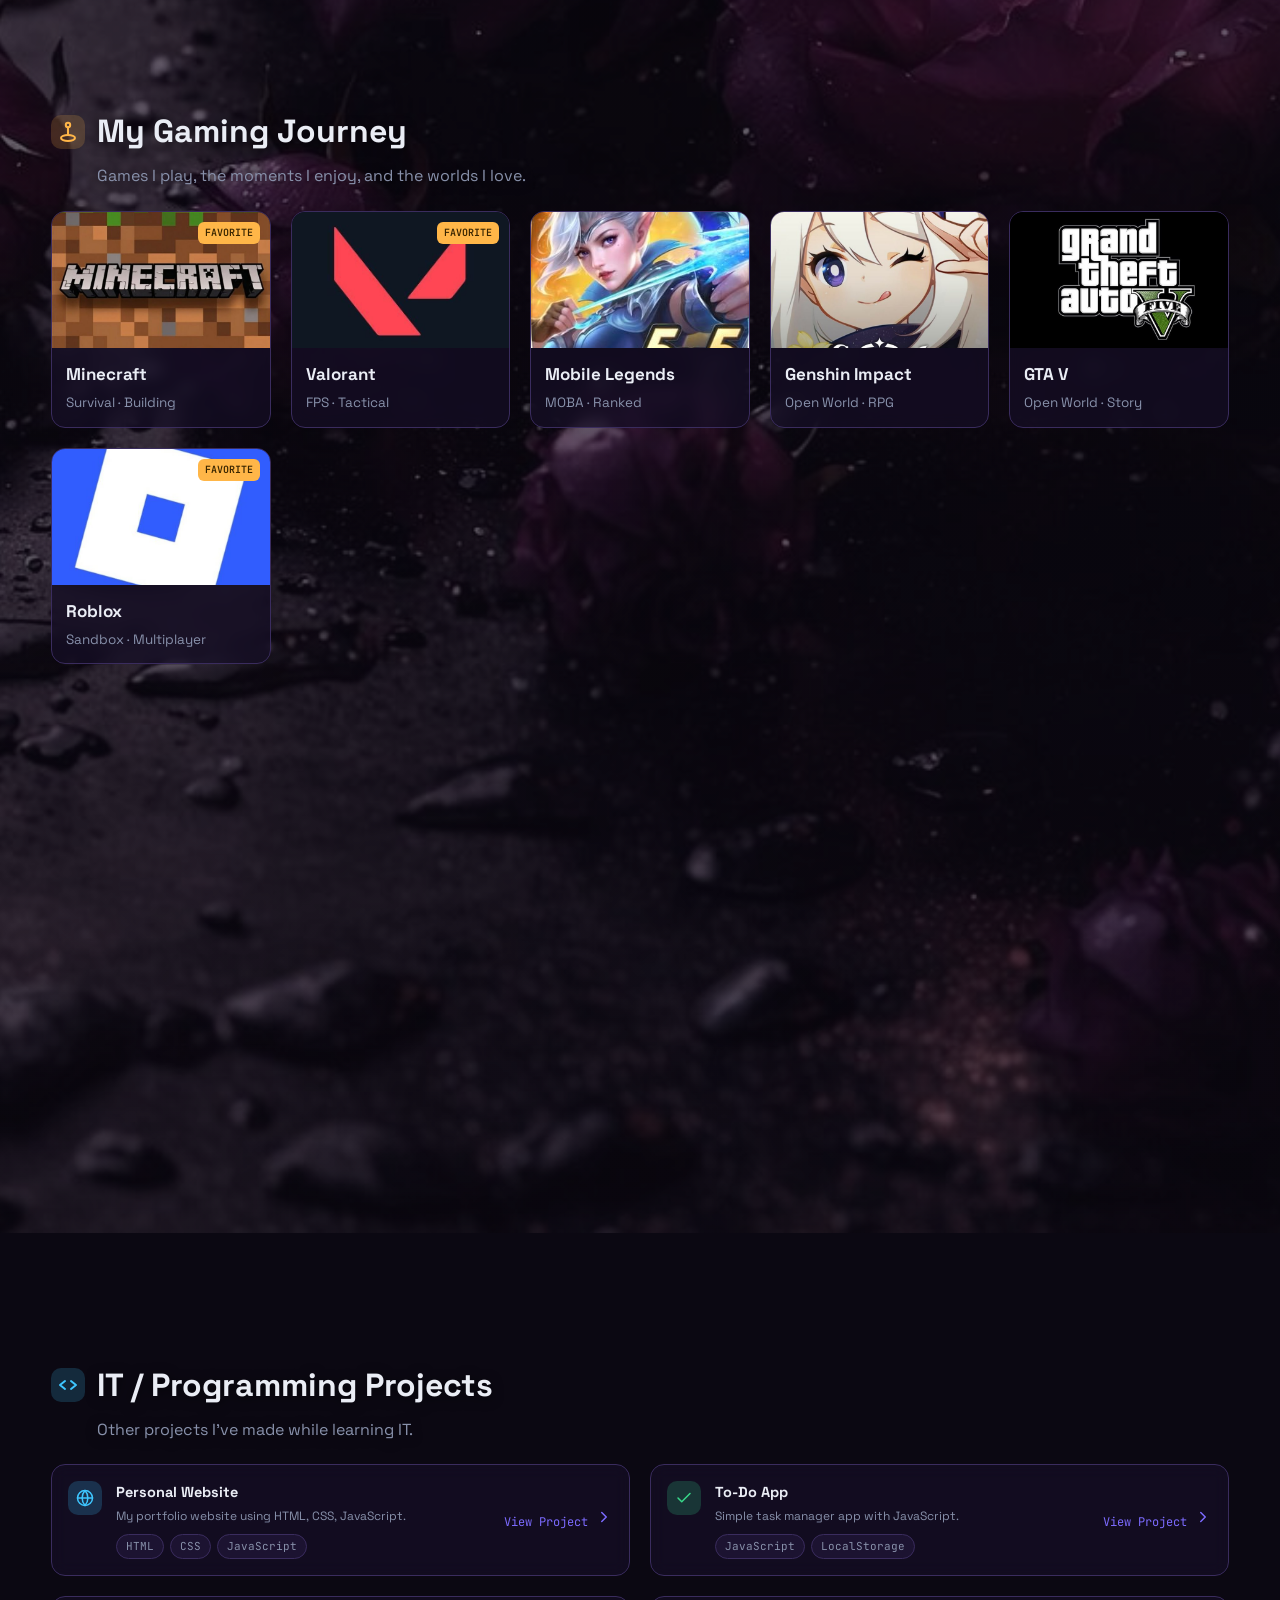
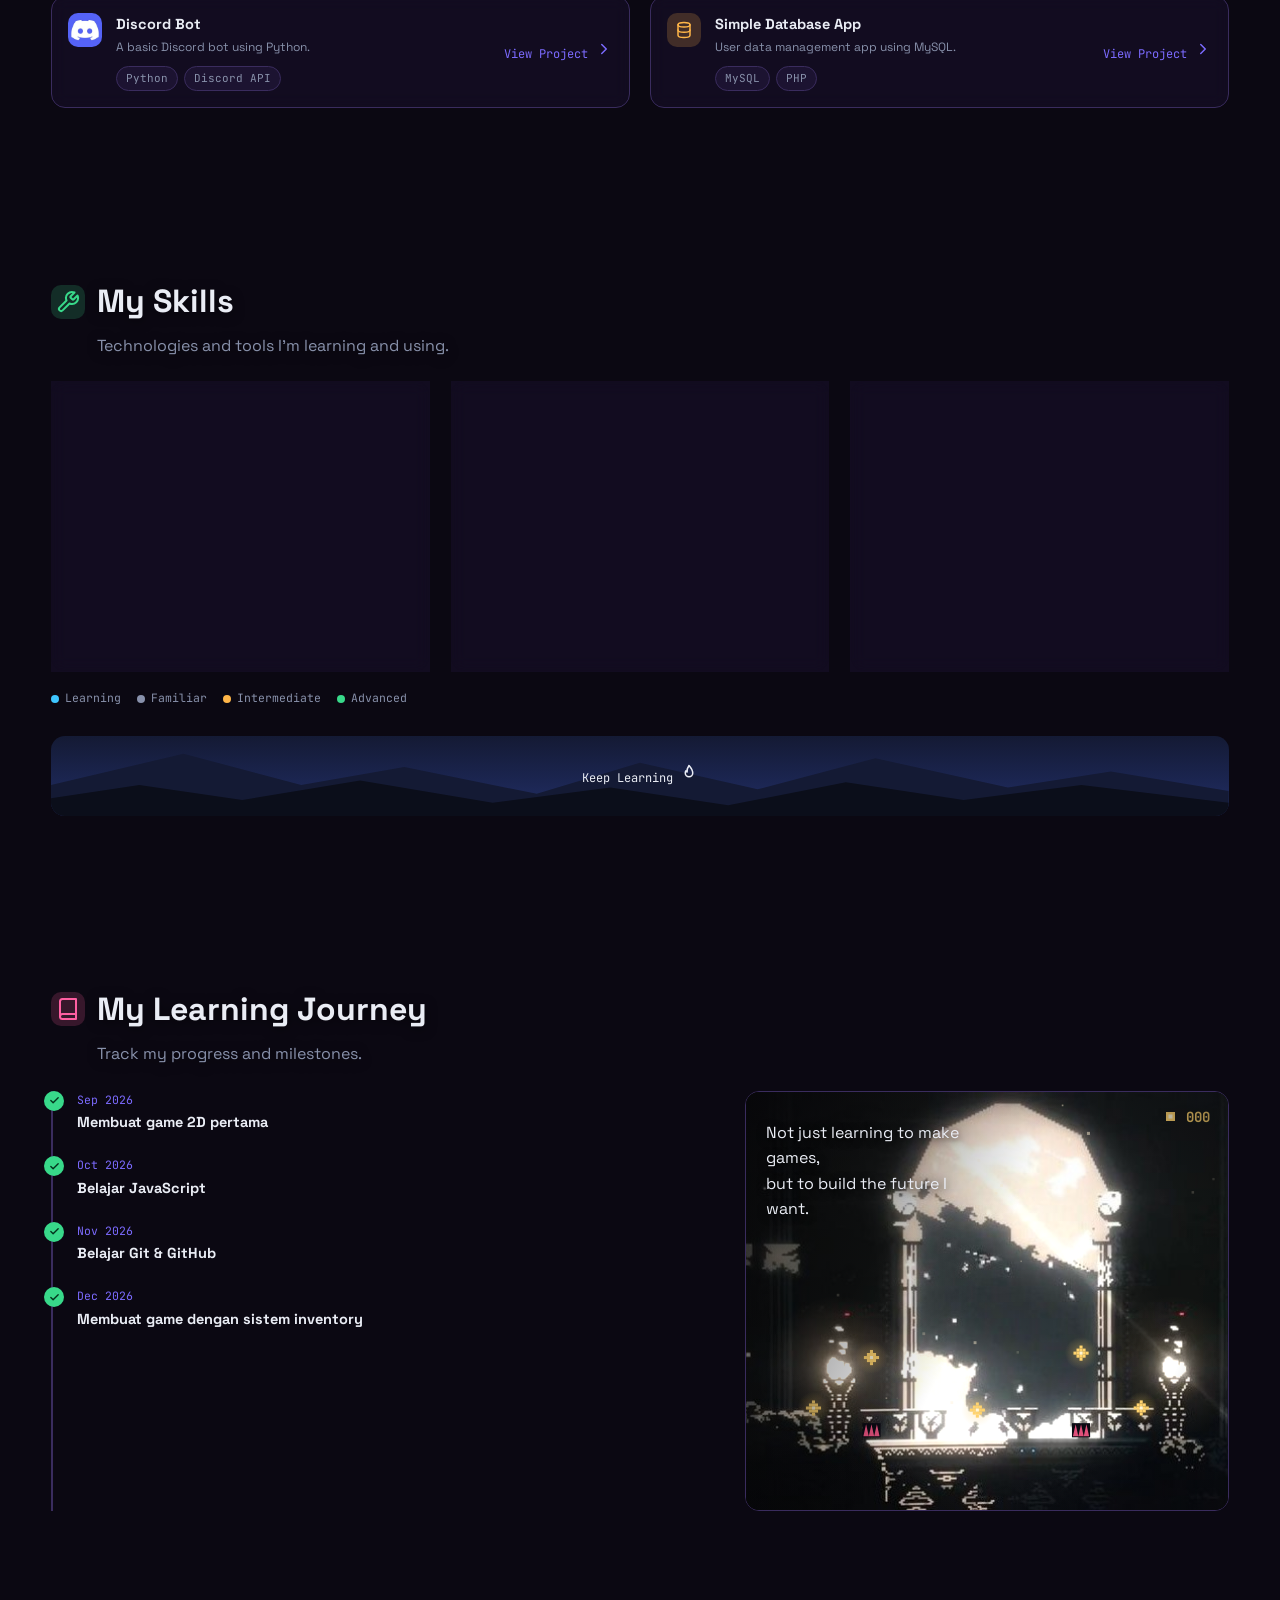
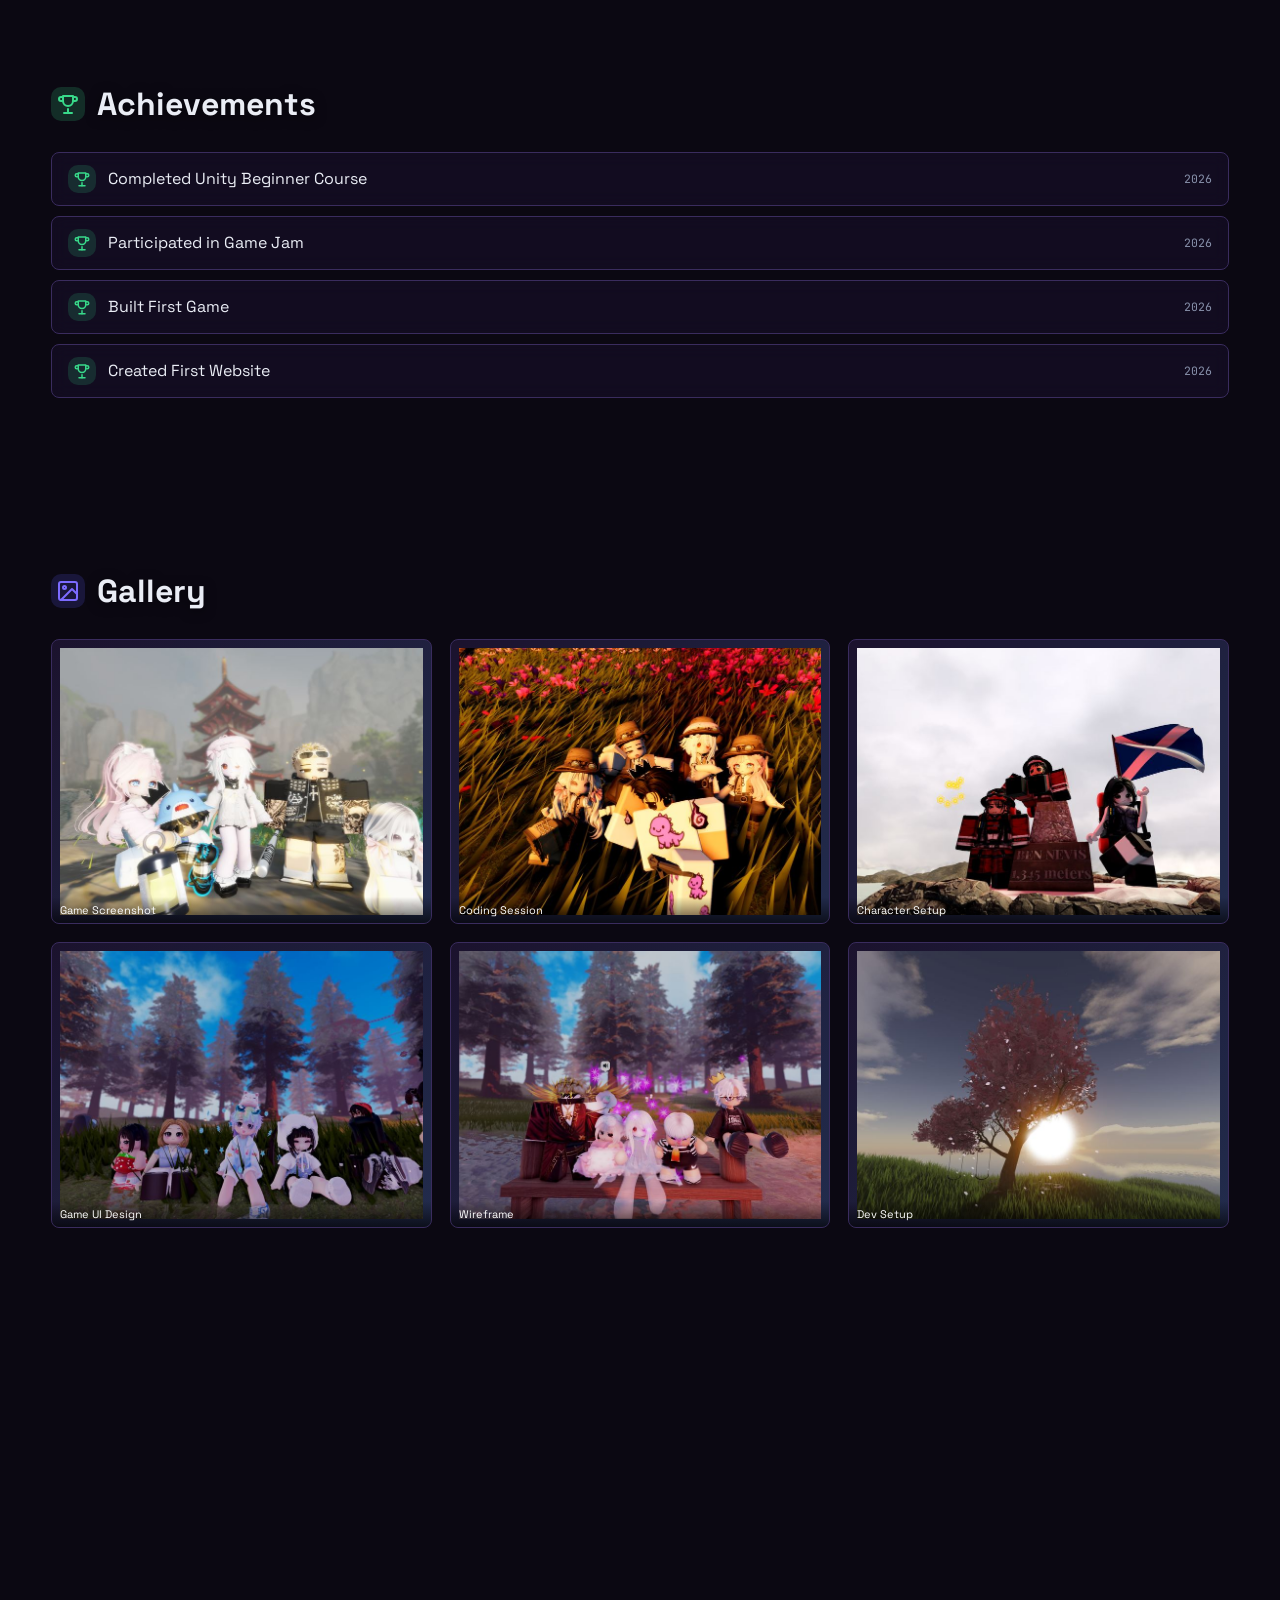
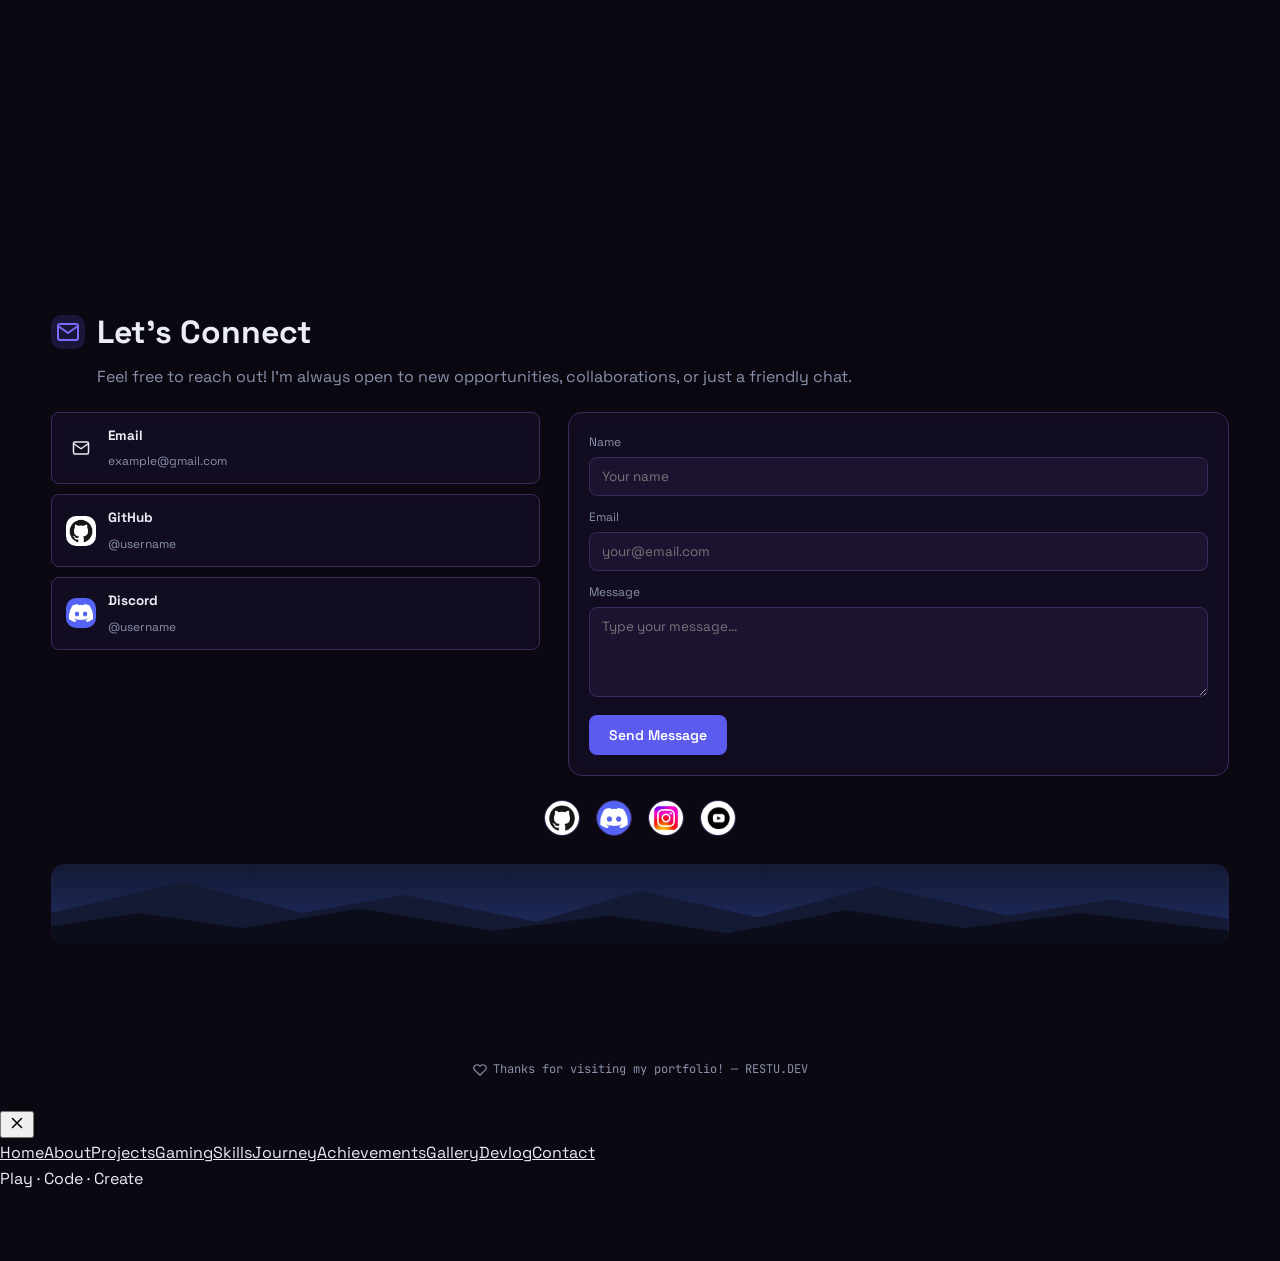
==== commit 24787ee0: "Add files via upload" ====
--- a/index.html
+++ b/index.html
@@ -125,11 +125,12 @@
 </nav>
 
 <section class="hero" id="home"><div class="wrap">
-  <div class="hero-scene scenic scenic-tall">
-    <div class="cloud cloud1"></div>
-    <div class="cloud cloud2"></div>
-    <div class="cloud cloud3"></div>
-    <div class="moon"></div>
+  <div class="hero-scene hero-photo scenic-tall">
+    <div class="hero-photo-img" style="background-image:url('images/hero-bg.jpg')"></div>
+    <div class="hero-photo-overlay"></div>
+    <div class="fireflies" aria-hidden="true">
+      <span></span><span></span><span></span><span></span><span></span><span></span><span></span><span></span>
+    </div>
     <div class="dream-text">Better Games<br>Bigger Dreams</div>
     <div class="hero-copy">
       <h1>Hi, I'm Restu <svg class="icon" aria-hidden="true"><use href="#i-wave"/></svg></h1>
@@ -140,11 +141,6 @@
         <a href="#contact" class="btn btn-ghost">Contact Me</a>
       </div>
     </div>
-    <svg class="mountains" viewBox="0 0 800 140" preserveAspectRatio="none">
-      <path d="M0 140 L0 90 90 40 170 90 240 55 330 100 400 60 480 100 560 50 650 95 720 65 800 100 800 140 Z" fill="#141a34"/>
-      <path d="M0 140 L0 110 60 85 130 115 210 80 300 120 380 90 460 125 540 85 620 118 700 90 800 120 800 140 Z" fill="#0b0e1a"/>
-    </svg>
-    <div class="figure"></div>
     <div class="scroll-cue"><svg class="icon"><use href="#i-chevron-down"/></svg><span>Scroll Down</span></div>
   </div>
 </div></section>
--- a/css/style.css
+++ b/css/style.css
@@ -403,3 +403,36 @@
   background:linear-gradient(115deg,rgba(5,5,8,.8) 0%,rgba(5,5,8,0) 48%), radial-gradient(ellipse at center,transparent 60%,rgba(5,5,8,.5) 100%)}
 .pixel-card .journey-quote{position:relative; z-index:3; text-shadow:0 2px 10px rgba(0,0,0,.9)}
 @media (min-width:1024px){ .pixel-card{min-height:420px} .pixel-card .journey-quote{font-size:16px} }
+
+/* ===== HERO: foto latar bergerak (Ken Burns) + kunang-kunang ===== */
+.hero-photo{position:relative; overflow:hidden; border-radius:var(--radius); background:#050912}
+.hero-photo-img{position:absolute; inset:-6%; background-size:cover; background-position:center; z-index:0;
+  animation:heroKenBurns 24s ease-in-out infinite alternate}
+.hero-photo-overlay{position:absolute; inset:0; z-index:1; pointer-events:none;
+  background:
+    linear-gradient(0deg, rgba(4,6,14,.85) 0%, rgba(4,6,14,.38) 40%, rgba(4,6,14,.12) 60%, rgba(4,6,14,.5) 100%),
+    linear-gradient(100deg, rgba(4,6,14,.55) 0%, rgba(4,6,14,0) 48%)}
+.fireflies{position:absolute; inset:0; z-index:1; pointer-events:none}
+.fireflies span{position:absolute; width:3px; height:3px; border-radius:50%; background:#ffe9a8;
+  box-shadow:0 0 6px 2px rgba(255,233,168,.9); opacity:0; animation:firefly 7s ease-in-out infinite}
+.fireflies span:nth-child(1){left:12%; top:70%; animation-delay:.2s}
+.fireflies span:nth-child(2){left:22%; top:55%; animation-delay:1.6s}
+.fireflies span:nth-child(3){left:35%; top:75%; animation-delay:3.1s}
+.fireflies span:nth-child(4){left:48%; top:60%; animation-delay:.8s}
+.fireflies span:nth-child(5){left:61%; top:72%; animation-delay:2.4s}
+.fireflies span:nth-child(6){left:74%; top:50%; animation-delay:4s}
+.fireflies span:nth-child(7){left:85%; top:68%; animation-delay:1.2s}
+.fireflies span:nth-child(8){left:92%; top:40%; animation-delay:3.6s}
+
+@keyframes heroKenBurns{0%{transform:scale(1) translate(0,0)}100%{transform:scale(1.1) translate(-1.8%,-1.2%)}}
+@keyframes firefly{
+  0%{opacity:0; transform:translate(0,0)}
+  15%{opacity:1}
+  50%{opacity:.4; transform:translate(10px,-16px)}
+  85%{opacity:1; transform:translate(-6px,-30px)}
+  100%{opacity:0; transform:translate(4px,-42px)}
+}
+
+@media (prefers-reduced-motion: reduce){
+  .hero-photo-img, .fireflies span{animation:none}
+}
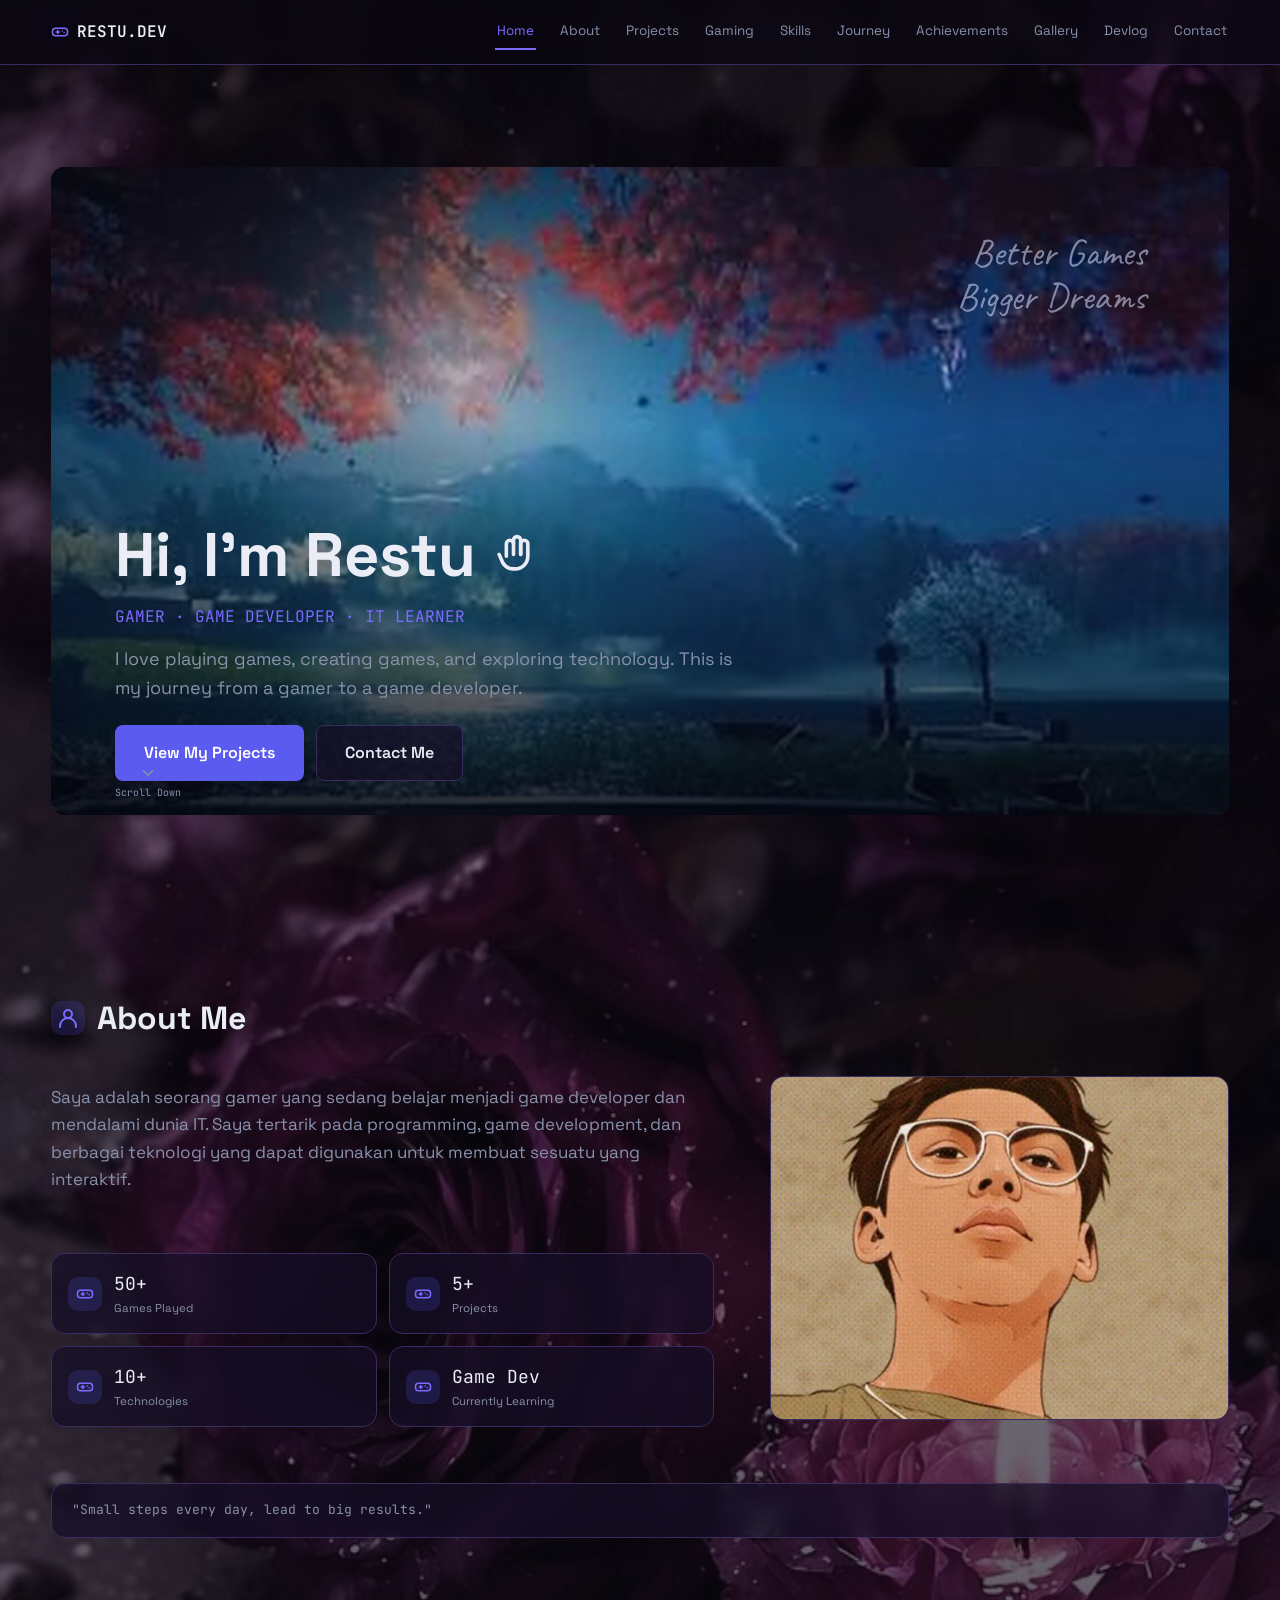
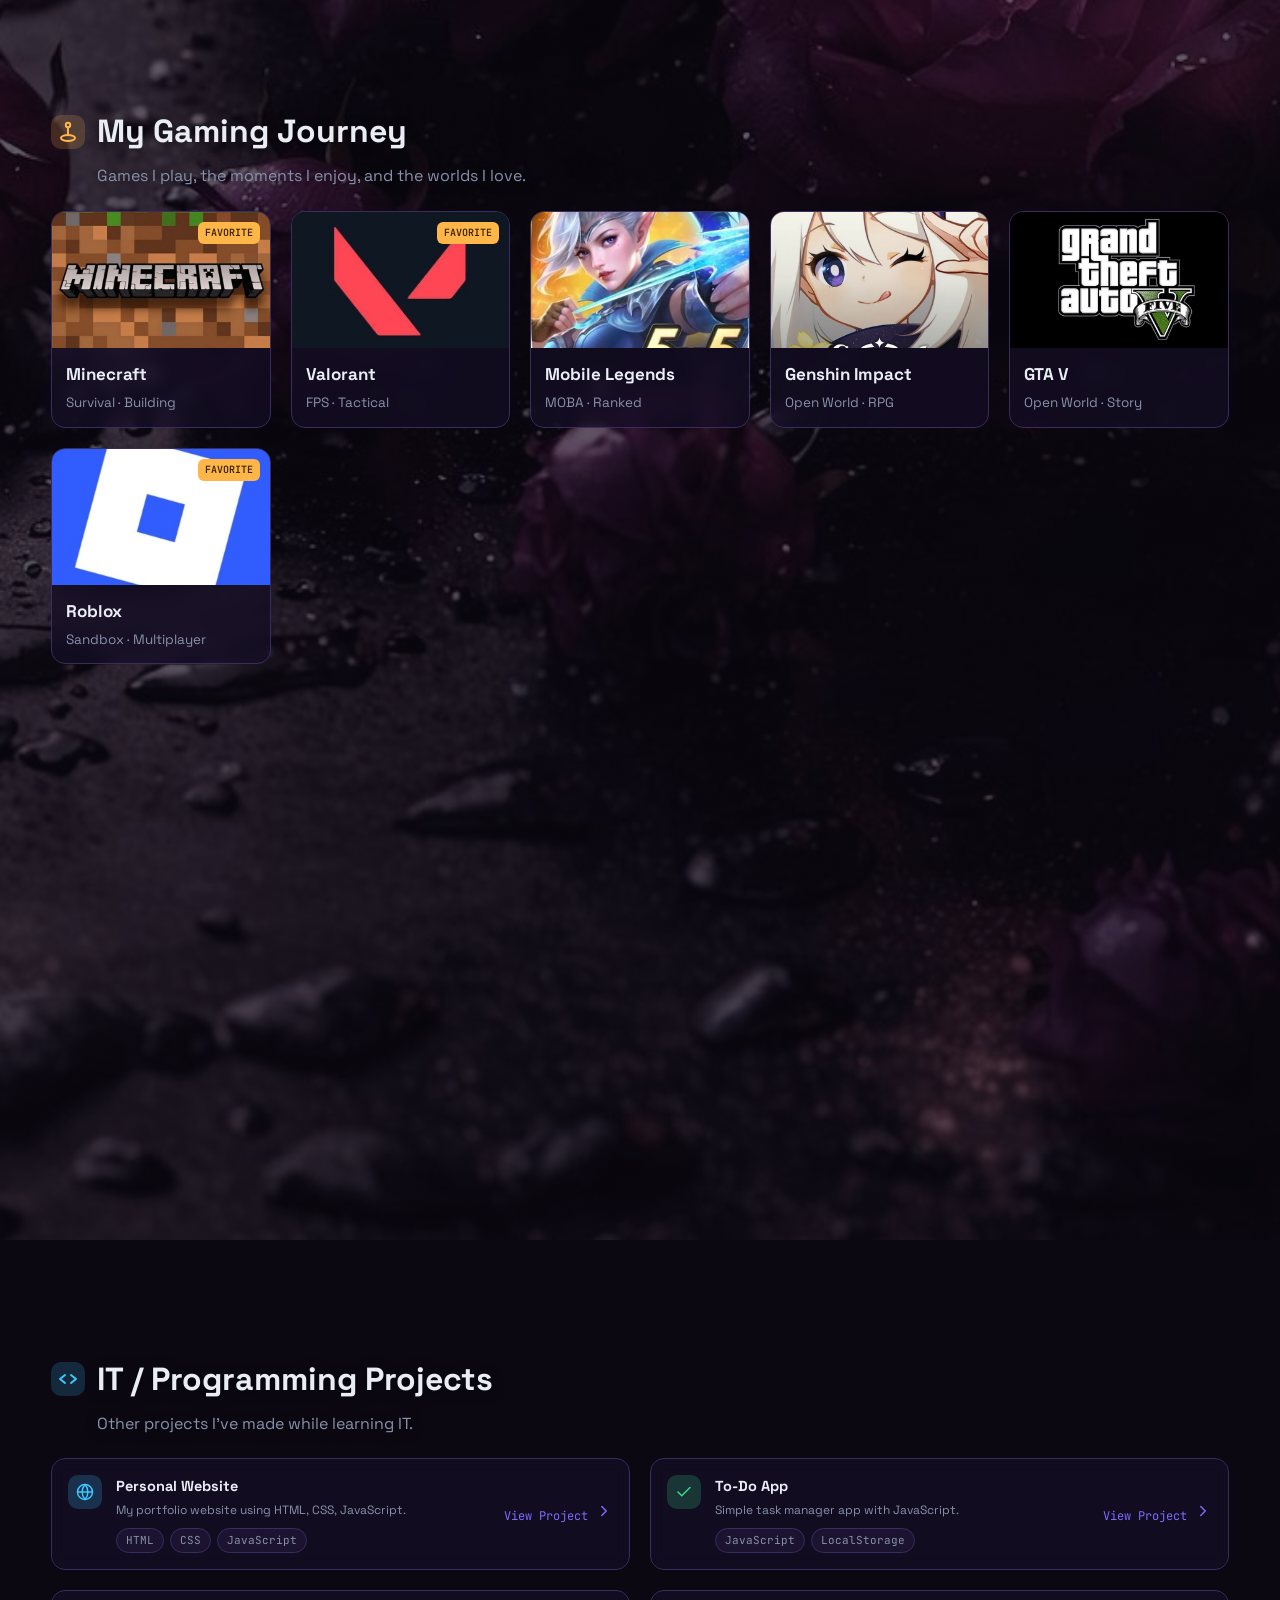
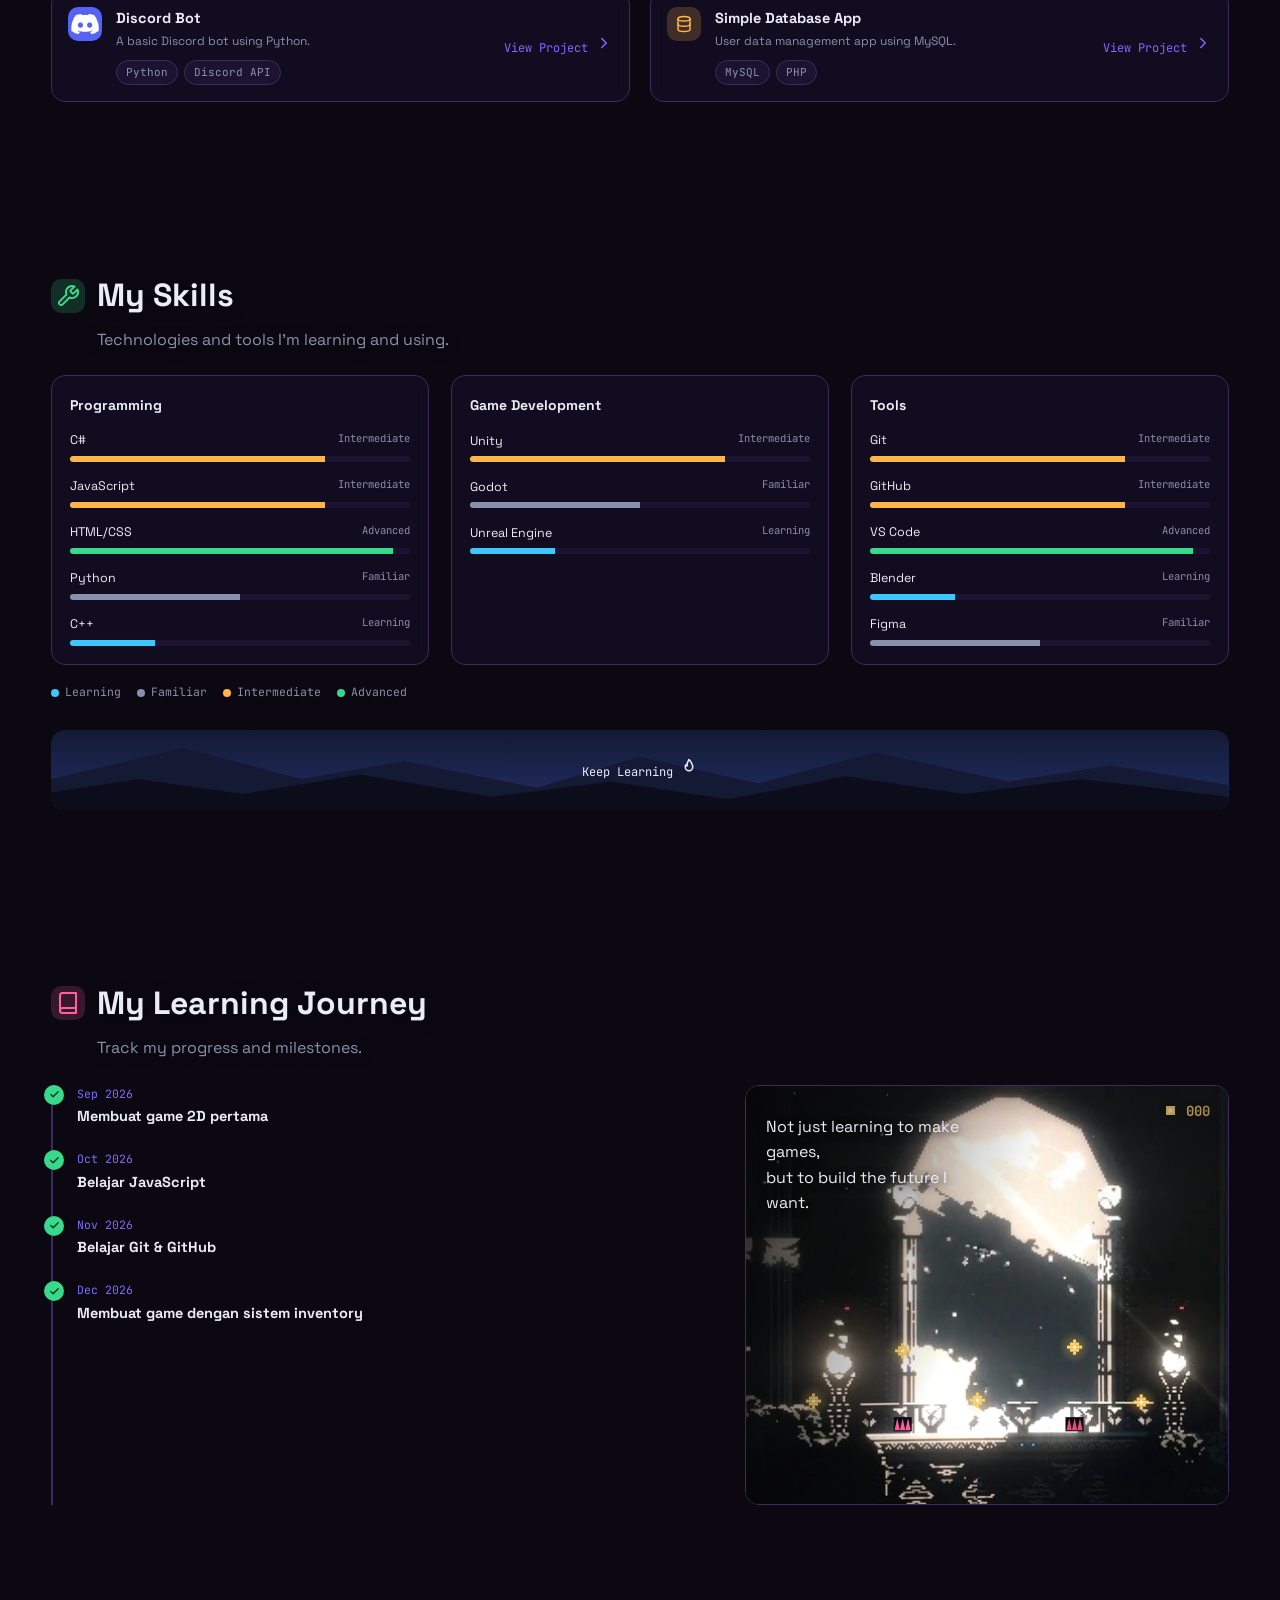
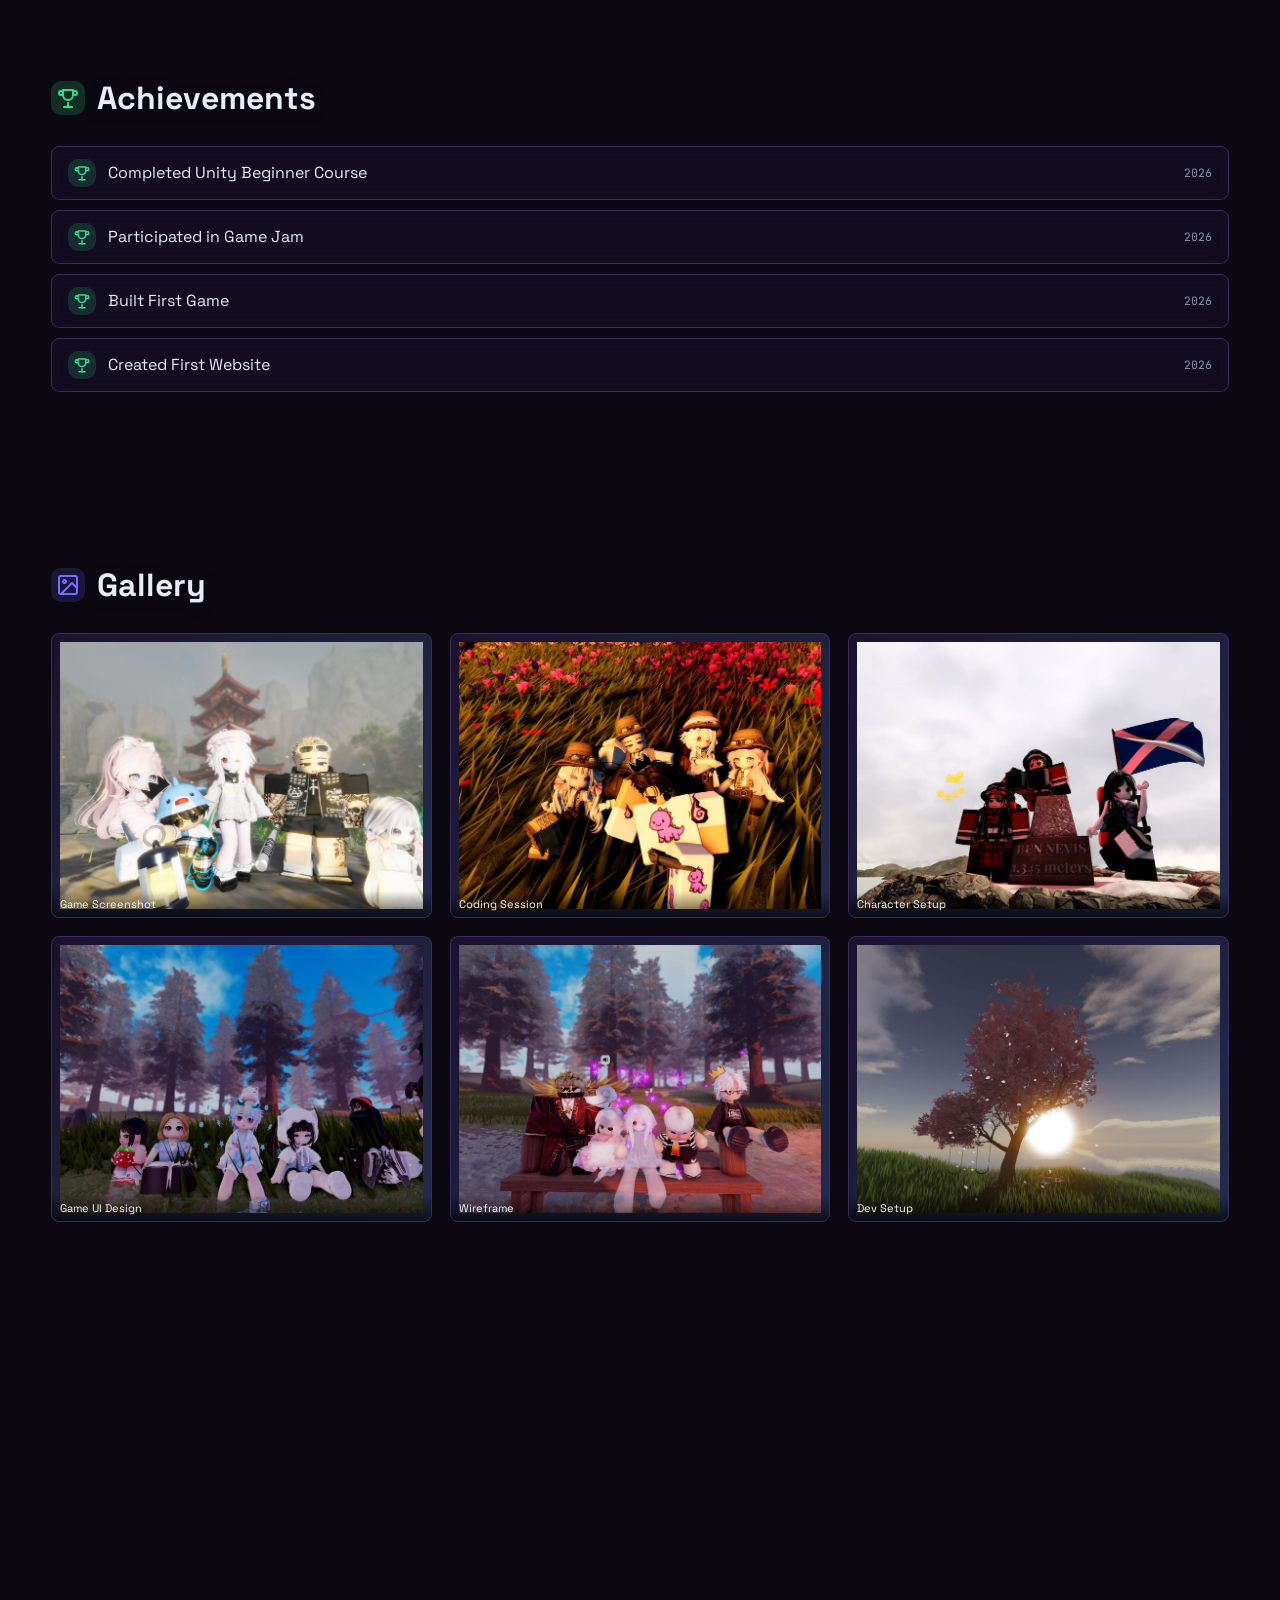
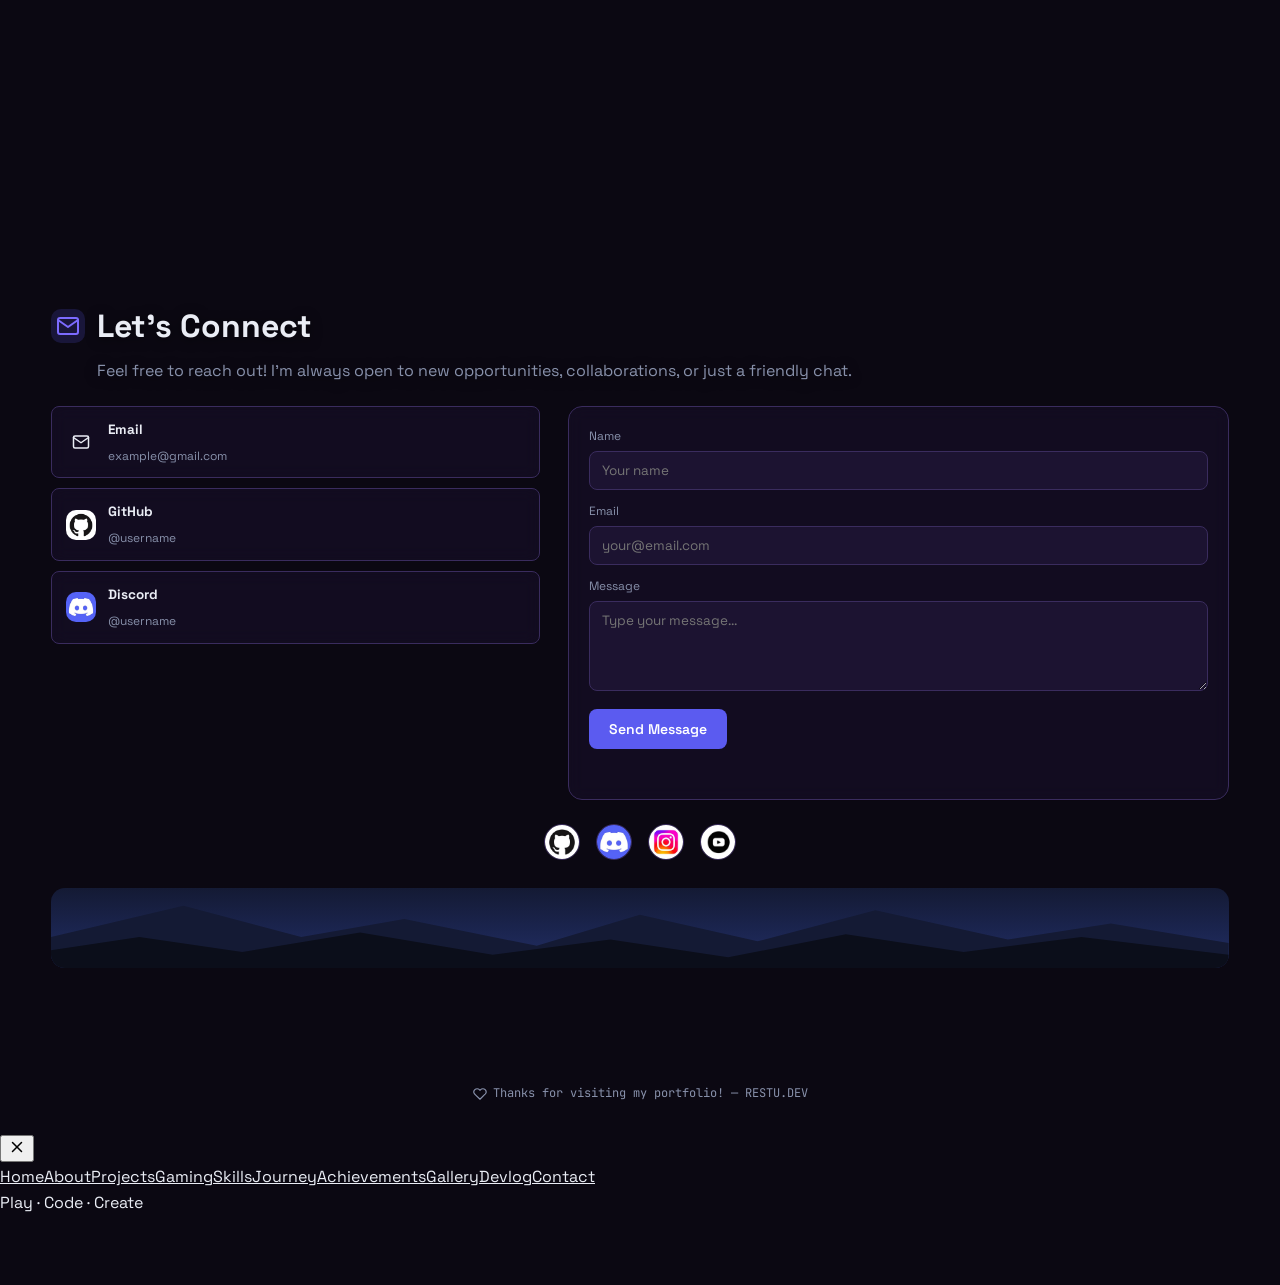
==== commit a05f0c59: "Add files via upload" ====
--- a/index.html
+++ b/index.html
@@ -226,11 +226,12 @@
   <p class="sub">Feel free to reach out! I'm always open to new opportunities, collaborations, or just a friendly chat.</p>
   <div class="contact-wrap">
     <div class="contact-list" id="contactWrap"></div>
-    <form class="contact-form" onsubmit="return false">
-      <label>Name<input type="text" placeholder="Your name"></label>
-      <label>Email<input type="email" placeholder="your@email.com"></label>
-      <label>Message<textarea placeholder="Type your message..."></textarea></label>
-      <button class="btn btn-primary" type="submit">Send Message</button>
+    <form class="contact-form" id="contactForm">
+      <label>Name<input type="text" id="cfName" name="name" placeholder="Your name" required></label>
+      <label>Email<input type="email" id="cfEmail" name="email" placeholder="your@email.com" required></label>
+      <label>Message<textarea id="cfMessage" name="message" placeholder="Type your message..." required></textarea></label>
+      <button class="btn btn-primary" type="submit" id="cfSubmit">Send Message</button>
+      <p class="form-status" id="cfStatus" role="status" aria-live="polite"></p>
     </form>
   </div>
   <div class="social-row" id="socialRow"></div>
@@ -263,6 +264,11 @@
     <figcaption id="lightboxCaption"></figcaption>
   </figure>
 </div>
+
+<!-- Firebase SDK (compat, lewat CDN — cocok untuk situs statis tanpa build tool) -->
+<script src="https://www.gstatic.com/firebasejs/10.12.2/firebase-app-compat.js"></script>
+<script src="https://www.gstatic.com/firebasejs/10.12.2/firebase-firestore-compat.js"></script>
+<script src="https://www.gstatic.com/firebasejs/10.12.2/firebase-analytics-compat.js"></script>
 
 <script src="js/data.js" defer></script>
 <script src="js/backend.js" defer></script>
--- a/css/style.css
+++ b/css/style.css
@@ -436,3 +436,9 @@
 @media (prefers-reduced-motion: reduce){
   .hero-photo-img, .fireflies span{animation:none}
 }
+
+/* ===== Contact form: status kirim pesan (Firebase) ===== */
+.form-status{min-height:18px; margin:0; font-size:13px}
+.form-status.success{color:var(--green)}
+.form-status.error{color:#ff6b7a}
+.contact-form button[disabled]{opacity:.65; cursor:not-allowed}
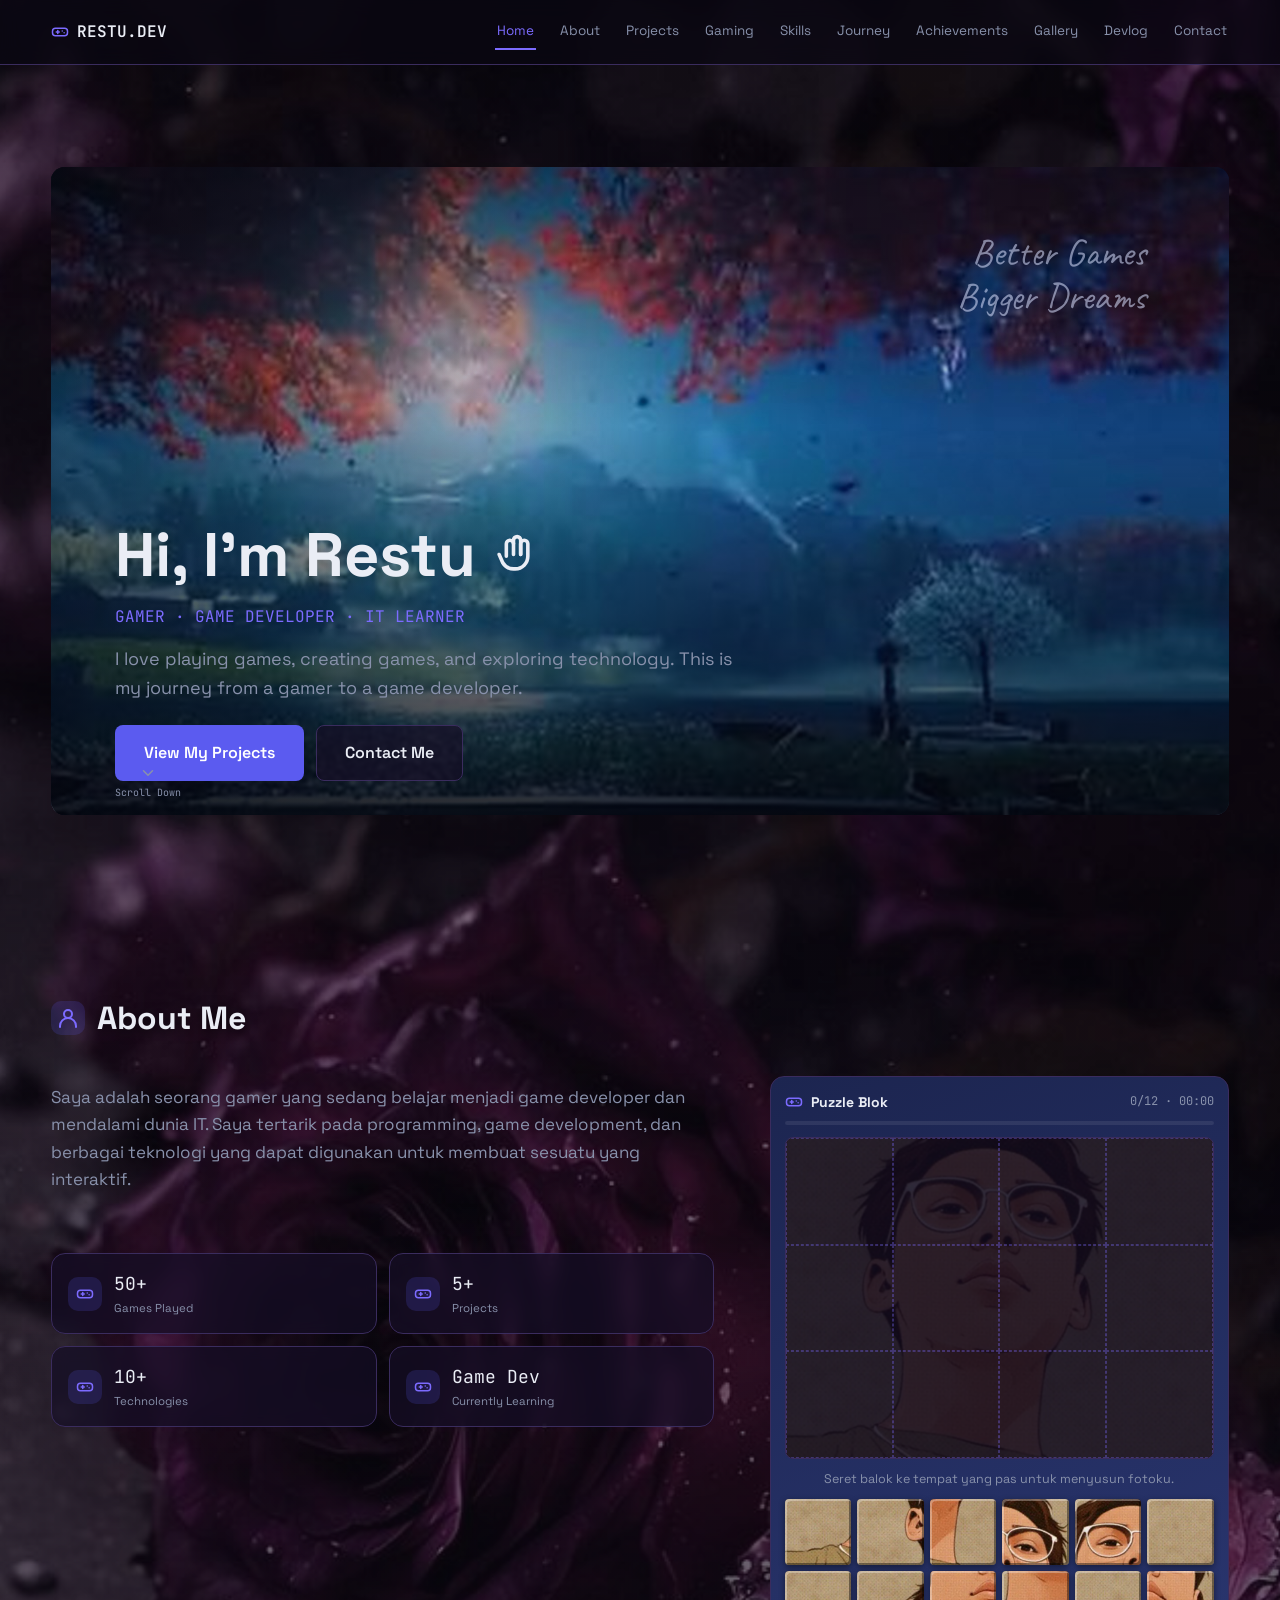
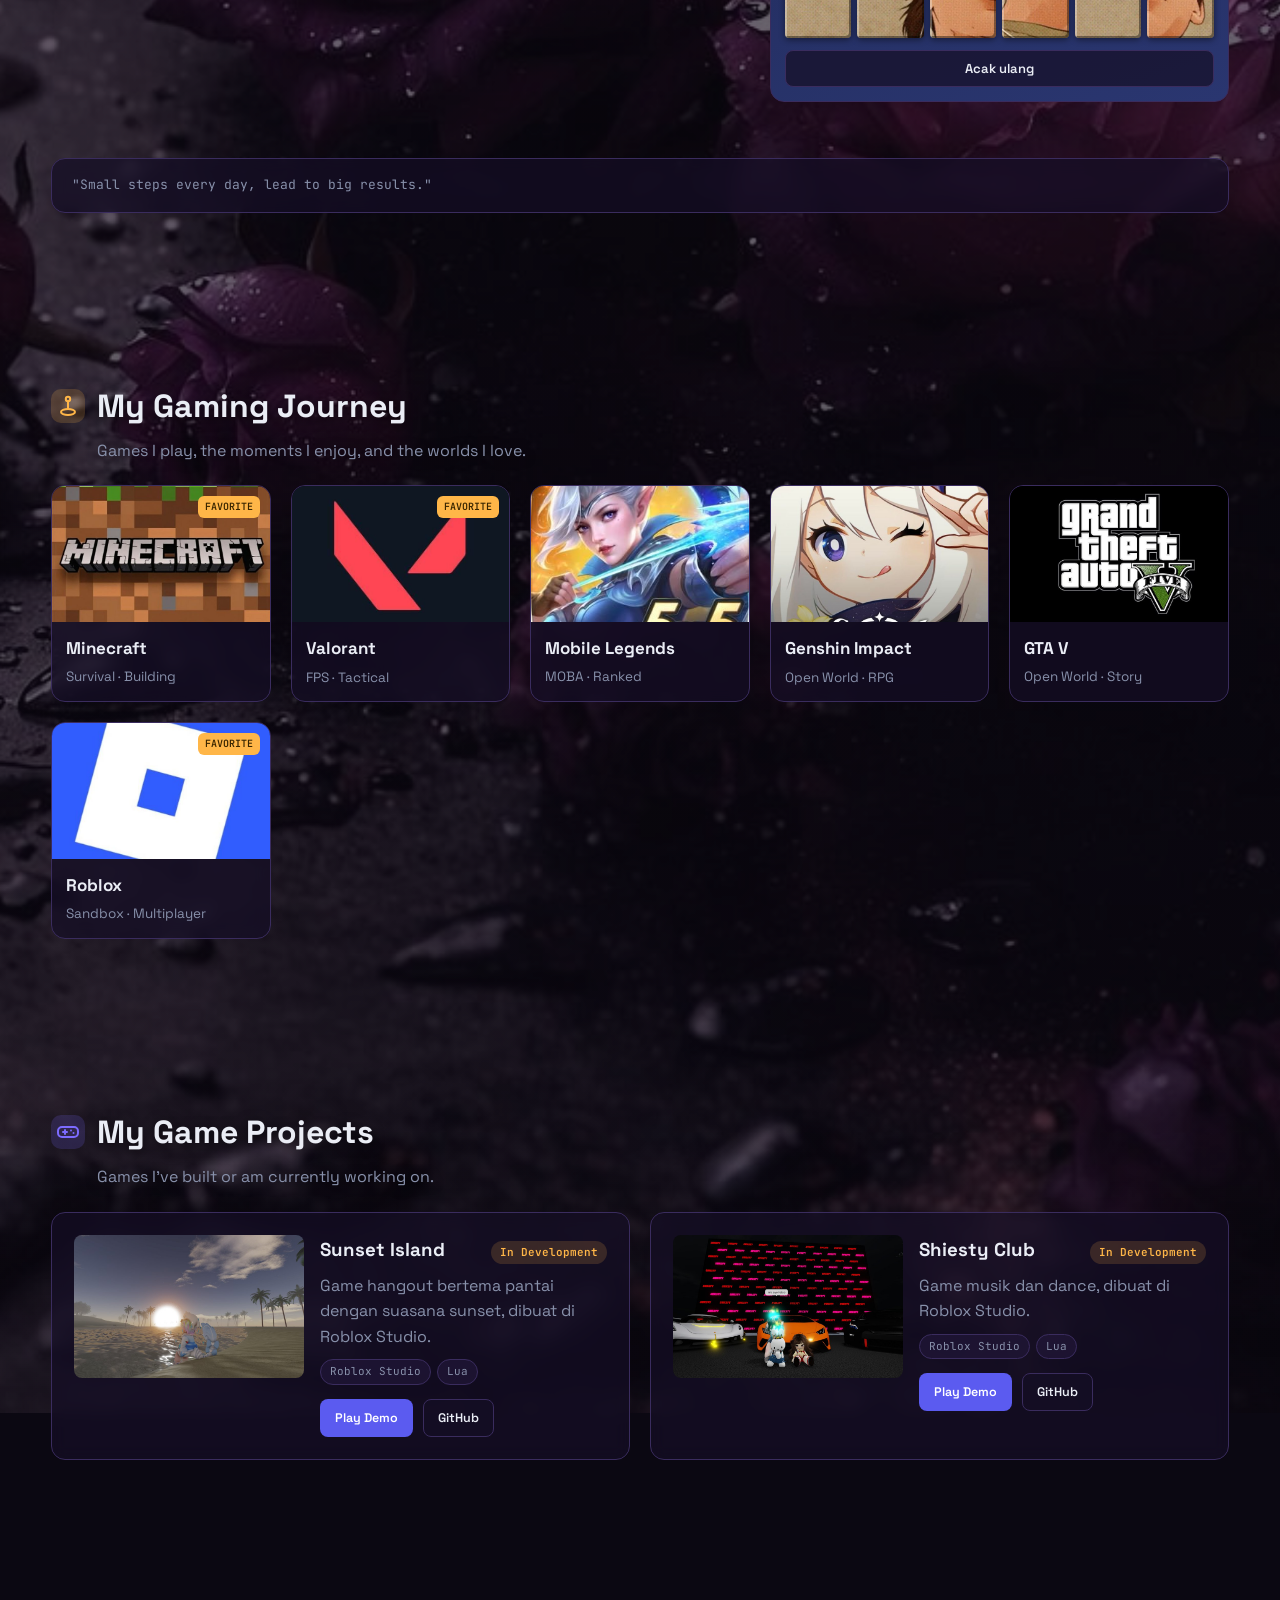
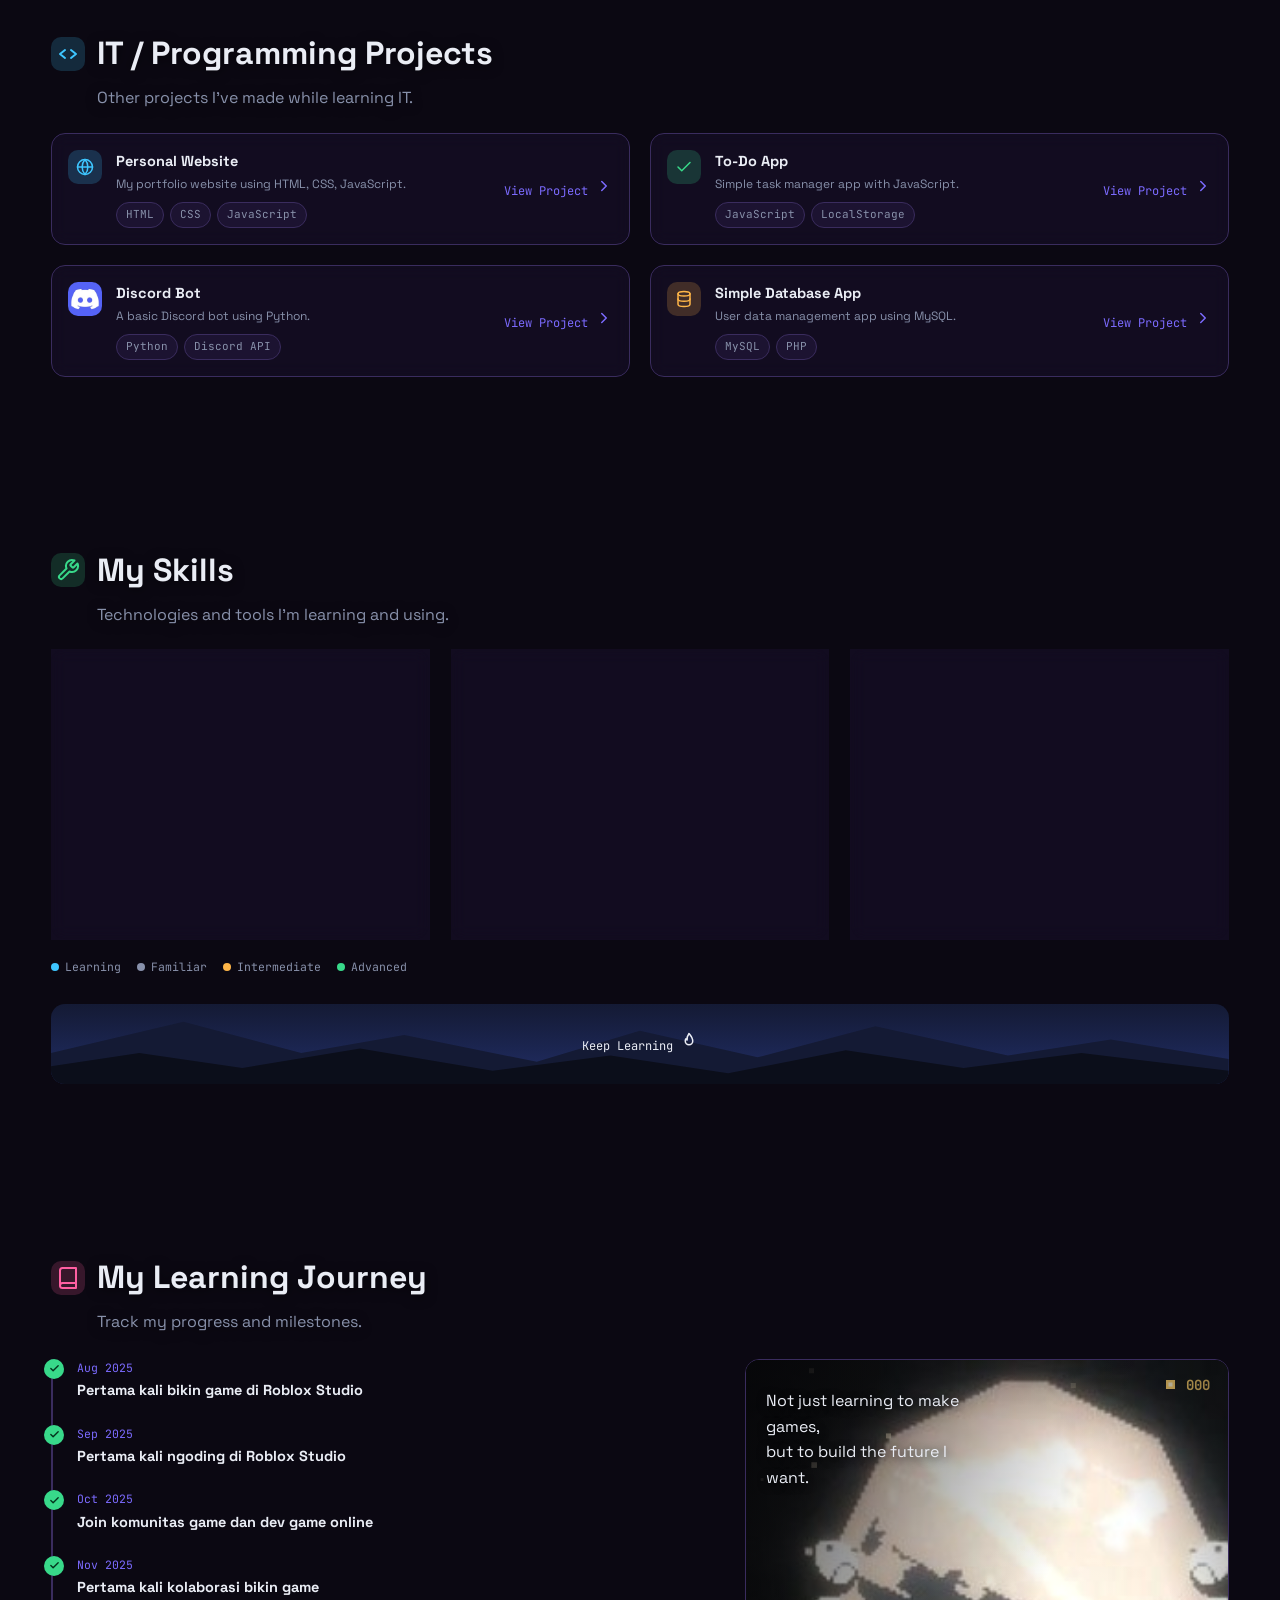
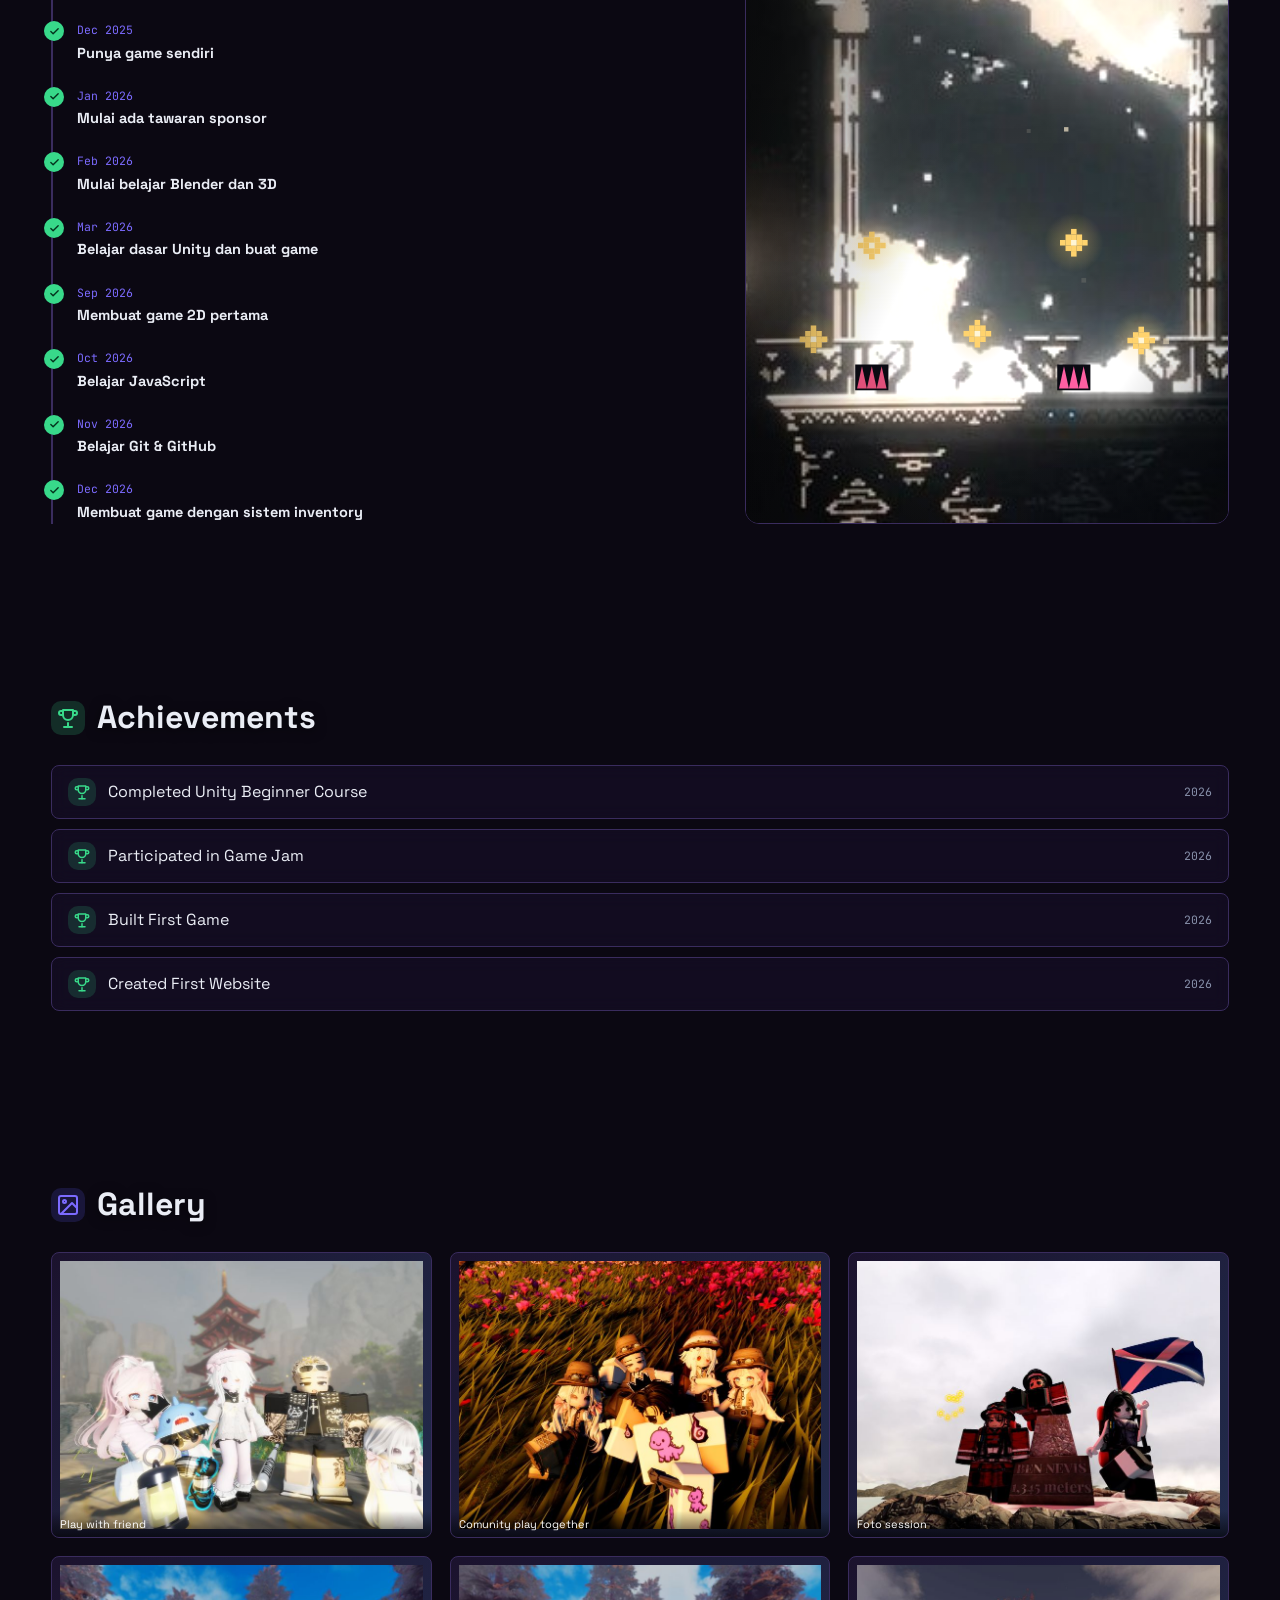
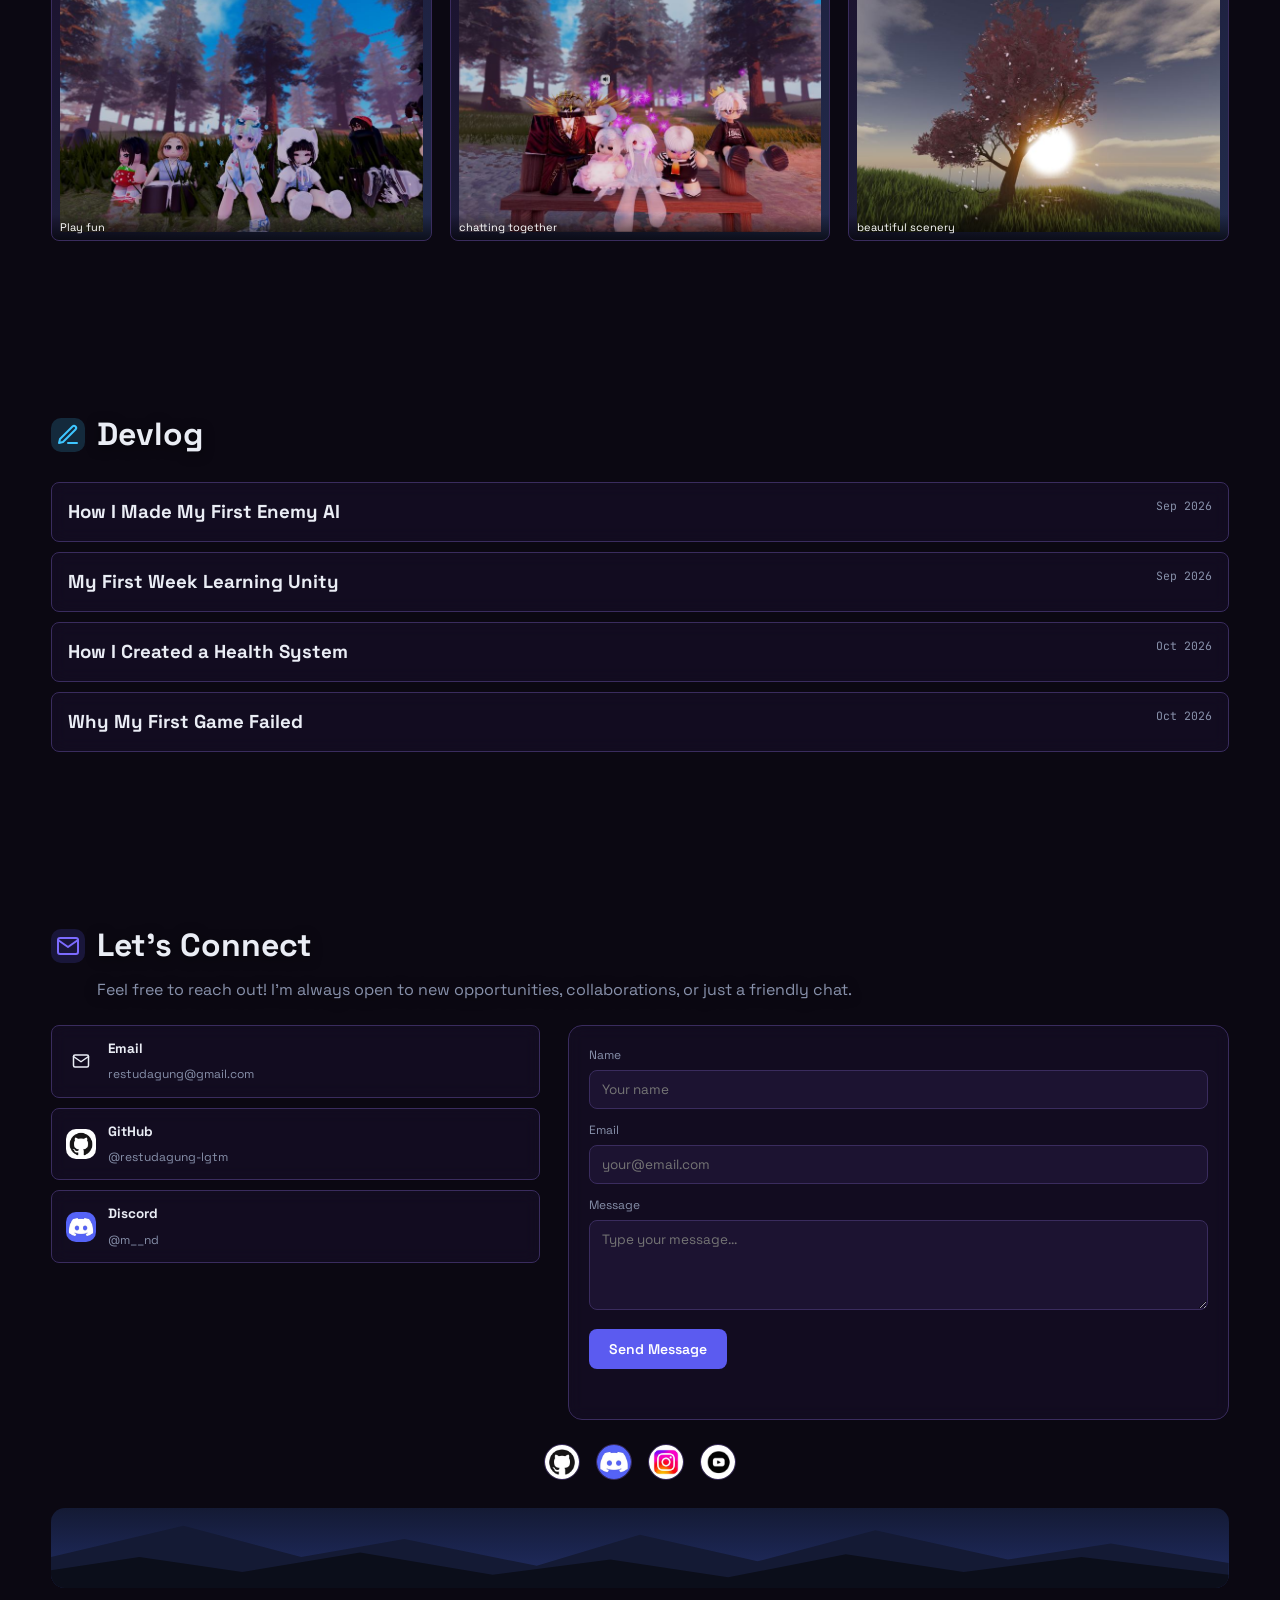
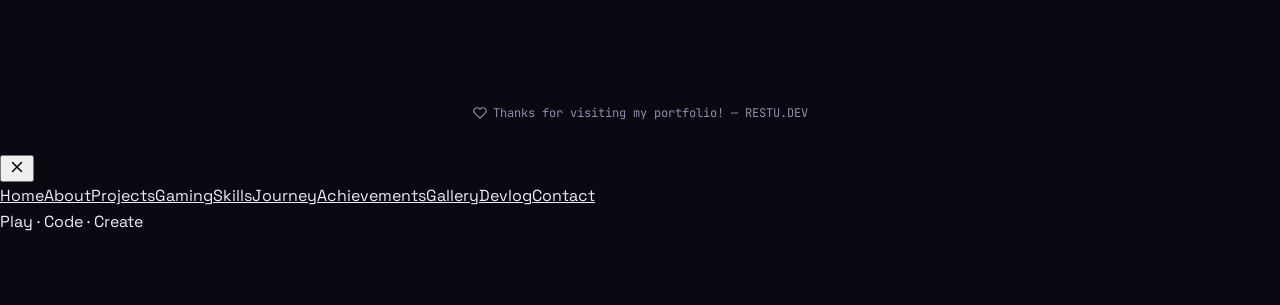
==== commit 3d513ed9: "Add files via upload" ====
--- a/index.html
+++ b/index.html
@@ -151,7 +151,18 @@
     <div class="about-text">
       <p>Saya adalah seorang gamer yang sedang belajar menjadi game developer dan mendalami dunia IT. Saya tertarik pada programming, game development, dan berbagai teknologi yang dapat digunakan untuk membuat sesuatu yang interaktif.</p>
     </div>
-    <div class="avatar-card"><img src="images/avatar.jpg" alt="Foto profil Restu"></div>
+    <div class="avatar-card puzzle-card" id="puzzleGame">
+      <div class="pz-head">
+        <span class="pz-title"><svg class="icon" aria-hidden="true"><use href="#i-gamepad"/></svg>Puzzle Blok</span>
+        <span class="pz-stat mono"><span id="pzCount">0/12</span> · <span id="pzTime">00:00</span></span>
+      </div>
+      <div class="pz-progress" aria-hidden="true"><i></i></div>
+      <div class="pz-board" id="pzBoard" role="group" aria-label="Papan puzzle 4 kali 3"></div>
+      <p class="pz-msg" id="pzMsg" aria-live="polite"></p>
+      <div class="pz-tray" id="pzTray" aria-label="Balok yang belum dipasang"></div>
+      <button type="button" class="btn btn-ghost pz-reset" id="pzReset">Acak ulang</button>
+      <noscript><img class="pz-fallback" src="images/avatar.jpg" alt="Foto profil Restu"></noscript>
+    </div>
     <div class="stats" id="statsGrid"></div>
     <div class="quote-card">"Small steps every day, lead to big results."</div>
   </div>
@@ -277,5 +288,6 @@
 <script src="js/animations.js" defer></script>
 <script src="js/parallax.js" defer></script>
 <script src="js/pixel-scene.js" defer></script>
+<script src="js/puzzle.js" defer></script>
 </body>
 </html>
--- a/css/style.css
+++ b/css/style.css
@@ -303,7 +303,15 @@
 /* ===== MOBILE BOTTOM TAB BAR ===== */
 .tabbar{display:none}
 @media (max-width:768px){
-  .desk-links{display:none}
+  /* nav lengkap ala desktop, tapi bisa di-scroll ke samping karena layarnya sempit */
+  nav .bar{flex-wrap:wrap; row-gap:10px}
+  .desk-links{
+    display:flex; order:3; width:100%; gap:20px;
+    overflow-x:auto; -webkit-overflow-scrolling:touch; scrollbar-width:none;
+    padding-top:10px; border-top:1px solid var(--line);
+  }
+  .desk-links::-webkit-scrollbar{display:none}
+  .desk-links a{flex:0 0 auto; white-space:nowrap}
   .tabbar{
     display:flex; position:fixed; left:0; right:0; bottom:0; z-index:30;
     background:rgba(15,19,36,.95); backdrop-filter:blur(8px); border-top:1px solid var(--line);
@@ -442,3 +450,55 @@
 .form-status.success{color:var(--green)}
 .form-status.error{color:#ff6b7a}
 .contact-form button[disabled]{opacity:.65; cursor:not-allowed}
+
+/* ===== ABOUT: minigame puzzle blok (menggantikan foto avatar statis) ===== */
+.puzzle-card{aspect-ratio:auto; display:block; padding:14px; touch-action:pan-y; user-select:none; -webkit-user-select:none}
+.pz-head{display:flex; justify-content:space-between; align-items:center; gap:10px; margin-bottom:8px}
+.pz-title{display:flex; align-items:center; gap:8px; font-weight:700; font-size:14px}
+.pz-title .icon{color:var(--primary2)}
+.pz-stat{font-size:12px; color:var(--muted)}
+.pz-progress{height:4px; border-radius:4px; background:rgba(255,255,255,.08); overflow:hidden; margin-bottom:12px}
+.pz-progress i{display:block; height:100%; width:var(--pz-progress,0%); background:linear-gradient(90deg,var(--primary2),var(--cyan)); transition:width .3s ease}
+
+.pz-board{position:relative; display:grid; grid-template-columns:repeat(4,1fr); grid-template-rows:repeat(3,1fr); aspect-ratio:4/3;
+  border-radius:var(--radius-sm); overflow:hidden; background:#0e0a1c; border:1px solid var(--line)}
+.pz-board::before{content:''; position:absolute; inset:0; background:url(../images/avatar.jpg) center/cover; opacity:.14; pointer-events:none; transition:opacity .5s}
+.pz-cell{position:relative; border:1px dashed rgba(124,107,255,.35); min-width:0; min-height:0}
+.pz-cell.filled{border:0}
+.pz-board.done{border-color:var(--green); box-shadow:0 0 0 1px var(--green), 0 0 26px rgba(56,217,138,.35); animation:pzPop .6s ease}
+.pz-board.done .pz-cell{border:0}
+.pz-board.done::before{opacity:0}
+
+.pz-piece{display:block; padding:0; border:0; cursor:grab; background-image:url(../images/avatar.jpg); background-size:400% 300%; background-repeat:no-repeat;
+  aspect-ratio:1; width:100%; border-radius:4px; touch-action:none;
+  box-shadow:inset 2px 2px 0 rgba(255,255,255,.3), inset -2px -2px 0 rgba(0,0,0,.4), 0 2px 6px rgba(0,0,0,.45);
+  transition:transform .12s, box-shadow .12s}
+.pz-piece:not(.placed):hover{transform:translateY(-2px)}
+.pz-piece:focus-visible{outline:2px solid var(--cyan); outline-offset:2px}
+.pz-piece.selected{outline:2px solid var(--amber); outline-offset:1px; transform:translateY(-3px)}
+.pz-piece.dragging{z-index:1000; cursor:grabbing; pointer-events:none; transform:scale(1.06) rotate(-3deg); border-radius:6px;
+  box-shadow:inset 2px 2px 0 rgba(255,255,255,.35), inset -2px -2px 0 rgba(0,0,0,.4), 0 14px 26px rgba(0,0,0,.6)}
+.pz-piece.placed{position:absolute; inset:0; width:100%; height:100%; border-radius:0; cursor:default; animation:pzSnap .25s ease}
+.pz-board.done .pz-piece.placed{box-shadow:none; inset:-1px; width:calc(100% + 2px); height:calc(100% + 2px)} /* tutup celah subpiksel antar balok */
+.pz-piece.shake{animation:pzShake .3s}
+
+.pz-msg{min-height:20px; margin:10px 0 0; font-size:12.5px; text-align:center}
+.pz-tray{display:grid; grid-template-columns:repeat(6,1fr); gap:6px; margin-top:10px; align-content:start}
+.pz-slot{display:block; aspect-ratio:1}
+.pz-reset{margin-top:12px; width:100%; justify-content:center; padding:9px 14px; font-size:13px}
+.pz-fallback{width:100%; display:block; border-radius:var(--radius-sm)}
+.puzzle-card.is-done .pz-tray{display:none}
+.puzzle-card.is-done .pz-reset{background:var(--primary); border-color:var(--primary); color:#fff}
+.puzzle-card.is-done .pz-msg{color:var(--green)}
+
+.pz-confetti{position:absolute; top:40%; width:7px; height:7px; border-radius:1px; pointer-events:none; opacity:0; z-index:5; animation:pzConfetti 1.4s ease-out forwards}
+
+@keyframes pzShake{0%,100%{transform:translateX(0)}25%{transform:translateX(-5px)}75%{transform:translateX(5px)}}
+@keyframes pzSnap{0%{transform:scale(1.12); filter:brightness(1.5)}100%{transform:scale(1); filter:none}}
+@keyframes pzPop{0%{transform:scale(1)}40%{transform:scale(1.03)}100%{transform:scale(1)}}
+@keyframes pzConfetti{0%{opacity:1; transform:translate(0,0) rotate(0)}100%{opacity:0; transform:translate(var(--dx),var(--dy)) rotate(260deg)}}
+
+@media (prefers-reduced-motion: reduce){
+  .pz-piece, .pz-progress i{transition:none}
+  .pz-piece.placed, .pz-piece.shake, .pz-board.done{animation:none}
+}
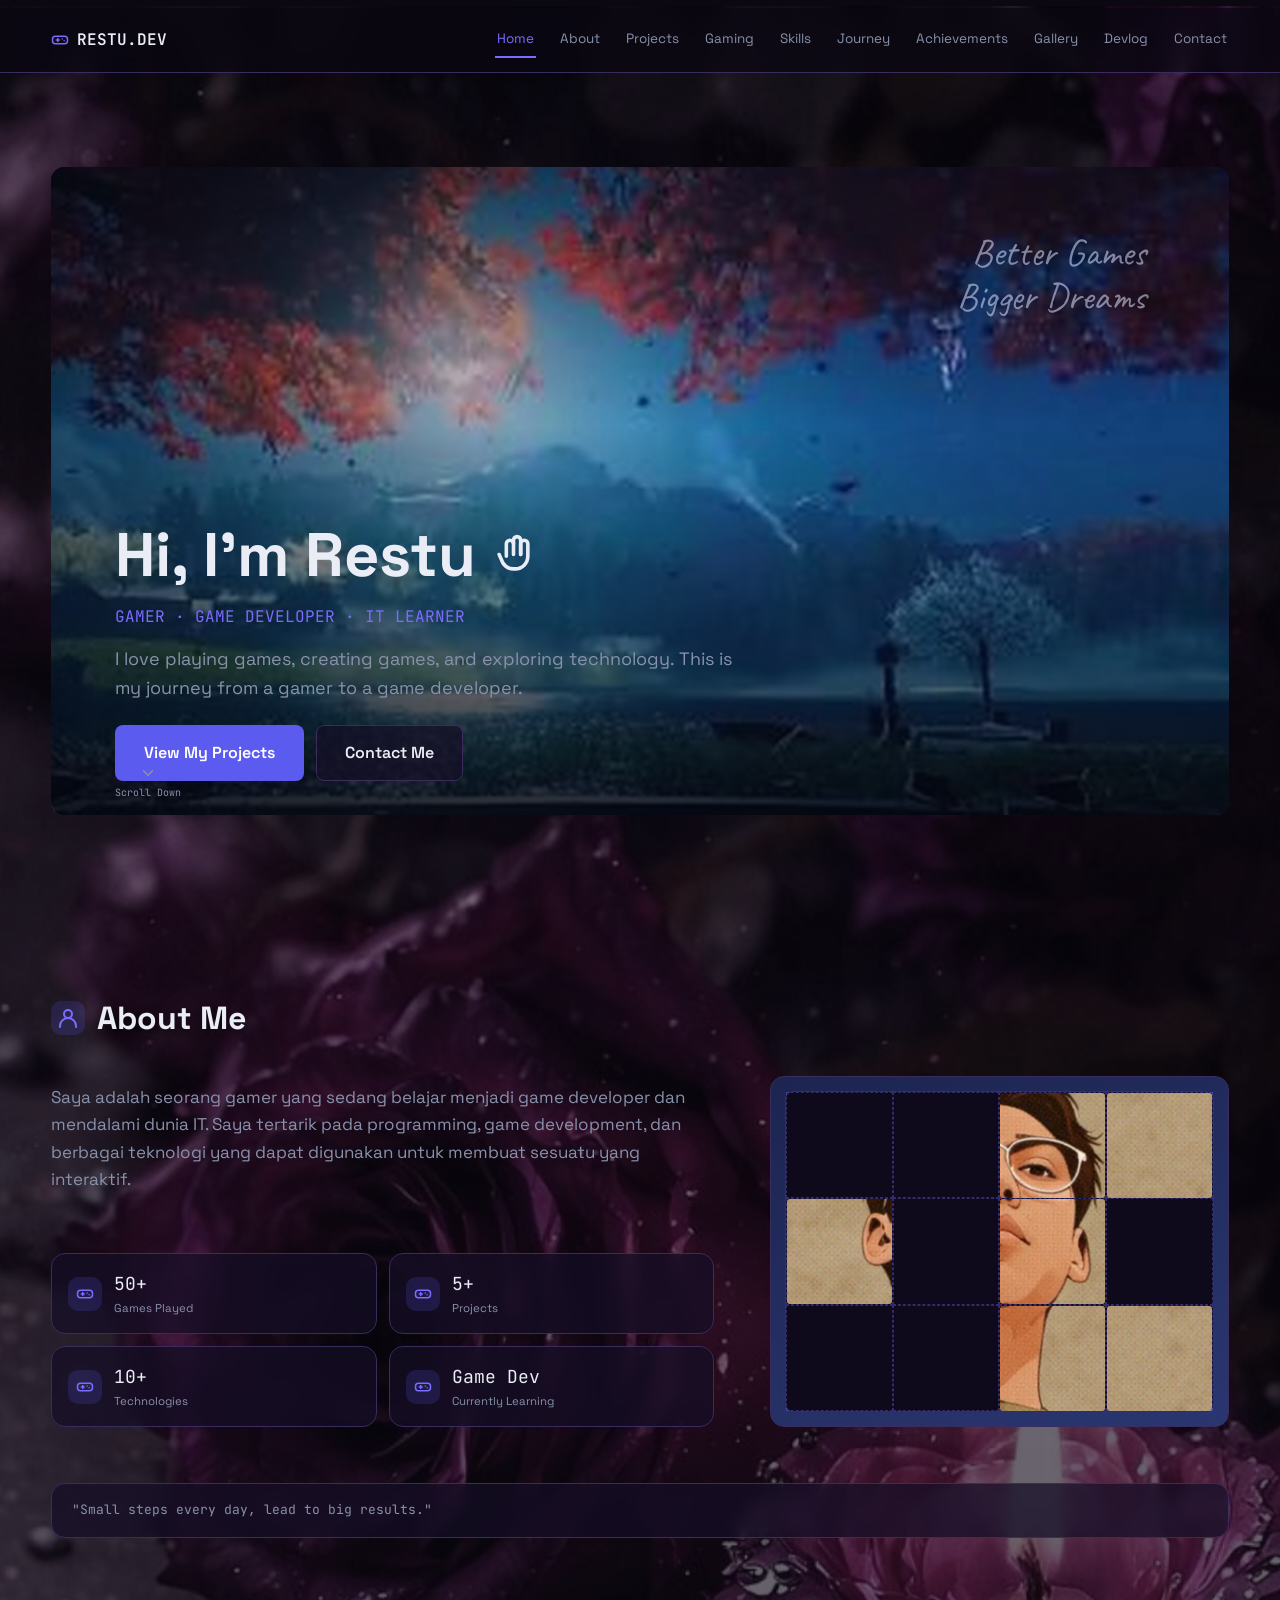
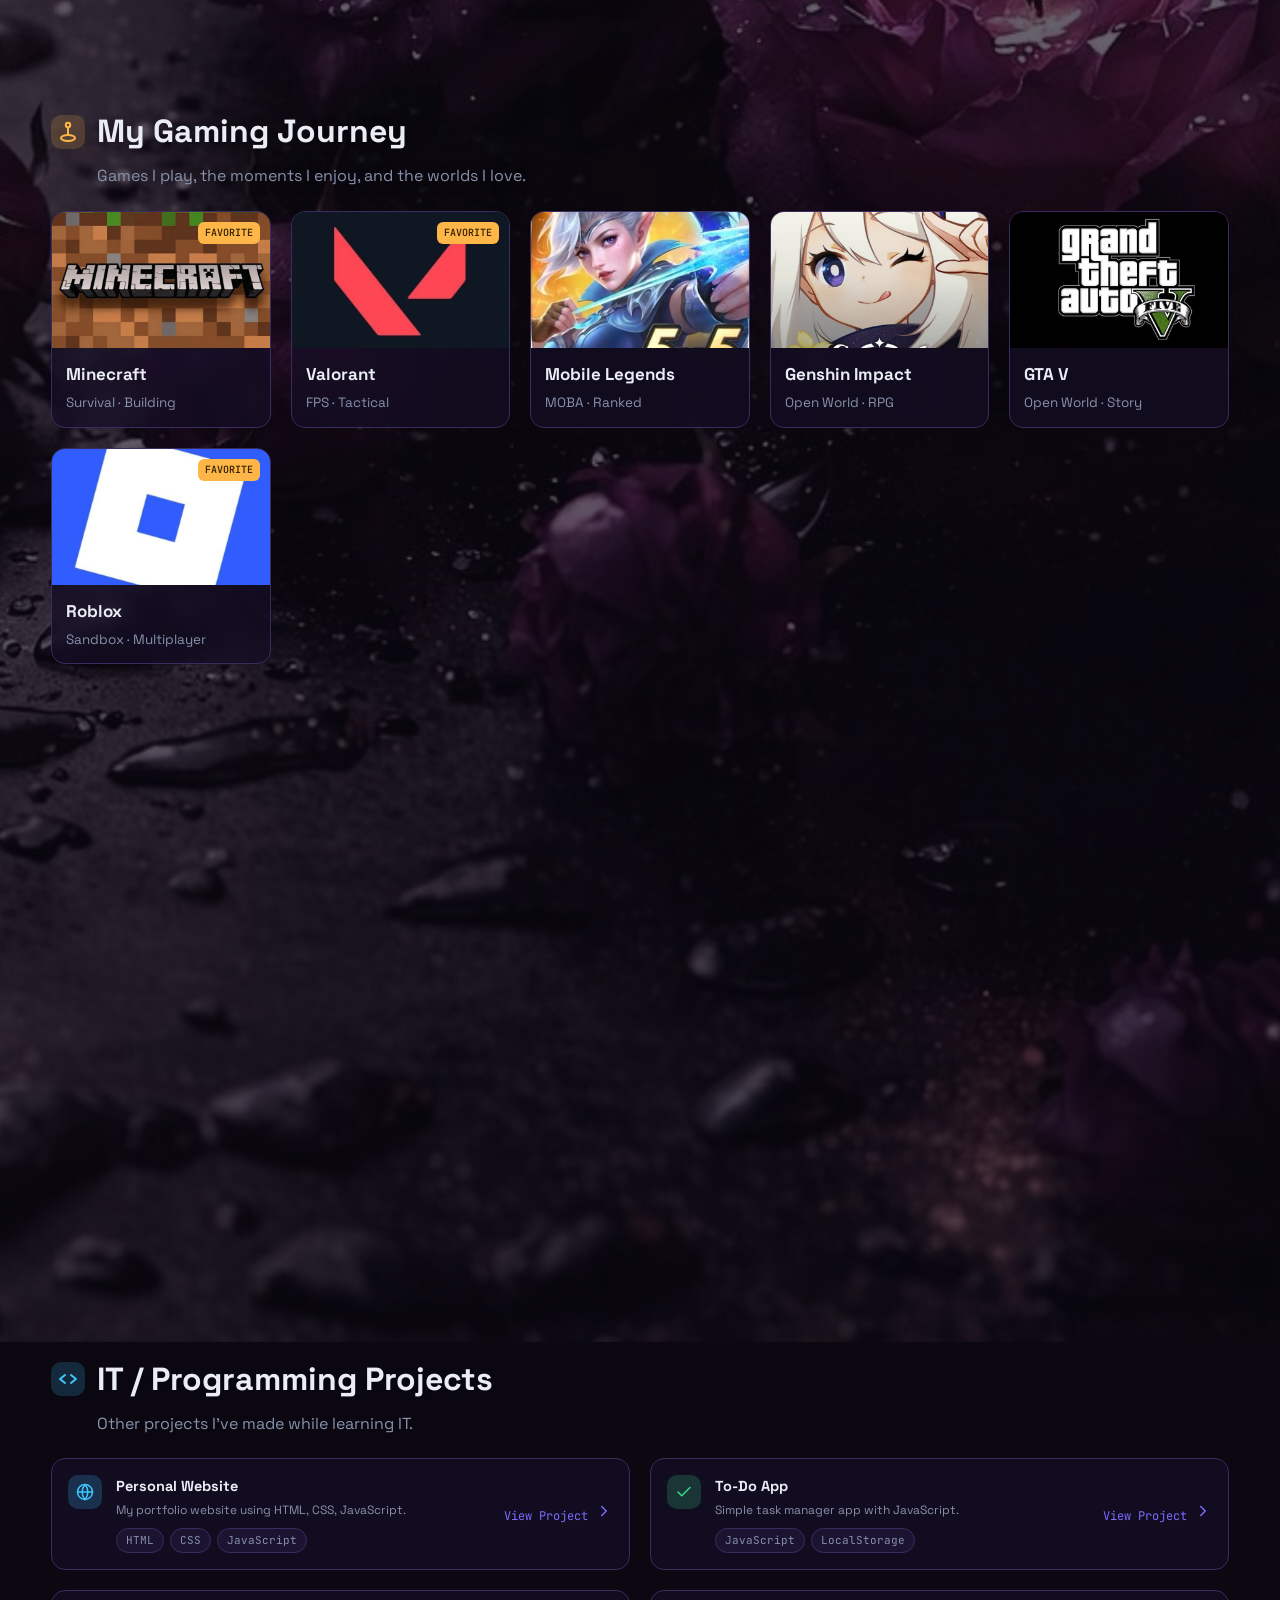
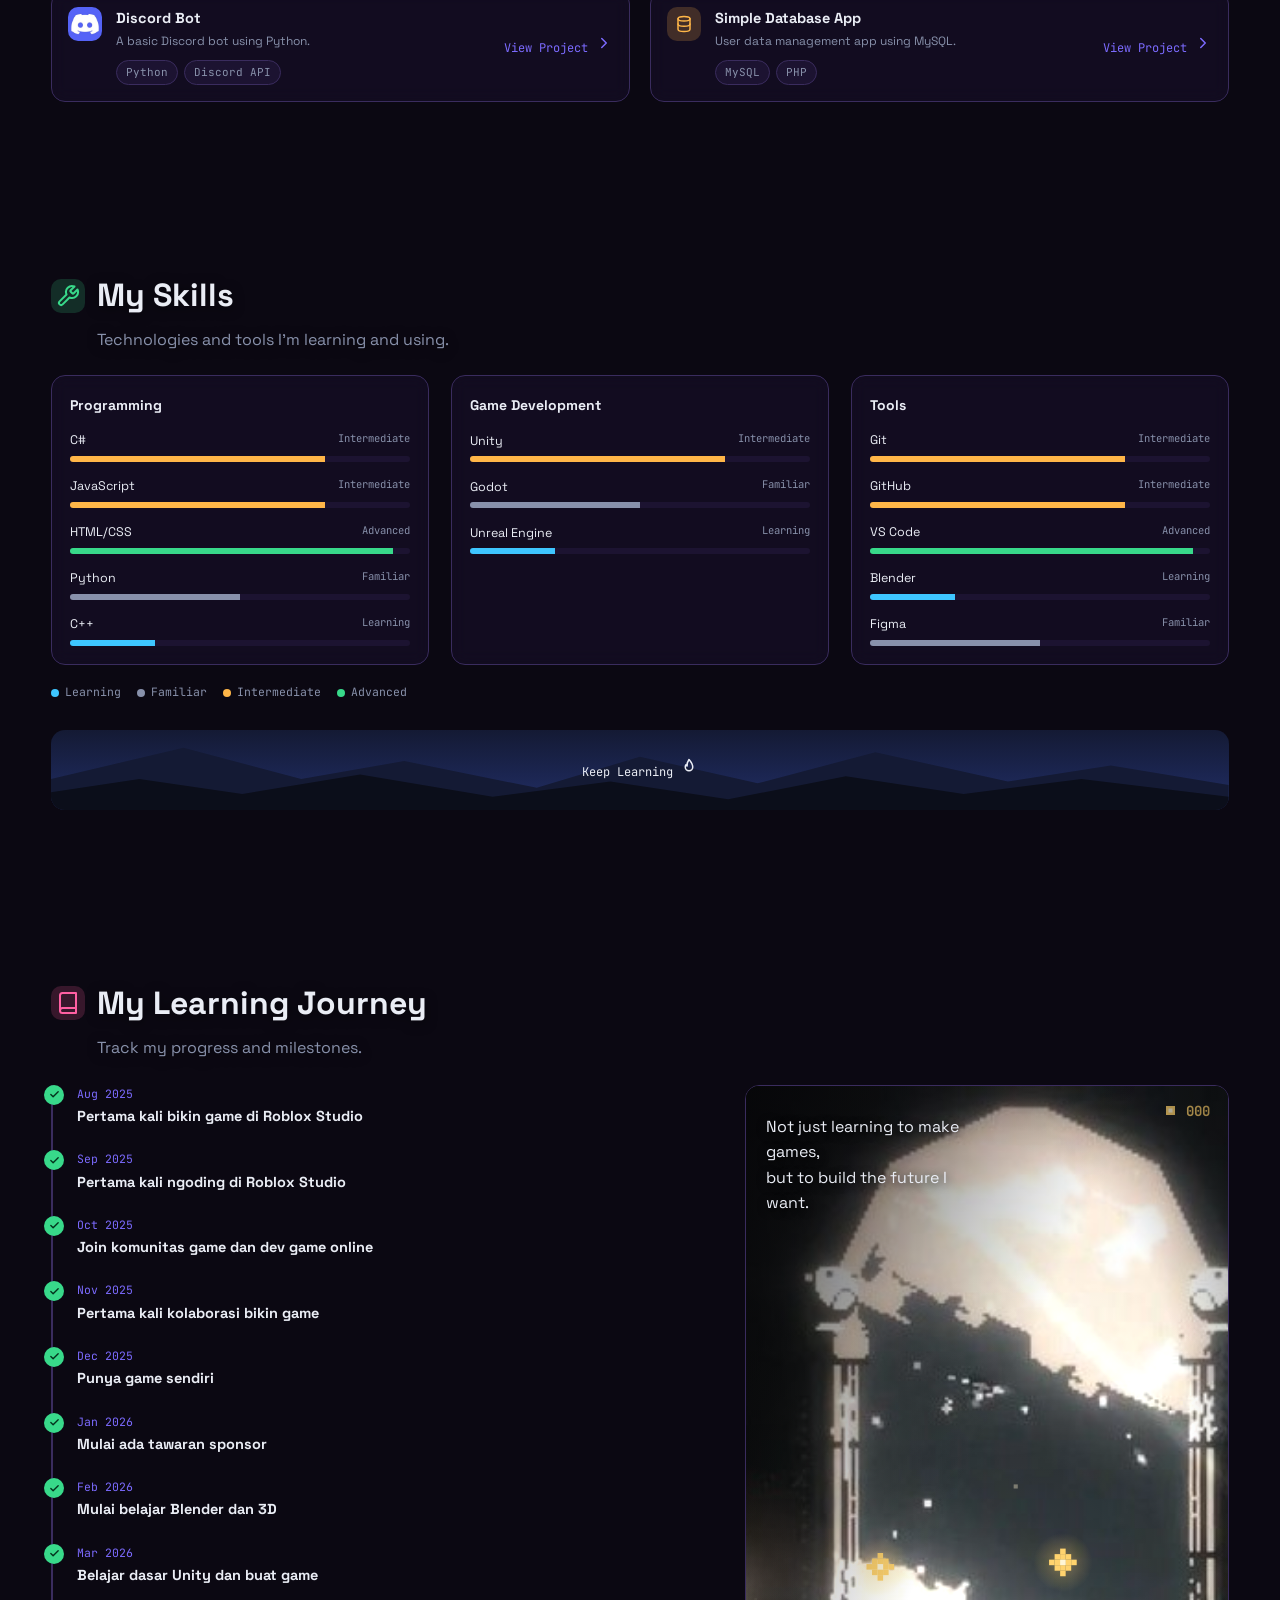
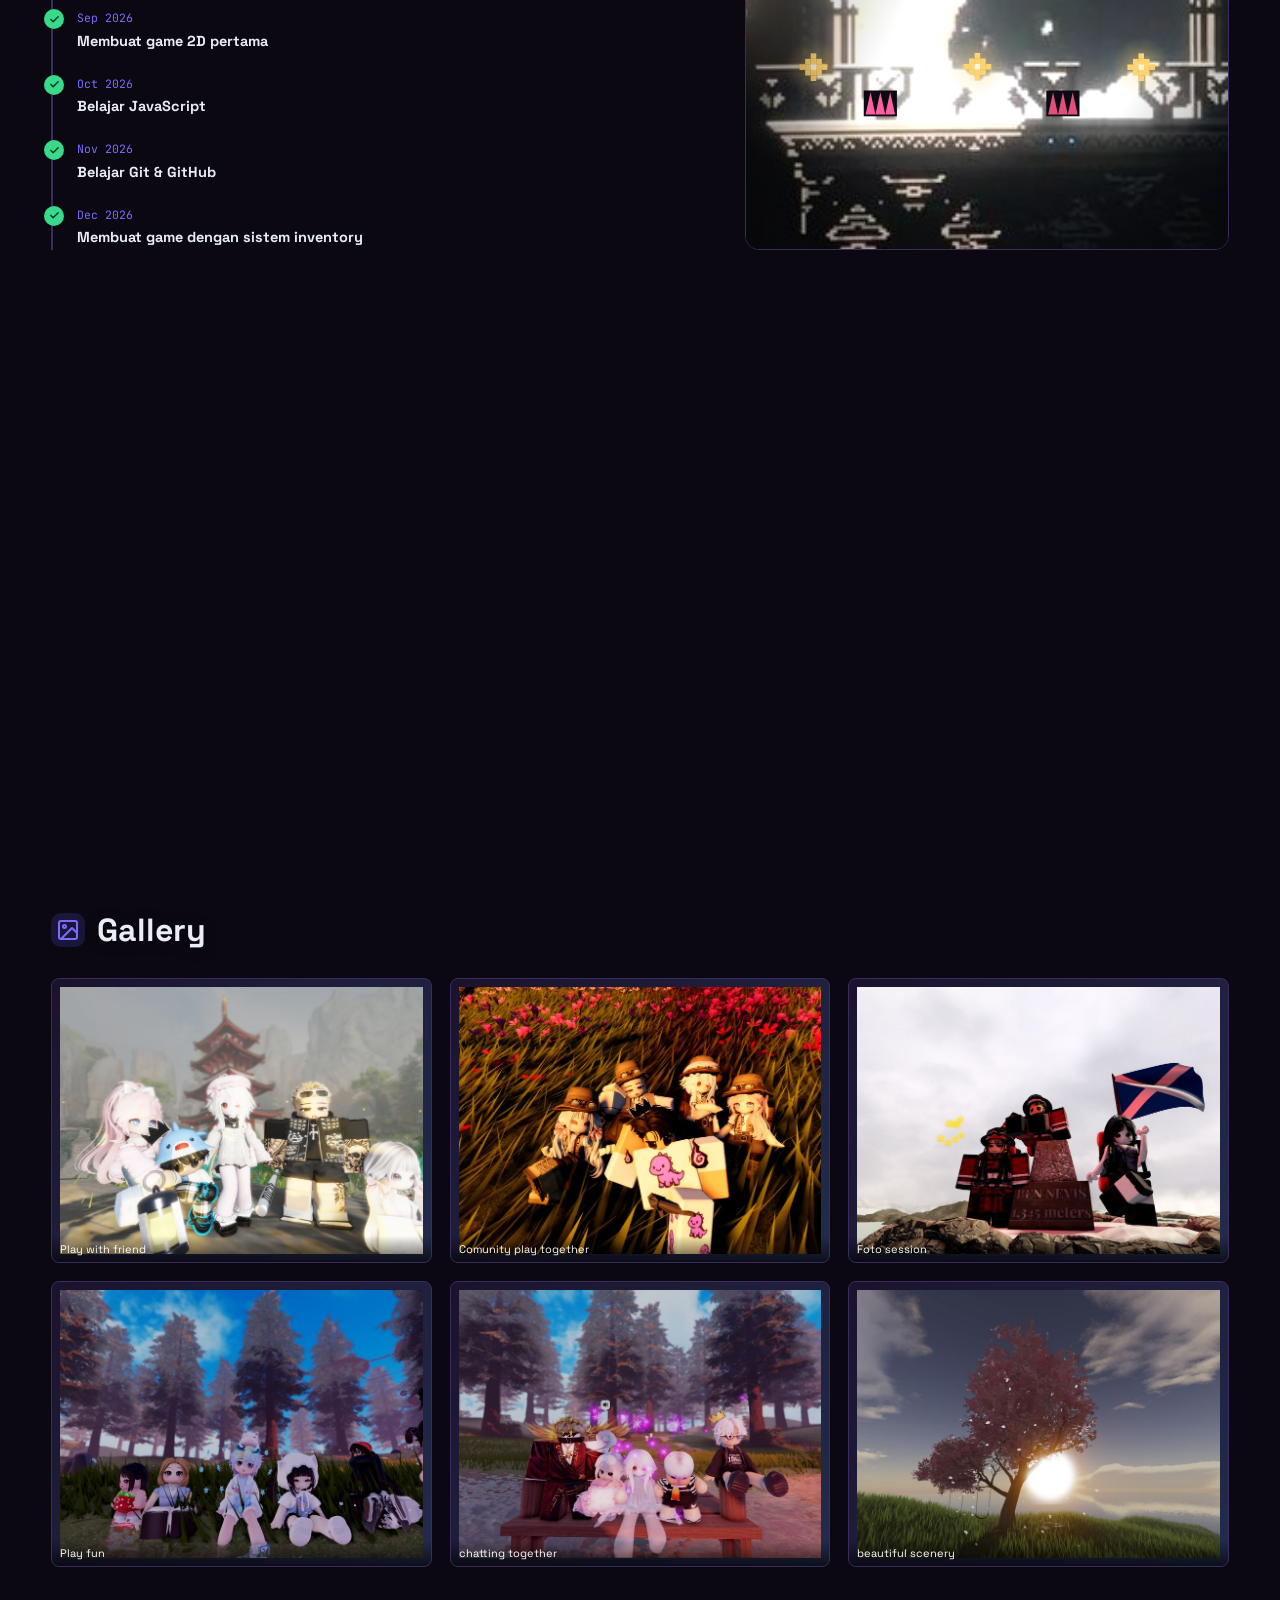
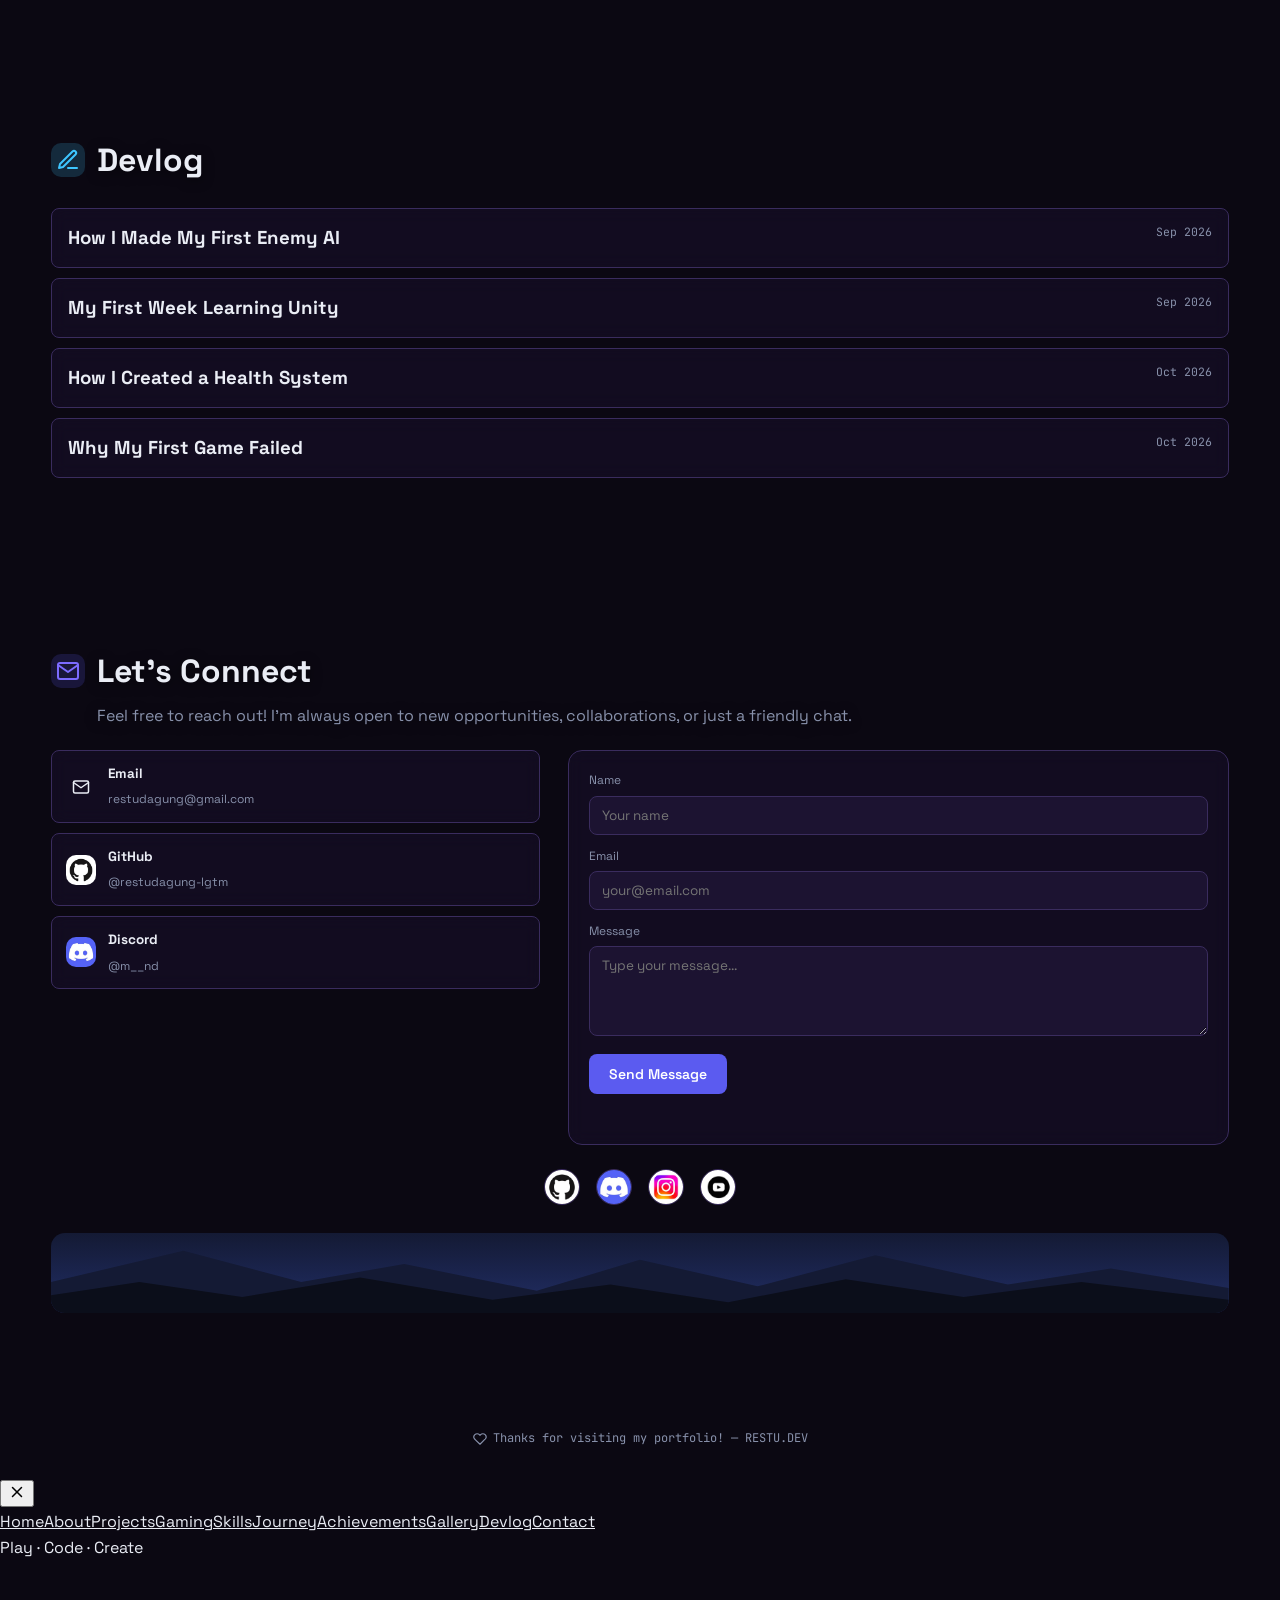
==== commit 7992b68a: "Add files via upload" ====
--- a/index.html
+++ b/index.html
@@ -152,16 +152,7 @@
       <p>Saya adalah seorang gamer yang sedang belajar menjadi game developer dan mendalami dunia IT. Saya tertarik pada programming, game development, dan berbagai teknologi yang dapat digunakan untuk membuat sesuatu yang interaktif.</p>
     </div>
     <div class="avatar-card puzzle-card" id="puzzleGame">
-      <div class="pz-head">
-        <span class="pz-title"><svg class="icon" aria-hidden="true"><use href="#i-gamepad"/></svg>Puzzle Blok</span>
-        <span class="pz-stat mono"><span id="pzCount">0/12</span> · <span id="pzTime">00:00</span></span>
-      </div>
-      <div class="pz-progress" aria-hidden="true"><i></i></div>
-      <div class="pz-board" id="pzBoard" role="group" aria-label="Papan puzzle 4 kali 3"></div>
-      <p class="pz-msg" id="pzMsg" aria-live="polite"></p>
-      <div class="pz-tray" id="pzTray" aria-label="Balok yang belum dipasang"></div>
-      <button type="button" class="btn btn-ghost pz-reset" id="pzReset">Acak ulang</button>
-      <noscript><img class="pz-fallback" src="images/avatar.jpg" alt="Foto profil Restu"></noscript>
+      <div class="pz-board" id="pzBoard" role="img" aria-label="Animasi foto Restu tersusun dari balok puzzle"></div>
     </div>
     <div class="stats" id="statsGrid"></div>
     <div class="quote-card">"Small steps every day, lead to big results."</div>
@@ -279,10 +270,12 @@
 <!-- Firebase SDK (compat, lewat CDN — cocok untuk situs statis tanpa build tool) -->
 <script src="https://www.gstatic.com/firebasejs/10.12.2/firebase-app-compat.js"></script>
 <script src="https://www.gstatic.com/firebasejs/10.12.2/firebase-firestore-compat.js"></script>
+<script src="https://www.gstatic.com/firebasejs/10.12.2/firebase-auth-compat.js"></script>
 <script src="https://www.gstatic.com/firebasejs/10.12.2/firebase-analytics-compat.js"></script>
 
 <script src="js/data.js" defer></script>
 <script src="js/backend.js" defer></script>
+<script src="js/admin.js" defer></script>
 <script src="js/render.js" defer></script>
 <script src="js/nav.js" defer></script>
 <script src="js/animations.js" defer></script>
--- a/css/style.css
+++ b/css/style.css
@@ -502,3 +502,10 @@
   .pz-piece, .pz-progress i{transition:none}
   .pz-piece.placed, .pz-piece.shake, .pz-board.done{animation:none}
 }
+
+/* ===== Puzzle: versi animasi (balok terbang masuk lalu menyatu) ===== */
+.puzzle-card{padding:14px; display:block}
+.pz-board{overflow:visible}
+.pz-board::before{display:none}
+.pz-tile{position:absolute; inset:0; border-radius:3px; will-change:transform; transition:transform .7s cubic-bezier(.2,.9,.3,1.15), opacity .4s}
+.pz-board.done .pz-tile{inset:-1px; border-radius:0}
